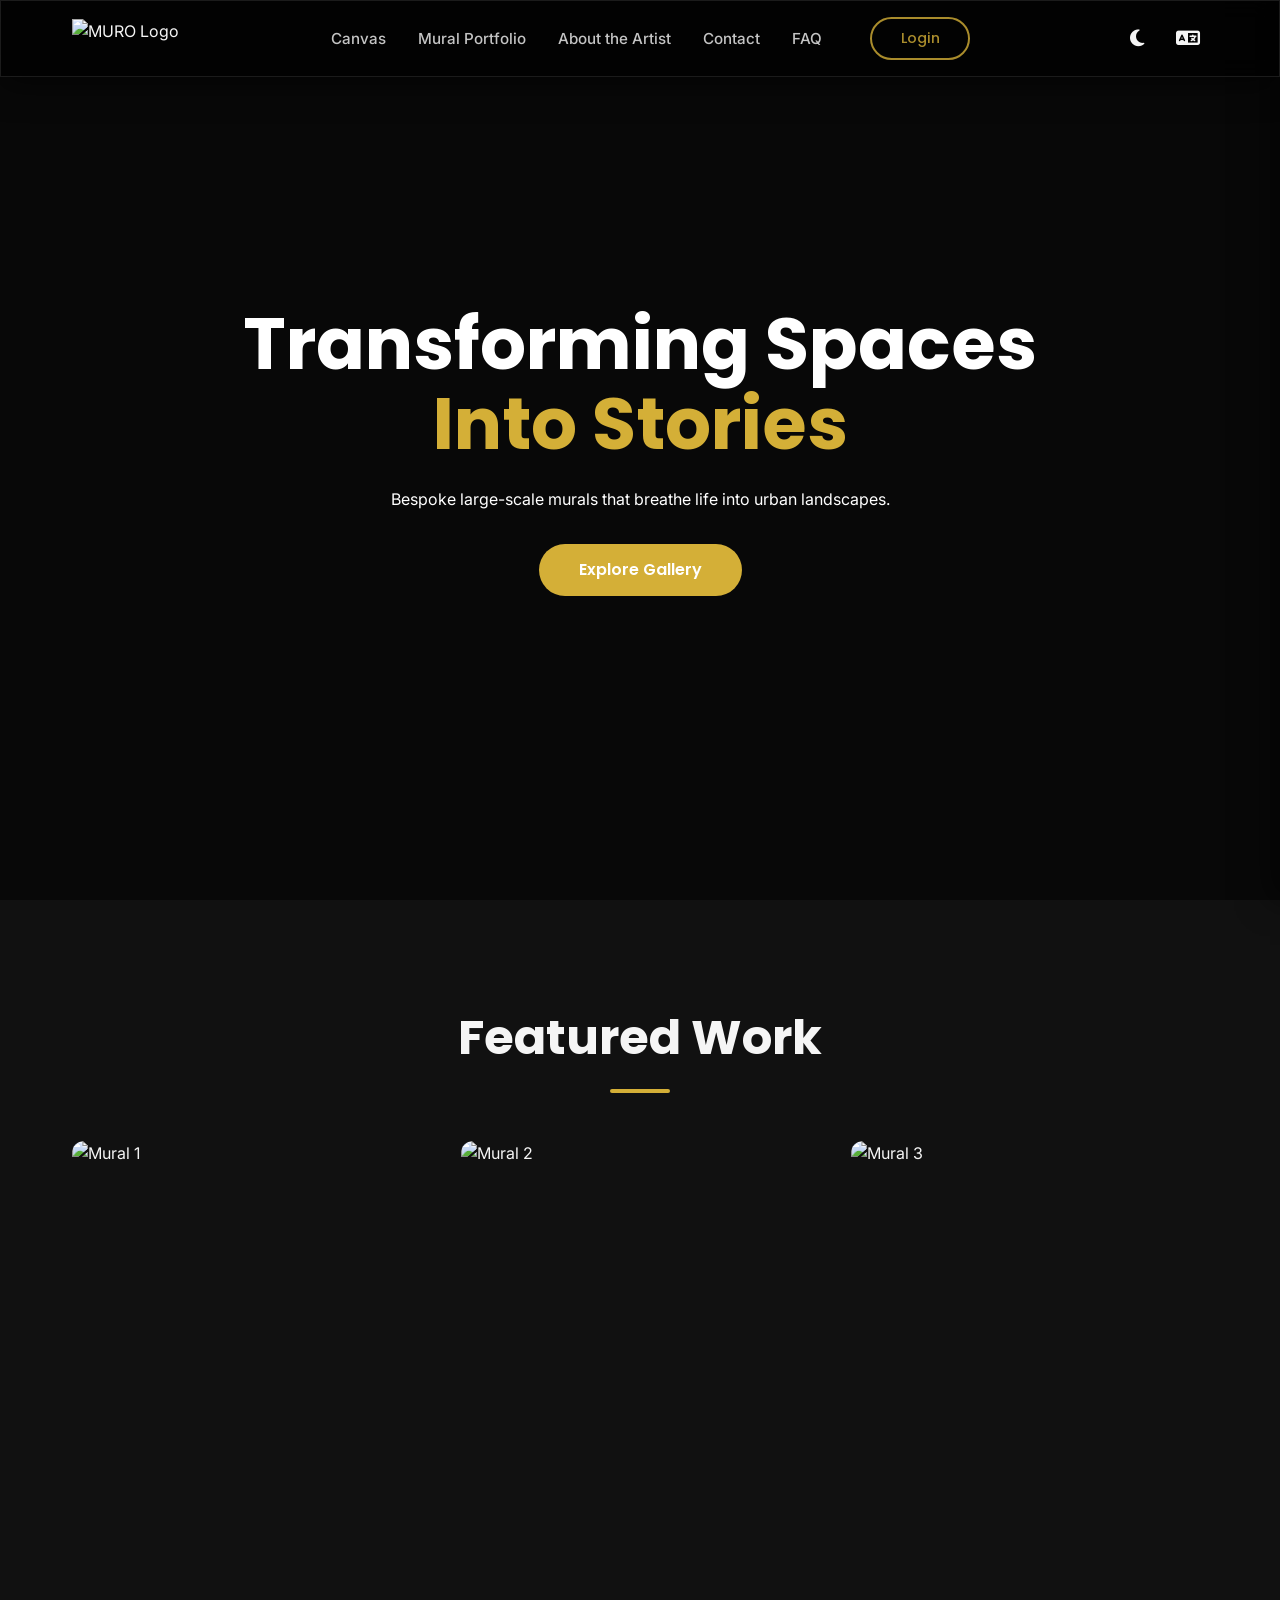
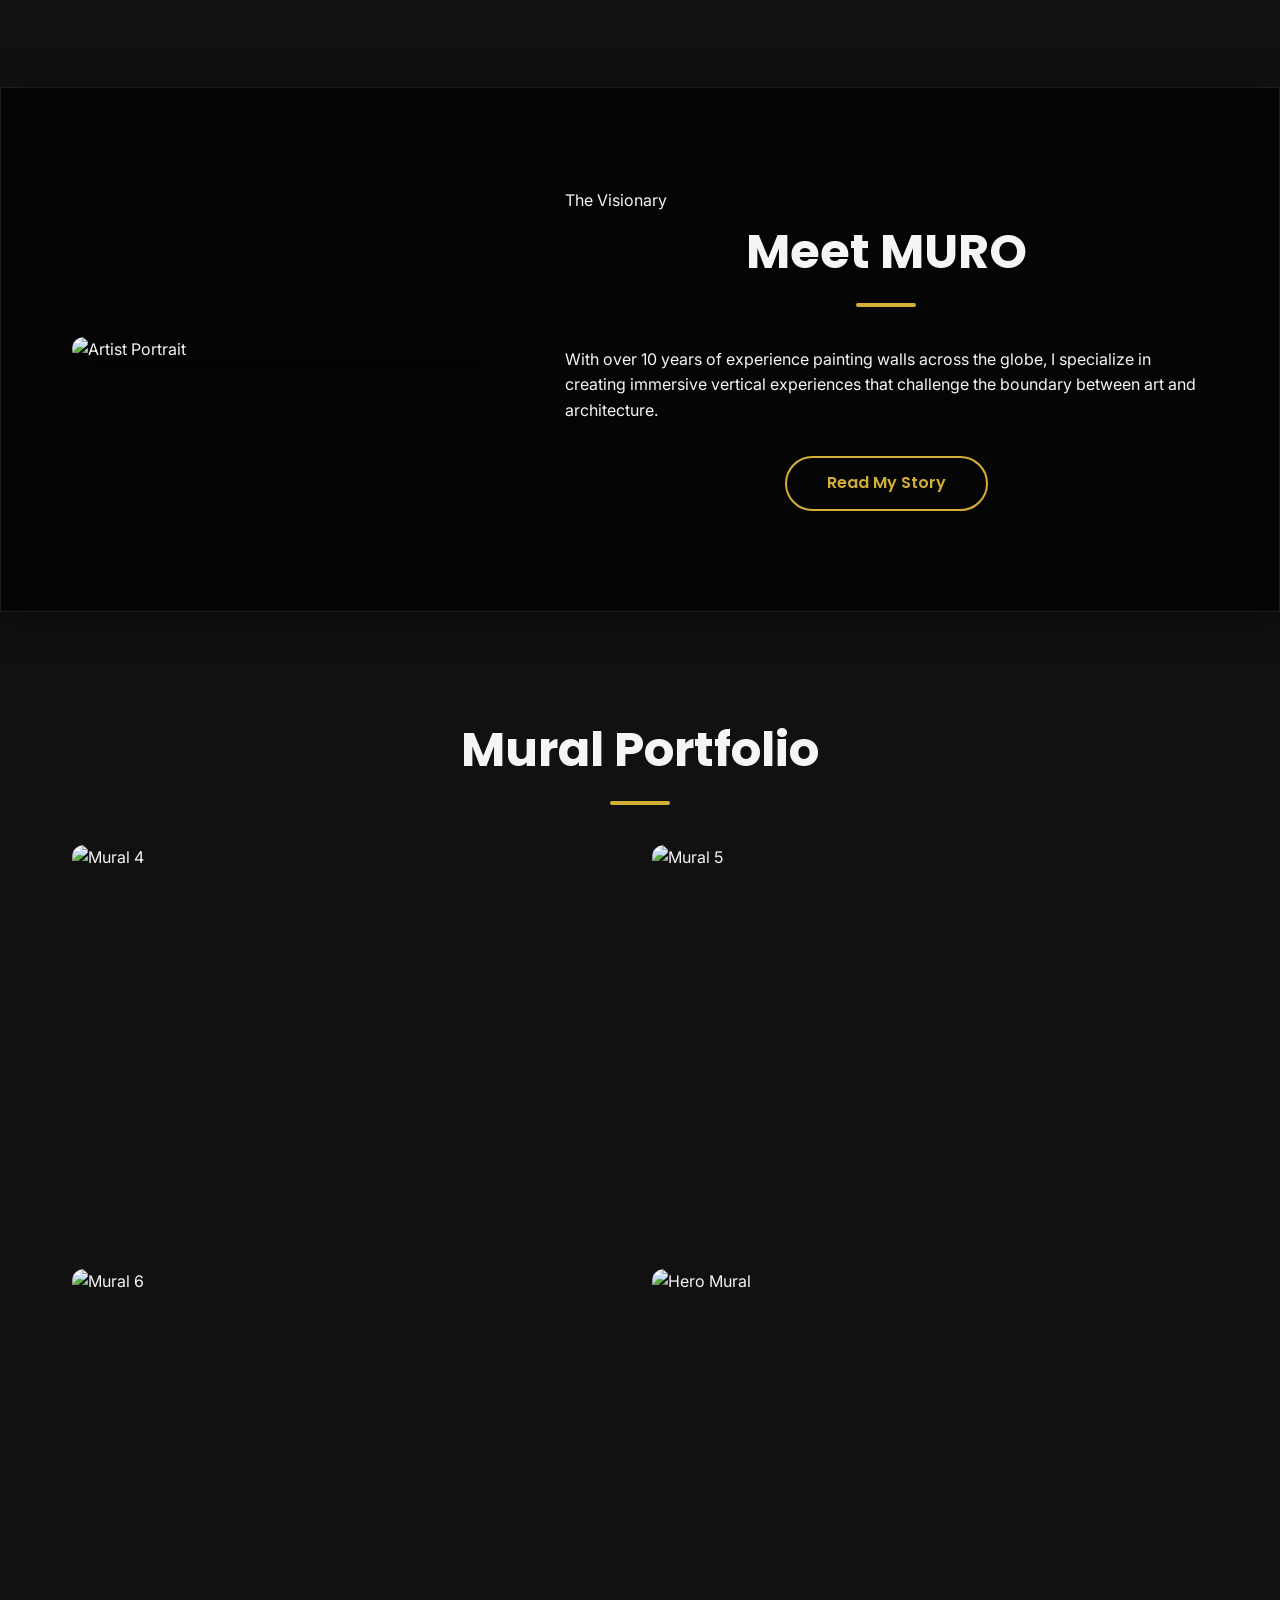
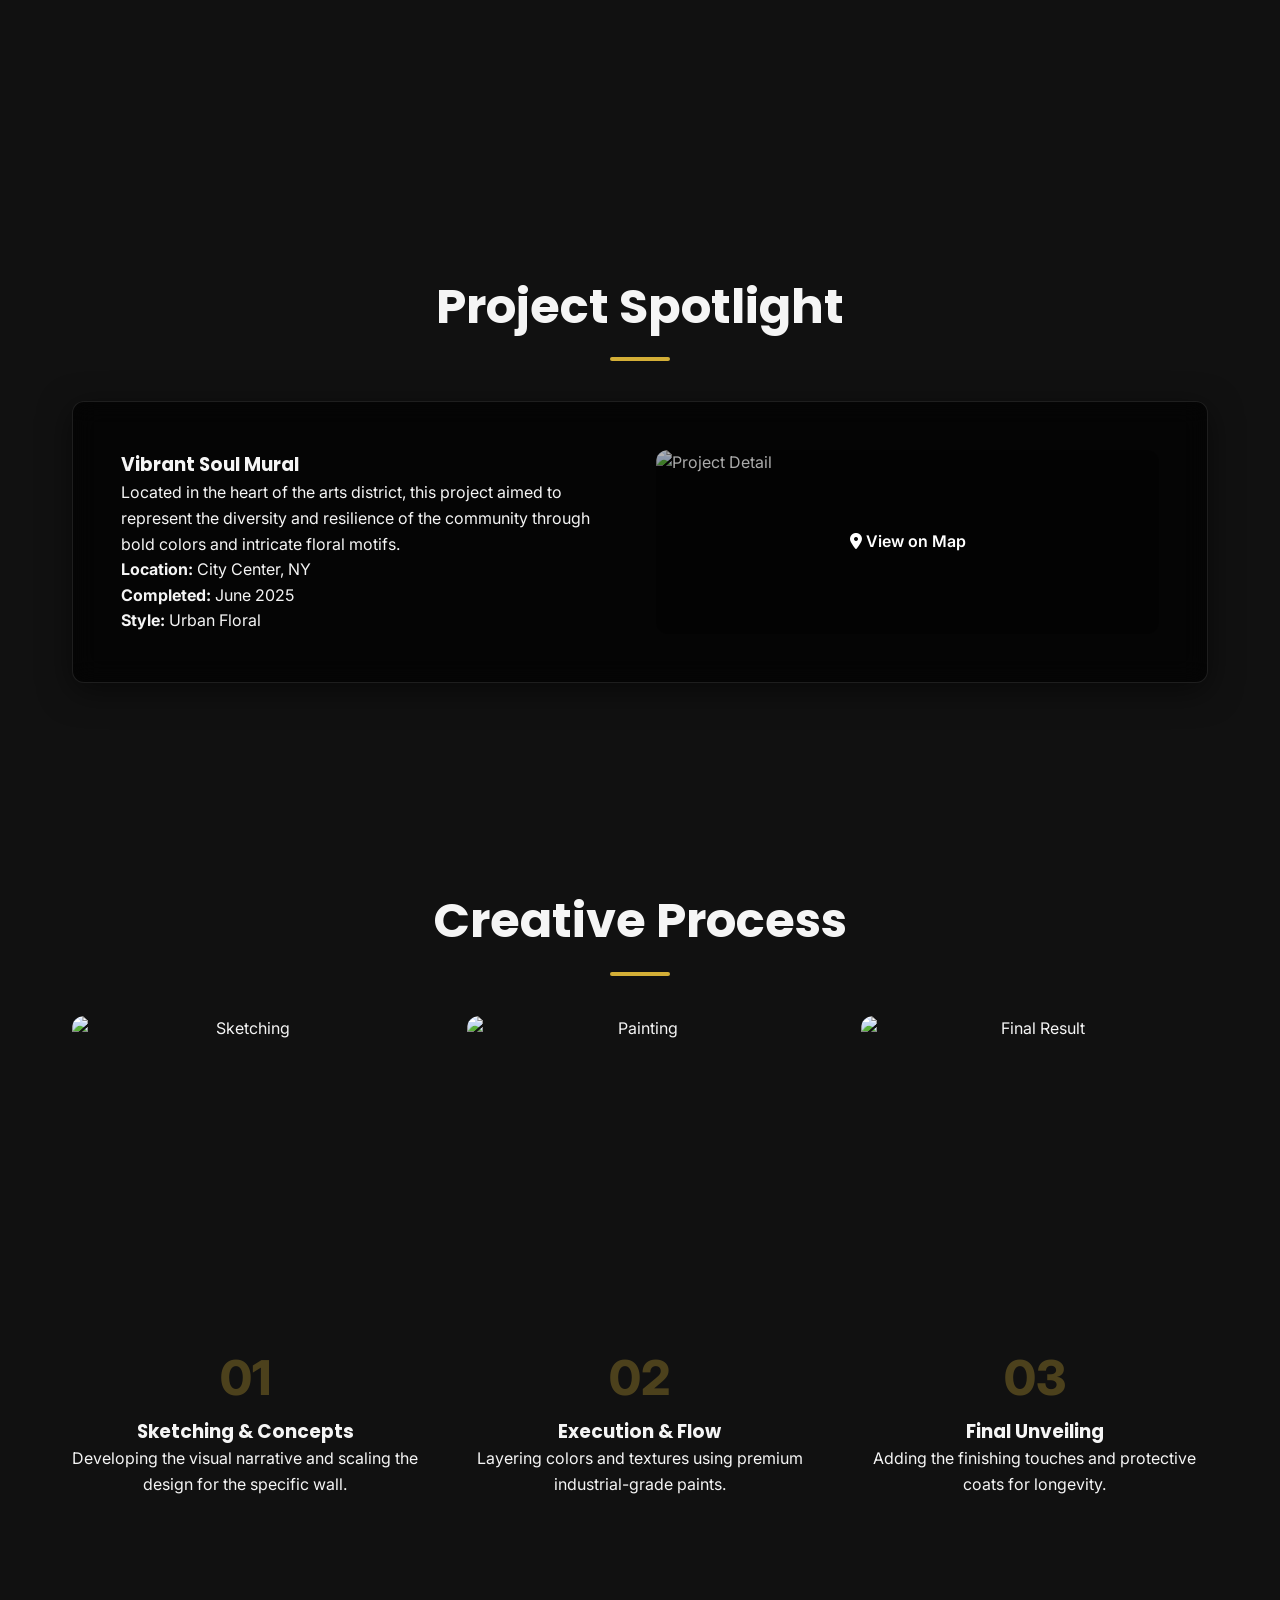
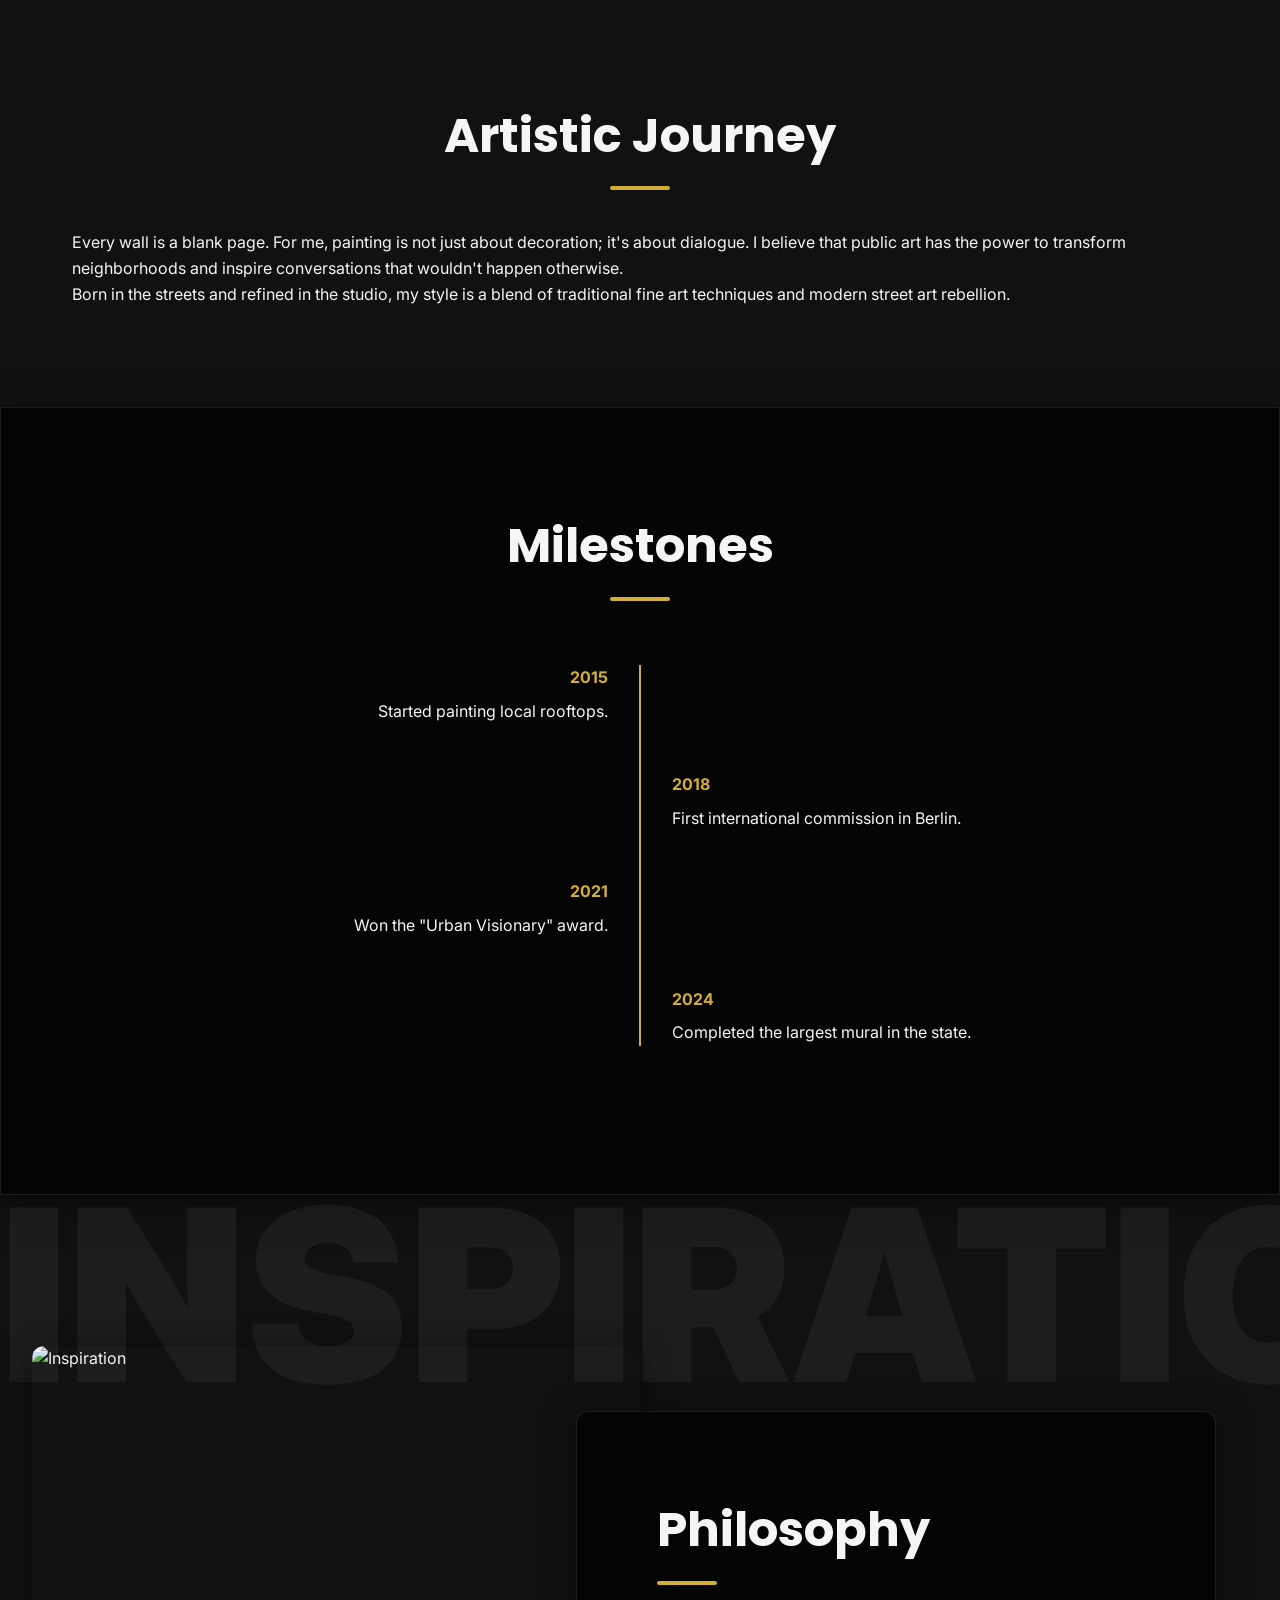
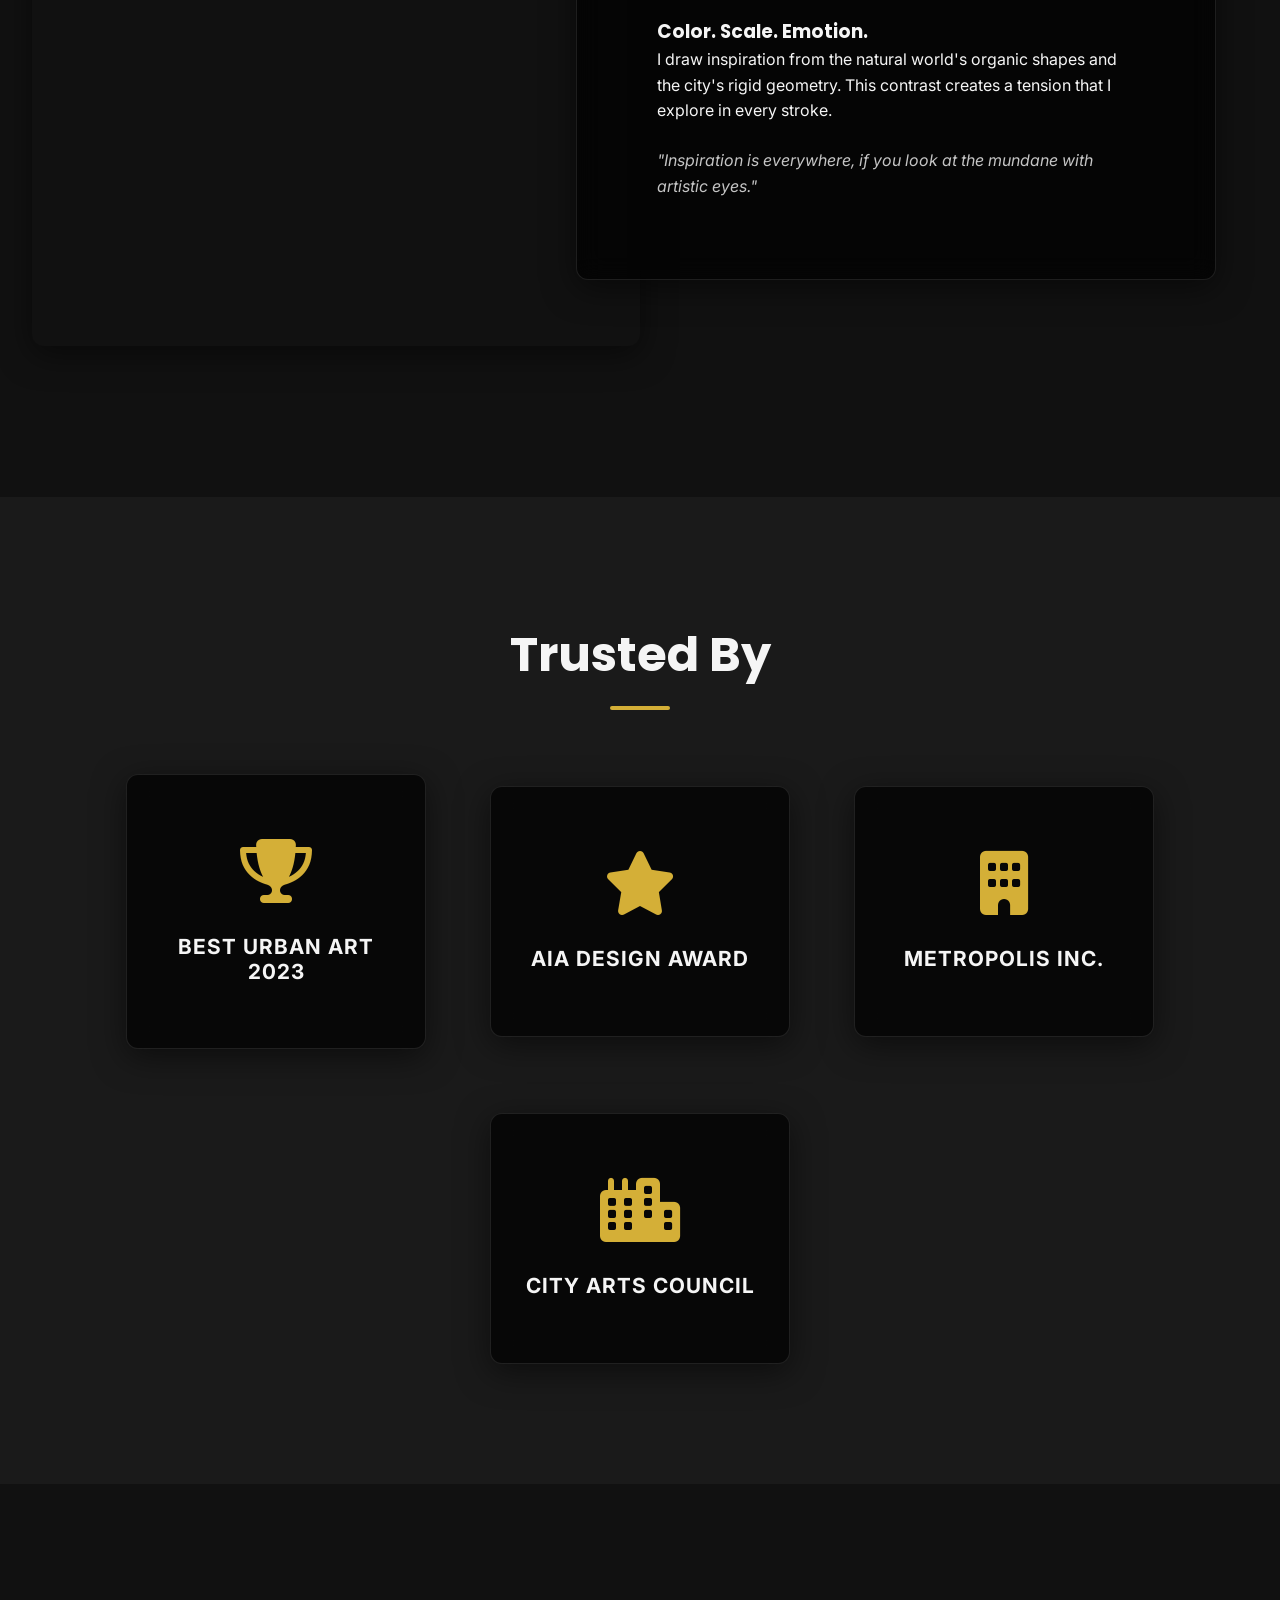
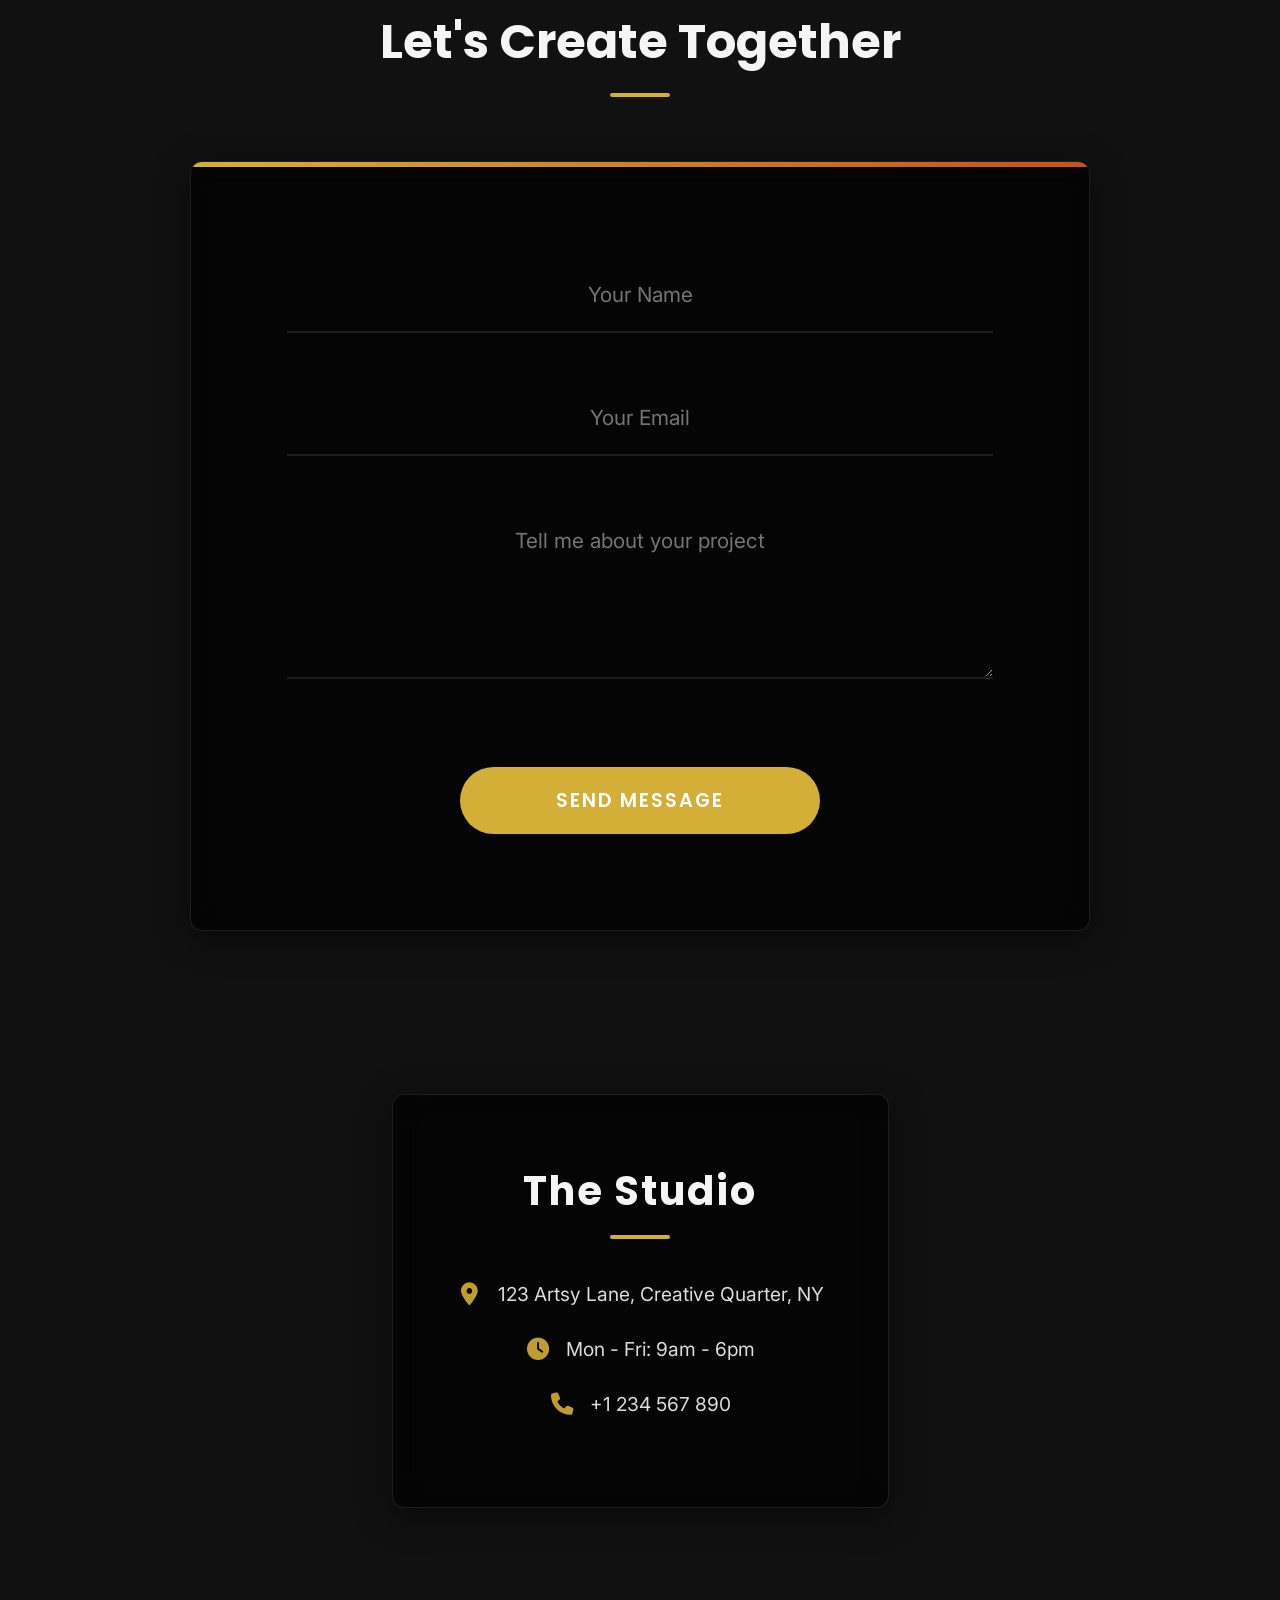
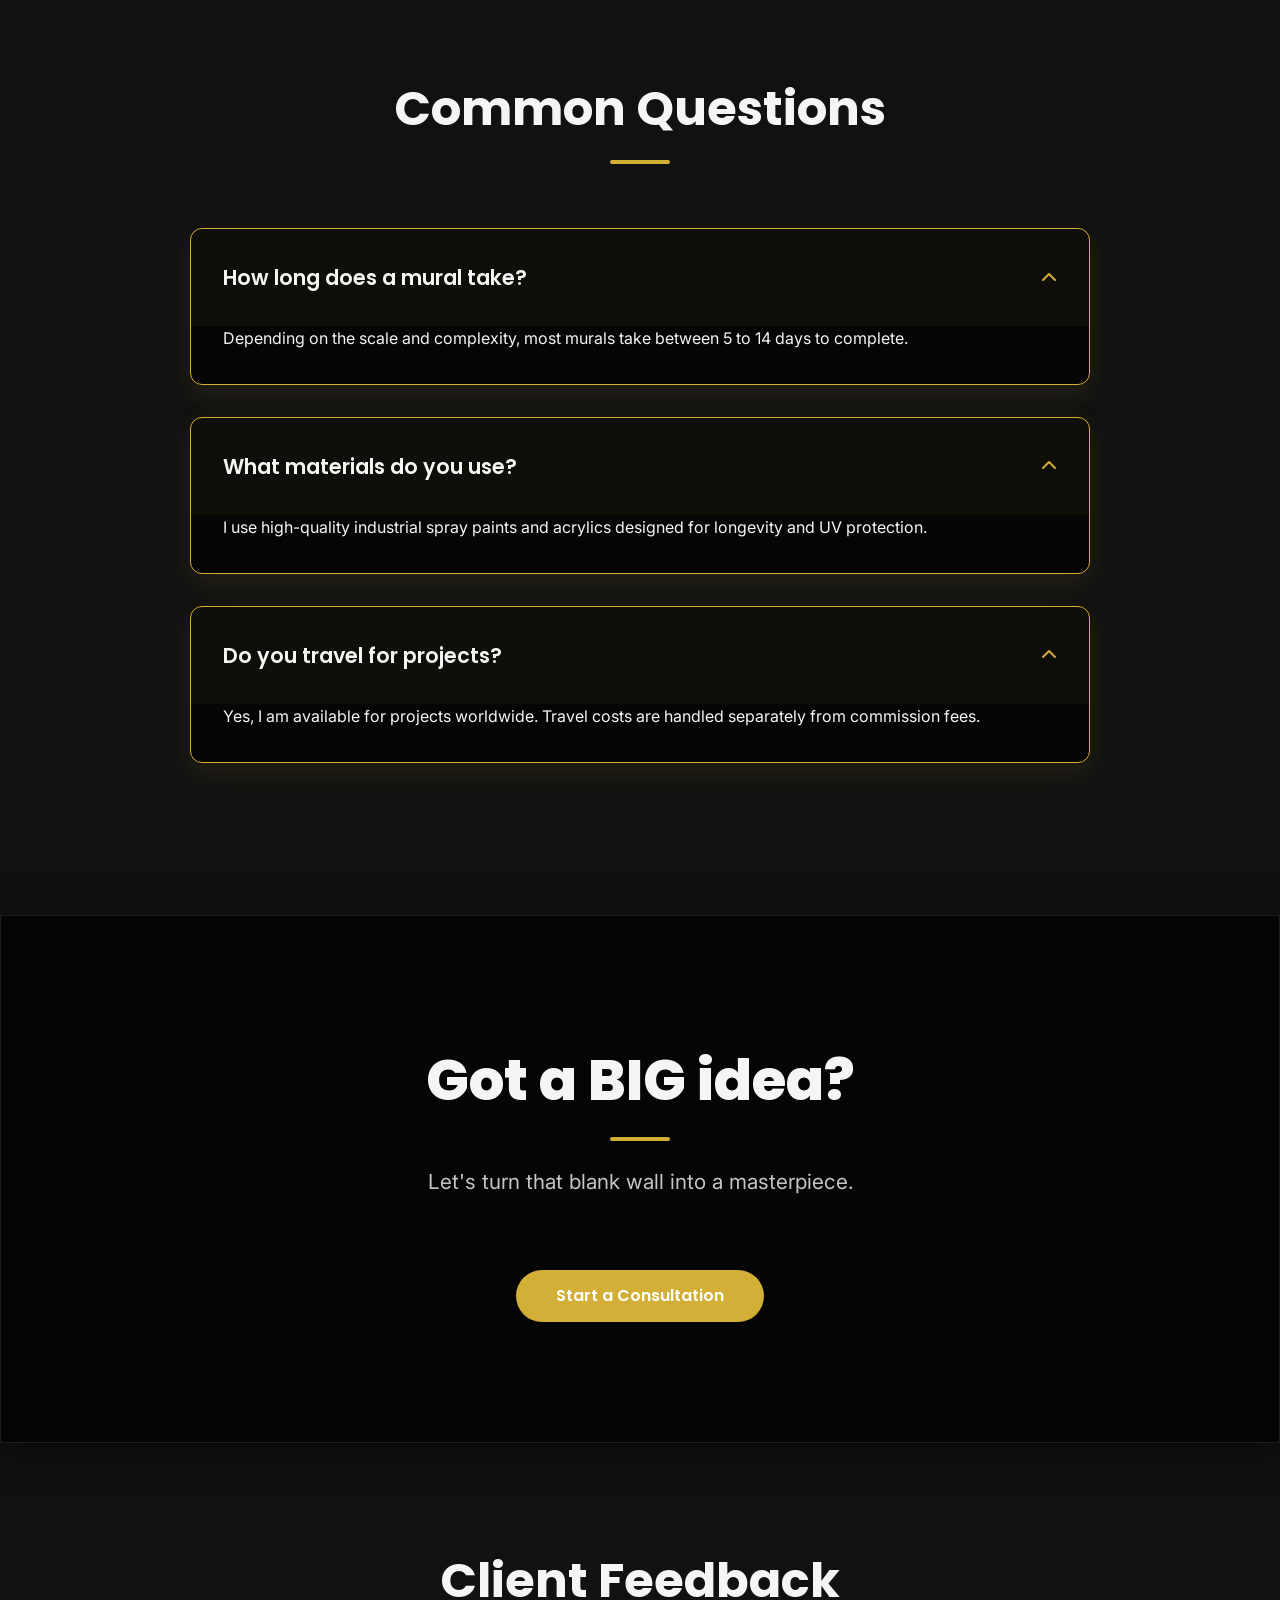
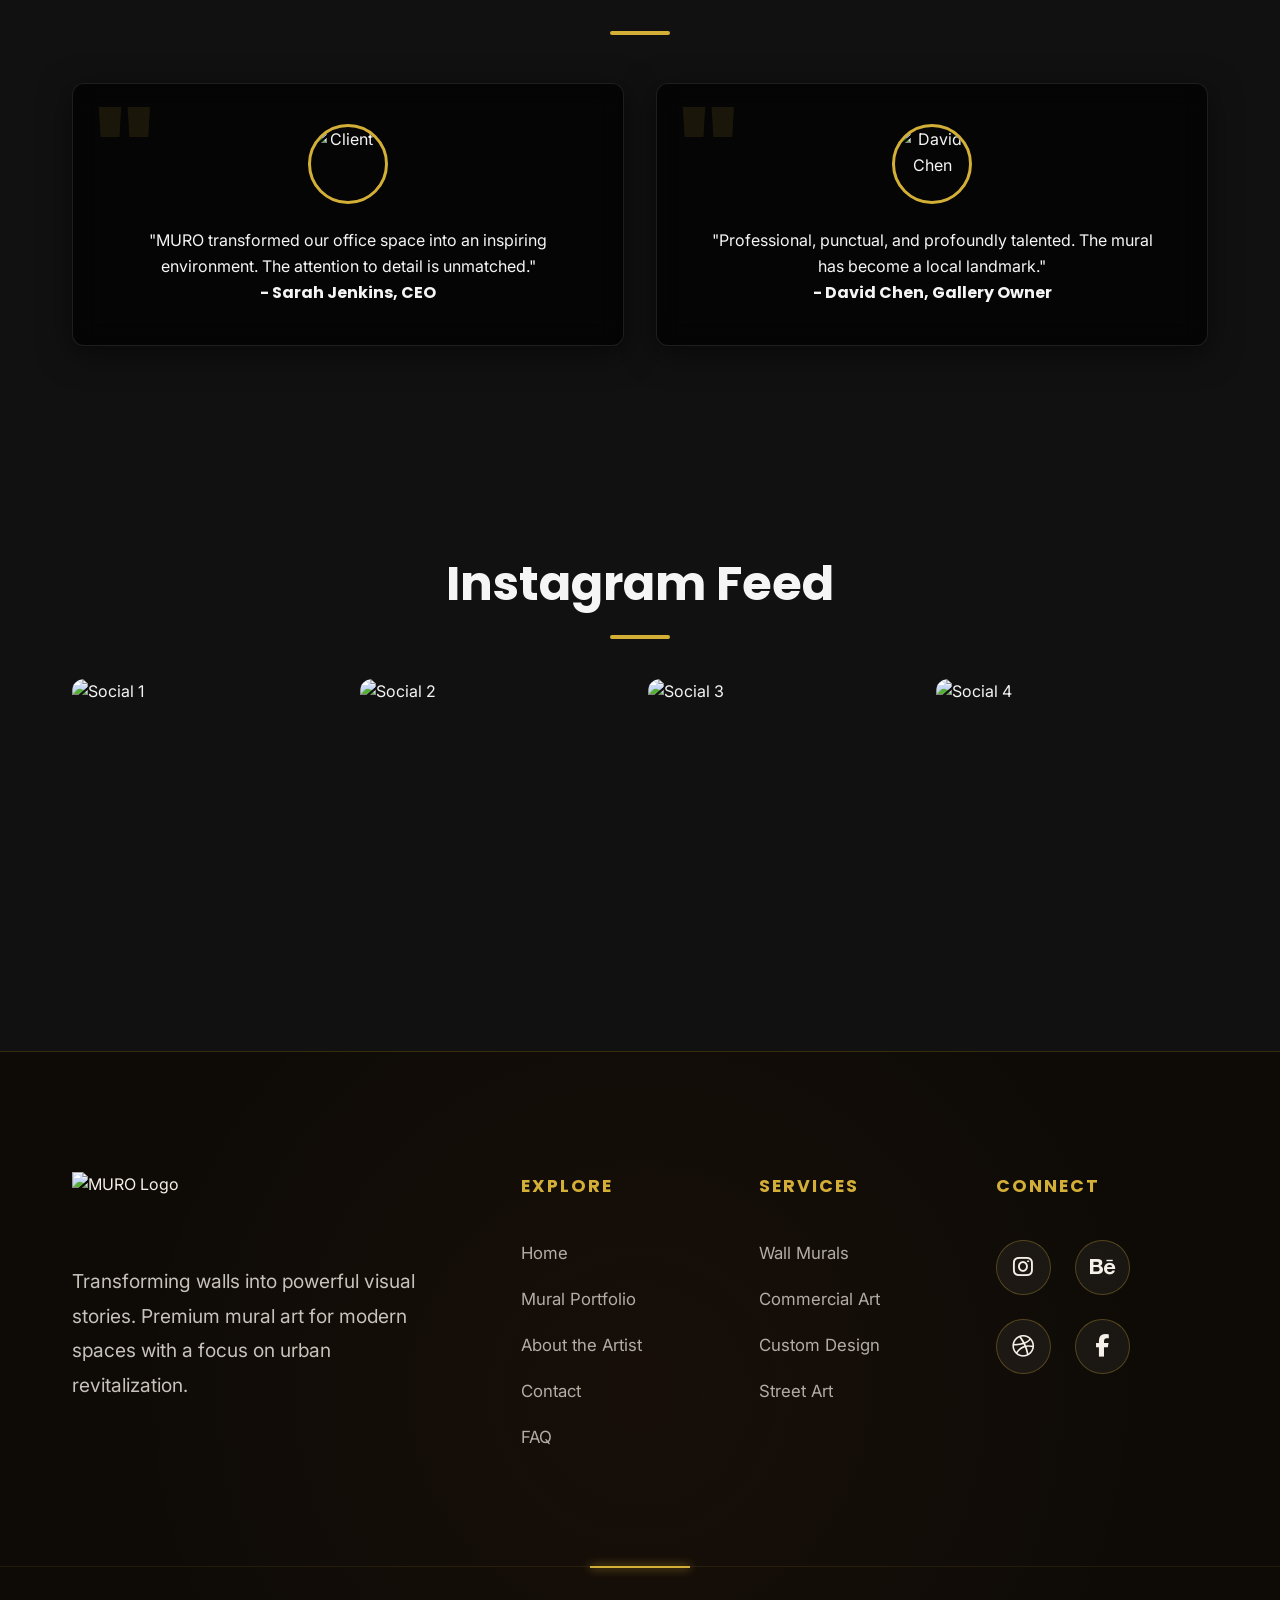
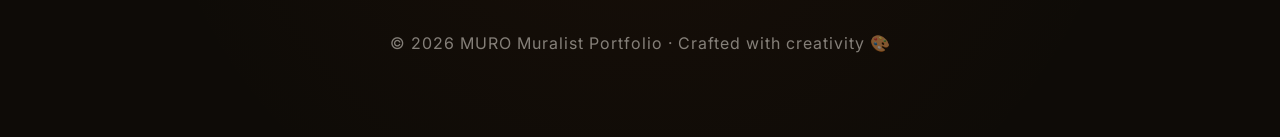
==== index.html @ 1fb58dc8 "Add files via upload" ====
<!DOCTYPE html>
<html lang="en" dir="ltr">
<head>
    <meta charset="UTF-8">
    <meta name="viewport" content="width=device-width, initial-scale=1.0">
    <title>MURO | Freelance Muralist Portfolio</title>
    <link rel="icon" type="image/png" href="assets/images/favicon.png">
    <link rel="stylesheet" href="style.css">
    <!-- Font Awesome for icons -->
    <link rel="stylesheet" href="https://cdnjs.cloudflare.com/ajax/libs/font-awesome/6.4.0/css/all.min.css">
</head>
<body data-theme="dark">
    <!-- Navigation -->
    <nav class="glass">
        <div class="container nav-container">
            <a href="#" class="logo">
                <img src="assets/images/logo.png" alt="MURO Logo">
            </a>
            
            <ul class="nav-links">
                <li><a href="#canvas">Canvas</a></li>
                <li><a href="#portfolio">Mural Portfolio</a></li>
                <li><a href="#about">About the Artist</a></li>
                <li><a href="#contact">Contact</a></li>
                <li><a href="#faq">FAQ</a></li>
                <li><a href="login.html" class="btn btn-outline nav-login-btn">Login</a></li>
            </ul>

            <div class="nav-actions">
                <button id="theme-toggle" class="toggle-btn" title="Toggle Dark/Light Mode">
                    <i class="fas fa-moon"></i>
                </button>
                <button id="rtl-toggle" class="toggle-btn" title="Toggle RTL Support">
                    <i class="fas fa-language"></i>
                </button>
                <div class="hamburger">
                    <span></span>
                    <span></span>
                    <span></span>
                </div>
            </div>
        </div>
    </nav>

    <!-- Mobile Menu -->
    <div class="mobile-menu">
        <a href="#canvas">Canvas</a>
        <a href="#portfolio">Mural Portfolio</a>
        <a href="#about">About the Artist</a>
        <a href="#contact">Contact</a>
        <a href="#faq">FAQ</a>
        <a href="login.html" class="btn btn-primary mobile-login-btn">Login</a>
        
        <div class="mobile-actions">
            <button class="mobile-toggle-btn theme-toggle-mobile" title="Toggle Dark/Light Mode">
                <i class="fas fa-moon"></i>
            </button>
            <button class="mobile-toggle-btn rtl-toggle-mobile" title="Toggle RTL Support">
                <i class="fas fa-language"></i>
            </button>
        </div>
    </div>

    <main>
        <!-- 1. Fullscreen Hero Section -->
        <section id="canvas" class="hero-section">
            <div class="hero-overlay"></div>
            <div class="hero-content reveal">
                <h1>Transforming Spaces <br><span>Into Stories</span></h1>
                <p>Bespoke large-scale murals that breathe life into urban landscapes.</p>
                <div class="centered-btn">
                    <a href="#portfolio" class="btn btn-primary">Explore Gallery</a>
                </div>
            </div>
        </section>

        <!-- 2. Featured Murals Preview -->
        <section class="section featured-preview">
            <div class="container">
                <h2 class="reveal">Featured Work</h2>
                <div class="featured-grid">
                    <div class="mural-card reveal">
                        <img src="assets/images/mural-1.png" alt="Mural 1">
                        <div class="mural-info">
                            <h3>Rise of the Phoenix</h3>
                            <p>Urban Revitalization</p>
                        </div>
                    </div>
                    <div class="mural-card reveal">
                        <img src="assets/images/mural-2.png" alt="Mural 2">
                        <div class="mural-info">
                            <h3>Jungle Echoes</h3>
                            <p>Architectural Statement</p>
                        </div>
                    </div>
                    <div class="mural-card reveal">
                        <img src="assets/images/mural-3.png" alt="Mural 3">
                        <div class="mural-info">
                            <h3>Geometric Vision</h3>
                            <p>Minimalist Design</p>
                        </div>
                    </div>
                </div>
            </div>
        </section>

        <!-- 3. Artist Highlight Strip -->
        <section class="artist-highlight glass section">
            <div class="container highlight-container">
                <div class="highlight-image reveal">
                    <img src="assets/images/artist.png" alt="Artist Portrait">
                </div>
                <div class="highlight-text reveal">
                    <span>The Visionary</span>
                    <h2>Meet MURO</h2>
                    <p>With over 10 years of experience painting walls across the globe, I specialize in creating immersive vertical experiences that challenge the boundary between art and architecture.</p>
                    <div class="centered-btn">
                        <a href="#about" class="btn btn-outline">Read My Story</a>
                    </div>
                </div>
            </div>
        </section>

        <!-- 4. Portfolio Gallery Grid -->
        <section id="portfolio" class="section gallery-section">
            <div class="container">
                <h2 class="reveal">Mural Portfolio</h2>
                <div class="gallery-grid">
                    <div class="gallery-item reveal"><img src="assets/images/mural-4.png" alt="Mural 4"></div>
                    <div class="gallery-item reveal"><img src="assets/images/mural-5.png" alt="Mural 5"></div>
                    <div class="gallery-item reveal"><img src="assets/images/mural-6.png" alt="Mural 6"></div>
                    <div class="gallery-item reveal"><img src="assets/images/hero.png" alt="Hero Mural"></div>
                </div>
            </div>
        </section>

        <!-- 5. Project Details Section -->
        <section class="section project-details">
            <div class="container">
                <h2 class="reveal">Project Spotlight</h2>
                <div class="detail-card glass reveal">
                    <div class="detail-info">
                        <h3>Vibrant Soul Mural</h3>
                        <p>Located in the heart of the arts district, this project aimed to represent the diversity and resilience of the community through bold colors and intricate floral motifs.</p>
                        <ul class="project-meta">
                            <li><strong>Location:</strong> City Center, NY</li>
                            <li><strong>Completed:</strong> June 2025</li>
                            <li><strong>Style:</strong> Urban Floral</li>
                        </ul>
                    </div>
                    <div class="detail-map">
                        <img src="assets/images/mural-4.png" alt="Project Detail">
                        <div class="map-overlay">
                            <span><i class="fas fa-map-marker-alt"></i> View on Map</span>
                        </div>
                    </div>
                </div>
            </div>
        </section>

        <!-- 6. Creative Process Section -->
        <section class="section process-section">
            <div class="container">
                <h2 class="reveal">Creative Process</h2>
                <div class="process-steps">
                    <div class="step reveal">
                        <img src="assets/images/process-1.png" alt="Sketching">
                        <div class="step-content">
                            <span>01</span>
                            <h3>Sketching & Concepts</h3>
                            <p>Developing the visual narrative and scaling the design for the specific wall.</p>
                        </div>
                    </div>
                    <div class="step reveal">
                        <img src="assets/images/process-2.png" alt="Painting">
                        <div class="step-content">
                            <span>02</span>
                            <h3>Execution & Flow</h3>
                            <p>Layering colors and textures using premium industrial-grade paints.</p>
                        </div>
                    </div>
                    <div class="step reveal">
                        <img src="assets/images/process-3.png" alt="Final Result">
                        <div class="step-content">
                            <span>03</span>
                            <h3>Final Unveiling</h3>
                            <p>Adding the finishing touches and protective coats for longevity.</p>
                        </div>
                    </div>
                </div>
            </div>
        </section>

        <!-- 7. Artist Bio Section -->
        <section id="about" class="section bio-section">
            <div class="container">
                <div class="bio-content reveal">
                    <h2>Artistic Journey</h2>
                    <p>Every wall is a blank page. For me, painting is not just about decoration; it's about dialogue. I believe that public art has the power to transform neighborhoods and inspire conversations that wouldn't happen otherwise.</p>
                    <p>Born in the streets and refined in the studio, my style is a blend of traditional fine art techniques and modern street art rebellion.</p>
                </div>
            </div>
        </section>

        <!-- 8. Timeline / Journey -->
        <section class="section timeline-section glass">
            <div class="container">
                <h2 class="reveal">Milestones</h2>
                <div class="timeline">
                    <div class="timeline-item reveal">
                        <div class="date">2015</div>
                        <div class="content">Started painting local rooftops.</div>
                    </div>
                    <div class="timeline-item reveal">
                        <div class="date">2018</div>
                        <div class="content">First international commission in Berlin.</div>
                    </div>
                    <div class="timeline-item reveal">
                        <div class="date">2021</div>
                        <div class="content">Won the "Urban Visionary" award.</div>
                    </div>
                    <div class="timeline-item reveal">
                        <div class="date">2024</div>
                        <div class="content">Completed the largest mural in the state.</div>
                    </div>
                </div>
            </div>
        </section>

        <!-- 9. Style & Inspiration -->
        <section class="section style-section">
            <div class="style-accent-text">INSPIRATION</div>
            <div class="style-container container">
                <div class="style-visual reveal">
                    <img src="assets/images/mural-6.png" alt="Inspiration">
                </div>
                <div class="inspiration-card glass reveal">
                    <h2>Philosophy</h2>
                    <h3>Color. Scale. Emotion.</h3>
                    <p>I draw inspiration from the natural world's organic shapes and the city's rigid geometry. This contrast creates a tension that I explore in every stroke.</p>
                    <p class="inspiration-quote">"Inspiration is everywhere, if you look at the mundane with artistic eyes."</p>
                </div>
            </div>
        </section>

        <!-- 10. Awards / Recognition / Clients -->
        <section class="section awards-section">
            <div class="container">
                <h2 class="reveal">Trusted By</h2>
                <div class="awards-grid">
                    <div class="award-card glass reveal">
                        <i class="fas fa-trophy"></i>
                        <span>Best Urban Art 2023</span>
                    </div>
                    <div class="award-card glass reveal">
                        <i class="fas fa-star"></i>
                        <span>AIA Design Award</span>
                    </div>
                    <div class="award-card glass reveal">
                        <i class="fas fa-building"></i>
                        <span>Metropolis Inc.</span>
                    </div>
                    <div class="award-card glass reveal">
                        <i class="fas fa-city"></i>
                        <span>City Arts Council</span>
                    </div>
                </div>
            </div>
        </section>

        <!-- 11. Contact Form Section -->
        <section id="contact" class="section contact-section">
            <div class="container">
                <h2 class="reveal">Let's Create Together</h2>
                <div class="contact-card glass reveal">
                    <form id="contact-form">
                        <div class="form-group">
                            <input type="text" placeholder="Your Name" required>
                        </div>
                        <div class="form-group">
                            <input type="email" placeholder="Your Email" required>
                        </div>
                        <div class="form-group">
                            <textarea placeholder="Tell me about your project" rows="5" required></textarea>
                        </div>
                        <div class="centered-btn">
                            <button type="submit" class="btn btn-primary">Send Message</button>
                        </div>
                    </form>
                </div>
            </div>
        </section>

        <!-- 12. Studio / Location Section -->
        <section class="section studio-section">
            <div class="studio-bg"></div>
            <div class="container studio-container reveal">
                <div class="studio-card glass">
                    <h2>The Studio</h2>
                    <p><i class="fas fa-map-marker-alt"></i> 123 Artsy Lane, Creative Quarter, NY</p>
                    <p><i class="fas fa-clock"></i> Mon - Fri: 9am - 6pm</p>
                    <p><i class="fas fa-phone"></i> +1 234 567 890</p>
                </div>
            </div>
        </section>

        <!-- 13. FAQ Accordion Section -->
        <section id="faq" class="section faq-section">
            <div class="container">
                <h2 class="reveal">Common Questions</h2>
                <div class="faq-accordion">
                    <div class="faq-item reveal">
                        <div class="faq-header">
                            <h3>How long does a mural take?</h3>
                            <i class="fas fa-chevron-down"></i>
                        </div>
                        <div class="faq-content">
                            <p>Depending on the scale and complexity, most murals take between 5 to 14 days to complete.</p>
                        </div>
                    </div>
                    <div class="faq-item reveal">
                        <div class="faq-header">
                            <h3>What materials do you use?</h3>
                            <i class="fas fa-chevron-down"></i>
                        </div>
                        <div class="faq-content">
                            <p>I use high-quality industrial spray paints and acrylics designed for longevity and UV protection.</p>
                        </div>
                    </div>
                    <div class="faq-item reveal">
                        <div class="faq-header">
                            <h3>Do you travel for projects?</h3>
                            <i class="fas fa-chevron-down"></i>
                        </div>
                        <div class="faq-content">
                            <p>Yes, I am available for projects worldwide. Travel costs are handled separately from commission fees.</p>
                        </div>
                    </div>
                </div>
            </div>
        </section>

        <!-- 14. CTA Section -->
        <section class="section cta-section glass">
            <div class="container reveal">
                <h2>Got a BIG idea?</h2>
                <p>Let's turn that blank wall into a masterpiece.</p>
                <div class="centered-btn">
                    <a href="#contact" class="btn btn-primary">Start a Consultation</a>
                </div>
            </div>
        </section>

        <!-- Note: Sections 15 & 16 are separate pages (Login/Register) -->

        <!-- 17. Testimonials Section -->
        <section class="section testimonials-section">
            <div class="container">
                <h2 class="reveal">Client Feedback</h2>
                <div class="testimonials-grid">
                    <div class="testimonial-card glass reveal">
                        <div class="client-img"><img src="assets/images/artist.png" alt="Client 1"></div>
                        <p>"MURO transformed our office space into an inspiring environment. The attention to detail is unmatched."</p>
                        <h4>- Sarah Jenkins, CEO</h4>
                    </div>
                    <div class="testimonial-card glass reveal">
                        <div class="client-img"><img src="https://encrypted-tbn0.gstatic.com/images?q=tbn:ANd9GcR3kMEdpKSvGLeCQxmQue0dNkTlLAWmJdv1Og&s" alt="David Chen" class="crop-top"></div>
                        <p>"Professional, punctual, and profoundly talented. The mural has become a local landmark."</p>
                        <h4>- David Chen, Gallery Owner</h4>
                    </div>
                </div>
            </div>
        </section>

        <!-- 18. Social / Media Showcase -->
        <section class="section social-section">
            <div class="container">
                <h2 class="reveal">Instagram Feed</h2>
                <div class="social-grid">
                    <div class="social-item reveal"><img src="assets/images/social-1.png" alt="Social 1"></div>
                    <div class="social-item reveal"><img src="assets/images/social-2.png" alt="Social 2"></div>
                    <div class="social-item reveal"><img src="assets/images/mural-2.png" alt="Social 3"></div>
                    <div class="social-item reveal"><img src="assets/images/mural-5.png" alt="Social 4"></div>
                </div>
            </div>
        </section>
    </main>

    <footer>
        <div class="container footer-grid">
            <div class="footer-brand">
                <a href="index.html" class="logo">
                    <img src="assets/images/logo.png" alt="MURO Logo">
                </a>
                <p>Transforming walls into powerful visual stories. Premium mural art for modern spaces with a focus on urban revitalization.</p>
            </div>
            <div class="footer-links">
                <h4>Explore</h4>
                <ul>
                    <li><a href="#">Home</a></li>
                    <li><a href="#portfolio">Mural Portfolio</a></li>
                    <li><a href="#about">About the Artist</a></li>
                    <li><a href="#contact">Contact</a></li>
                    <li><a href="#faq">FAQ</a></li>
                </ul>
            </div>
            <div class="footer-services">
                <h4>Services</h4>
                <ul>
                    <li>Wall Murals</li>
                    <li>Commercial Art</li>
                    <li>Custom Design</li>
                    <li>Street Art</li>
                </ul>
            </div>
            <div class="footer-social">
                <h4>Connect</h4>
                <div class="social-icons">
                    <a href="#" title="Instagram"><i class="fab fa-instagram"></i></a>
                    <a href="#" title="Behance"><i class="fab fa-behance"></i></a>
                    <a href="#" title="Dribbble"><i class="fab fa-dribbble"></i></a>
                    <a href="#" title="Facebook"><i class="fab fa-facebook-f"></i></a>
                </div>
            </div>
        </div>
        <div class="footer-bottom">
            <p>&copy; 2026 MURO Muralist Portfolio · Crafted with creativity 🎨</p>
        </div>
    </footer>

    <script src="script.js"></script>
</body>
</html>
---- style.css ----
@import url('https://fonts.googleapis.com/css2?family=Poppins:wght@300;400;600;700&family=Inter:wght@300;400;500;600&display=swap');

:root {
    --primary-bg: #f5f5f5;
    --primary-text: #111111;
    --secondary-bg: #ffffff;
    --secondary-text: #444444;
    --accent-color: #d4af37; /* Gold */
    --accent-hover: #b8860b;
    --glass-bg: rgba(255, 255, 255, 0.7);
    --glass-border: rgba(255, 255, 255, 0.3);
    --shadow: 0 8px 32px 0 rgba(31, 38, 135, 0.1);
    --transition: all 0.3s cubic-bezier(0.4, 0, 0.2, 1);
    --container-width: 1200px;
    --border-radius: 12px;
}

[data-theme="dark"] {
    --primary-bg: #111111;
    --primary-text: #f5f5f5;
    --secondary-bg: #1a1a1a;
    --secondary-text: #cccccc;
    --glass-bg: rgba(0, 0, 0, 0.7);
    --glass-border: rgba(255, 255, 255, 0.1);
    --shadow: 0 8px 32px 0 rgba(0, 0, 0, 0.5);
}

[dir="rtl"] {
    text-align: right;
}

* {
    margin: 0;
    padding: 0;
    box-sizing: border-box;
}

html {
    scroll-behavior: smooth;
}

body {
    font-family: 'Inter', sans-serif;
    background-color: var(--primary-bg);
    color: var(--primary-text);
    line-height: 1.6;
    overflow-x: hidden;
    transition: background-color 0.3s, color 0.3s;
}

h1, h2, h3, h4, .font-heading {
    font-family: 'Poppins', sans-serif;
    font-weight: 700;
}

h1 {
    font-size: clamp(2.5rem, 8vw, 4.5rem);
    text-align: center;
    margin-bottom: 1.5rem;
    line-height: 1.1;
}

h2 {
    font-size: clamp(2rem, 5vw, 3rem);
    text-align: center;
    margin-bottom: 2.5rem;
    position: relative;
    padding-bottom: 1rem;
}

h2::after {
    content: '';
    position: absolute;
    bottom: 0;
    left: 50%;
    transform: translateX(-50%);
    width: 60px;
    height: 4px;
    background: var(--accent-color);
    border-radius: 2px;
}

a {
    text-decoration: none;
    color: inherit;
    transition: var(--transition);
}

ul {
    list-style: none;
}

img {
    max-width: 100%;
    height: auto;
    display: block;
}

.container {
    max-width: var(--container-width);
    margin: 0 auto;
    padding: 0 2rem;
}

.section {
    padding: 100px 0;
}

/* Glassmorphism */
.glass {
    background: var(--glass-bg);
    -webkit-backdrop-filter: blur(12px);
    backdrop-filter: blur(12px);
    border: 1px solid var(--glass-border);
    box-shadow: var(--shadow);
}

/* Buttons */
.btn {
    display: inline-flex;
    align-items: center;
    justify-content: center;
    padding: 0.8rem 2.5rem;
    border-radius: 50px;
    font-weight: 600;
    cursor: pointer;
    transition: var(--transition);
    border: none;
    font-family: 'Poppins', sans-serif;
    gap: 0.5rem;
}

.btn-primary {
    background-color: var(--accent-color);
    color: #ffffff;
}

.btn-primary:hover {
    background-color: var(--accent-hover);
    transform: translateY(-3px);
    box-shadow: 0 10px 20px rgba(212, 175, 55, 0.3);
}

.btn-outline {
    background-color: transparent;
    border: 2px solid var(--accent-color);
    color: var(--accent-color);
}

.btn-outline:hover {
    background-color: var(--accent-color);
    color: #ffffff;
}

.nav-login-btn {
    padding: 0.5rem 1.8rem !important;
    font-size: 0.9rem !important;
    margin-left: 1rem;
}

.nav-login-btn:hover {
    color: #ffffff !important;
    opacity: 1 !important;
}

.mobile-login-btn {
    width: 80%;
    margin-top: 1rem;
    font-size: 1.2rem !important;
}

.centered-btn {
    display: flex;
    justify-content: center;
    margin-top: 2rem;
}

/* Navbar */
nav {
    position: fixed;
    top: 0;
    width: 100%;
    z-index: 1000;
    padding: 1rem 0;
    transition: var(--transition);
}

nav.scrolled {
    padding: 0.7rem 0;
}

.nav-container {
    display: flex;
    justify-content: space-between;
    align-items: center;
}

.logo img {
    height: 40px;
}

.nav-links {
    display: flex;
    gap: 2rem;
    align-items: center;
}

.nav-links a {
    font-weight: 500;
    font-size: 0.95rem;
    opacity: 0.8;
}

.nav-links a:hover {
    opacity: 1;
    color: var(--accent-color);
}

.nav-actions {
    display: flex;
    gap: 1rem;
    align-items: center;
}

.toggle-btn {
    background: none;
    border: none;
    cursor: pointer;
    font-size: 1.2rem;
    color: var(--primary-text);
    padding: 0.5rem;
    border-radius: 50%;
    transition: var(--transition);
}

.toggle-btn:hover {
    background: var(--glass-border);
}

.hamburger {
    display: none;
    cursor: pointer;
    flex-direction: column;
    gap: 6px;
    z-index: 1001;
    padding: 10px;
    border-radius: 8px;
    transition: var(--transition);
}

.hamburger:hover {
    background: var(--glass-border);
}

.hamburger span {
    width: 28px;
    height: 3px;
    background: var(--primary-text);
    border-radius: 2px;
    transition: var(--transition);
}

.hamburger.active span:nth-child(1) {
    transform: translateY(9px) rotate(45deg);
}

.hamburger.active span:nth-child(2) {
    opacity: 0;
}

.hamburger.active span:nth-child(3) {
    transform: translateY(-9px) rotate(-45deg);
}

/* Mobile Menu */
.mobile-menu {
    position: fixed;
    top: 0;
    right: -100%;
    width: 100%;
    height: 100vh;
    background: var(--primary-bg);
    z-index: 999;
    padding: 80px 2rem 40px;
    display: flex;
    flex-direction: column;
    align-items: center;
    gap: 1.2rem;
    transition: 0.5s cubic-bezier(0.77, 0, 0.175, 1);
    box-shadow: -10px 0 30px rgba(0, 0, 0, 0.5);
    overflow-y: auto;
}

.mobile-menu.active {
    right: 0;
}

.mobile-menu a {
    font-size: 1.5rem;
    font-weight: 700;
    color: var(--primary-text);
    text-decoration: none;
    transition: var(--transition);
    opacity: 0;
    transform: translateX(50px);
}

.mobile-menu.active a {
    opacity: 1;
    transform: translateX(0);
}

/* Staggered animation for links */
.mobile-menu.active a:nth-child(1) { transition-delay: 0.1s; }
.mobile-menu.active a:nth-child(2) { transition-delay: 0.2s; }
.mobile-menu.active a:nth-child(3) { transition-delay: 0.3s; }
.mobile-menu.active a:nth-child(4) { transition-delay: 0.4s; }
.mobile-menu.active a:nth-child(5) { transition-delay: 0.5s; }
.mobile-menu.active a:nth-child(6) { transition-delay: 0.6s; }
.mobile-menu.active a:nth-child(7) { transition-delay: 0.7s; }
.mobile-menu.active .mobile-actions { transition-delay: 0.8s; opacity: 1; transform: translateY(0); }

/* Animations */
.reveal {
    opacity: 0;
    transform: translateY(30px);
    transition: opacity 0.8s ease-out, transform 0.8s ease-out;
}

.reveal.active {
    opacity: 1;
    transform: translateY(0);
}

/* Hero Section */
.hero-section {
    height: 100vh;
    display: flex;
    align-items: center;
    justify-content: center;
    text-align: center;
    background-image: url('assets/images/hero.png');
    background-size: cover;
    background-position: center;
    position: relative;
    color: #ffffff;
}

.hero-overlay {
    position: absolute;
    top: 0;
    left: 0;
    width: 100%;
    height: 100%;
    background: rgba(0, 0, 0, 0.5);
}

.hero-content {
    position: relative;
    z-index: 10;
    max-width: 800px;
}

.hero-section h1 span {
    color: var(--accent-color);
}

/* Featured Grid */
.featured-grid {
    display: grid;
    grid-template-columns: repeat(auto-fit, minmax(300px, 1fr));
    gap: 2rem;
    margin-top: 3rem;
}

.mural-card {
    position: relative;
    overflow: hidden;
    border-radius: var(--border-radius);
    aspect-ratio: 4/5;
}

.mural-card img {
    width: 100%;
    height: 100%;
    object-fit: cover;
    transition: var(--transition);
}

.mural-info {
    position: absolute;
    bottom: -100%;
    left: 0;
    width: 100%;
    padding: 2rem;
    background: linear-gradient(transparent, rgba(0,0,0,0.8));
    color: #ffffff;
    transition: var(--transition);
}

.mural-card:hover img {
    transform: scale(1.1);
}

.mural-card:hover .mural-info {
    bottom: 0;
}

/* Artist Highlight */
.highlight-container {
    display: grid;
    grid-template-columns: 1fr 1.5fr;
    gap: 4rem;
    align-items: center;
}

.highlight-image img {
    border-radius: var(--border-radius);
    box-shadow: var(--shadow);
}

/* Style & Inspiration Redesign */
.style-section {
    position: relative;
    overflow: hidden;
    padding: 151px 0;
}

.style-container {
    display: grid;
    grid-template-columns: 1fr 1fr;
    gap: 0;
    align-items: center;
    position: relative;
    max-width: 1400px;
    margin: 0 auto;
}

.style-visual {
    position: relative;
    z-index: 1;
}

.style-visual img {
    width: 100%;
    height: 600px;
    object-fit: cover;
    border-radius: var(--border-radius);
    box-shadow: var(--shadow);
}

.inspiration-card {
    position: absolute;
    right: 5%;
    width: 50%;
    z-index: 2;
    padding: 5rem;
    border-radius: var(--border-radius);
}

.inspiration-card h2 {
    text-align: left !important;
    margin-bottom: 2rem;
}

.inspiration-card h2::after {
    left: 0;
    transform: none;
}

.style-accent-text {
    position: absolute;
    top: -20px;
    left: 0;
    font-size: 15rem;
    font-weight: 900;
    opacity: 0.05;
    color: var(--primary-text);
    pointer-events: none;
    line-height: 1;
    white-space: nowrap;
}

.inspiration-quote {
    margin-top: 1.5rem;
    opacity: 0.8;
    font-style: italic;
}

@media (max-width: 1024px) {
    .style-container {
        grid-template-columns: 1fr;
    }
    
    .inspiration-card {
        position: relative;
        right: 0;
        width: 100%;
        margin-top: -100px;
        padding: 3rem;
    }
    
    .style-accent-text {
        font-size: 8rem;
    }
}

/* Portfolio Gallery */
.gallery-grid {
    display: grid;
    grid-template-columns: repeat(2, 1fr);
    gap: 1.5rem;
}

.gallery-item {
    overflow: hidden;
    border-radius: var(--border-radius);
}

.gallery-item img {
    width: 100%;
    height: 400px;
    object-fit: cover;
    transition: var(--transition);
}

.gallery-item:hover img {
    transform: scale(1.05);
}

/* Project Details */
.detail-card {
    display: grid;
    grid-template-columns: 1fr 1fr;
    gap: 2rem;
    padding: 3rem;
    border-radius: var(--border-radius);
}

.detail-map {
    position: relative;
    border-radius: var(--border-radius);
    overflow: hidden;
}

.map-overlay {
    position: absolute;
    top: 0;
    left: 0;
    width: 100%;
    height: 100%;
    background: rgba(0,0,0,0.3);
    display: flex;
    align-items: center;
    justify-content: center;
    color: #fff;
    font-weight: 600;
}

/* Process Steps */
.process-steps {
    display: grid;
    grid-template-columns: repeat(auto-fit, minmax(300px, 1fr));
    gap: 3rem;
}

.step {
    text-align: center;
}

.step img {
    width: 100%;
    height: 300px;
    object-fit: cover;
    border-radius: var(--border-radius);
    margin-bottom: 1.5rem;
}

.step-content span {
    font-size: 3rem;
    font-weight: 800;
    color: var(--accent-color);
    opacity: 0.3;
    display: block;
}

/* Timeline */
.timeline {
    position: relative;
    max-width: 800px;
    margin: 4rem auto 0;
}

.timeline::before {
    content: '';
    position: absolute;
    left: 50%;
    width: 2px;
    height: 100%;
    background: var(--accent-color);
    transform: translateX(-50%);
}

.timeline-item {
    margin-bottom: 3rem;
    position: relative;
    width: 50%;
}

.timeline-item:nth-child(even) {
    left: 50%;
    padding-left: 2rem;
}

.timeline-item:nth-child(odd) {
    left: 0;
    padding-right: 2rem;
    text-align: right;
}

.timeline-item .date {
    font-weight: 700;
    color: var(--accent-color);
    margin-bottom: 0.5rem;
}

/* 13. FAQ Accordion Refinement */
.faq-section {
    padding: 120px 0;
    background: var(--primary-bg);
}

.faq-accordion {
    max-width: 900px;
    margin: 4rem auto 0;
}

.faq-item {
    background: var(--glass-bg);
    border: 1px solid var(--glass-border);
    border-radius: var(--border-radius);
    margin-bottom: 2rem;
    overflow: hidden;
    transition: var(--transition);
}

.faq-item:hover {
    border-color: var(--accent-color);
}

.faq-header {
    padding: 2rem;
    display: flex;
    justify-content: space-between;
    align-items: center;
    cursor: pointer;
    transition: var(--transition);
}

.faq-header h3 {
    font-size: 1.3rem;
    font-weight: 600;
    color: var(--primary-text);
}

.faq-header i {
    color: var(--accent-color);
    transition: var(--transition);
}

.faq-content {
    max-height: 0;
    overflow: hidden;
    transition: all 0.4s cubic-bezier(0.4, 0, 0.2, 1);
    padding: 0 2rem;
    opacity: 0;
}

.faq-item.active {
    border-color: var(--accent-color);
    box-shadow: 0 10px 30px rgba(212, 175, 55, 0.1);
}

.faq-item.active .faq-header {
    background: rgba(212, 175, 55, 0.05);
}

.faq-item.active .faq-content {
    max-height: 300px;
    padding: 0 2rem 2rem;
    opacity: 1;
}

.faq-item.active .faq-header i {
    transform: rotate(180deg);
}

/* Studio */
.studio-section {
    height: 500px;
    display: flex;
    align-items: center;
    justify-content: center;
    position: relative;
}

.studio-bg {
    position: absolute;
    top: 0;
    left: 0;
    width: 100%;
    height: 100%;
    background-image: url('assets/images/studio.png');
    background-attachment: fixed;
    background-size: cover;
    z-index: -1;
}

/* Auth Pages (Login/Register) */
.auth-page {
    height: 100vh;
    display: flex;
    align-items: center;
    justify-content: center;
    background: var(--primary-bg);
}

.auth-card {
    width: 100%;
    max-width: 450px;
    padding: 3rem;
    border-radius: var(--border-radius);
    text-align: center;
}

.auth-card .logo {
    display: inline-block;
    margin-bottom: 2.5rem;
}

.auth-card .logo img {
    height: 50px;
}

.auth-card h2 {
    margin-bottom: 2rem;
}

.auth-card .form-group {
    margin-bottom: 1.5rem;
    text-align: left;
}

.auth-card input {
    width: 100%;
    padding: 0.8rem 1.2rem;
    border-radius: 8px;
    border: 1px solid var(--glass-border);
    background: var(--secondary-bg);
    color: var(--primary-text);
    outline: none;
    transition: var(--transition);
}

.auth-card input:focus {
    border-color: var(--accent-color);
}

.auth-card .btn {
    width: 100%;
    margin-top: 1rem;
}

.auth-footer {
    margin-top: 2rem;
    font-size: 0.9rem;
    color: var(--secondary-text);
}

.auth-footer a {
    color: var(--accent-color);
    font-weight: 600;
}

.studio-container {
    max-width: 600px;
    z-index: 2;
}

.studio-card {
    padding: 4rem;
    border-radius: var(--border-radius);
    background: var(--glass-bg);
    border: 1px solid var(--glass-border);
    -webkit-backdrop-filter: blur(15px);
    backdrop-filter: blur(15px);
    text-align: center;
    position: relative;
    overflow: hidden;
}

/* Specific Client Image Positioning */
.crop-top {
    object-position: top !important;
}

.studio-card h2 {
    font-size: 2.5rem;
    margin-bottom: 2.5rem;
    color: var(--primary-text);
    letter-spacing: 2px;
}

.studio-card p {
    font-size: 1.2rem;
    margin-bottom: 1.5rem;
    display: flex;
    align-items: center;
    justify-content: center;
    gap: 1rem;
    opacity: 0.9;
}

.studio-card i {
    color: var(--accent-color);
    font-size: 1.4rem;
    width: 25px;
}

/* Ensure no hover effects on studio card */
.studio-card:hover {
    transform: none !important;
    box-shadow: var(--shadow) !important;
}
/* 10. Awards / Trusted By Section */
.awards-section {
    background: var(--secondary-bg);
    padding: 120px 0;
}

.awards-grid {
    display: flex;
    flex-wrap: wrap;
    justify-content: center;
    align-items: center;
    gap: 4rem;
    margin-top: 4rem;
    width: 100%;
}

.award-card {
    padding: 4rem 2rem;
    text-align: center;
    border-radius: var(--border-radius);
    transition: var(--transition);
    flex: 0 1 300px;
    display: flex;
    flex-direction: column;
    align-items: center;
    justify-content: center;
    background: var(--glass-bg);
    border: 1px solid var(--glass-border);
    box-shadow: var(--shadow);
}

.award-card:hover {
    transform: translateY(-10px);
    border-color: var(--accent-color);
}

.award-card i {
    font-size: 4rem;
    color: var(--accent-color);
    margin-bottom: 2rem;
}

.award-card span {
    font-size: 1.3rem;
    font-weight: 700;
    line-height: 1.2;
    color: var(--primary-text);
    text-transform: uppercase;
    letter-spacing: 1px;
}

/* 11. Contact Form Section */
.contact-section {
    padding: 120px 0;
}

.contact-card {
    padding: 6rem;
    border-radius: var(--border-radius);
    max-width: 900px;
    margin: 4rem auto 0;
    text-align: center;
    background: var(--glass-bg);
    border: 1px solid var(--glass-border);
    box-shadow: var(--shadow);
    position: relative;
    overflow: hidden;
}

.contact-card::before {
    content: '';
    position: absolute;
    top: 0;
    left: 0;
    width: 100%;
    height: 5px;
    background: linear-gradient(to right, var(--accent-color), #C8501A);
}

.contact-card form {
    display: flex;
    flex-direction: column;
    align-items: center;
    width: 100%;
}

.contact-card .form-group {
    width: 100%;
    margin-bottom: 3rem;
}

.contact-card input, 
.contact-card textarea {
    width: 100% !important;
    background: transparent !important;
    border: none !important;
    border-bottom: 2px solid var(--glass-border) !important;
    padding: 1.5rem !important;
    color: var(--primary-text) !important;
    font-size: 1.3rem !important;
    text-align: center !important;
    transition: var(--transition) !important;
    outline: none !important;
    font-family: inherit !important;
}

.contact-card input:focus, 
.contact-card textarea:focus {
    border-bottom-color: var(--accent-color) !important;
    background: rgba(212, 175, 55, 0.05) !important;
}

.contact-card .btn {
    padding: 1.2rem 6rem;
    font-size: 1.2rem;
    text-transform: uppercase;
    letter-spacing: 2px;
}

/* Social Grid */
.social-grid {
    display: grid;
    grid-template-columns: repeat(auto-fit, minmax(200px, 1fr));
    gap: 1rem;
}

.social-item img {
    aspect-ratio: 1/1;
    object-fit: cover;
    border-radius: var(--border-radius);
}

/* Testimonials */
.testimonials-grid {
    display: grid;
    grid-template-columns: repeat(auto-fit, minmax(350px, 1fr));
    gap: 2rem;
    margin-top: 3rem;
}

.testimonial-card {
    padding: 2.5rem;
    text-align: center;
    border-radius: var(--border-radius);
    transition: var(--transition);
    display: flex;
    flex-direction: column;
    align-items: center;
    position: relative;
    overflow: hidden;
}

.testimonial-card::before {
    content: '"';
    position: absolute;
    top: -20px;
    left: 20px;
    font-size: 8rem;
    font-weight: 900;
    color: var(--accent-color);
    opacity: 0.1;
    font-family: 'Poppins', sans-serif;
}

.client-img {
    width: 80px;
    height: 80px;
    border-radius: 50%;
    overflow: hidden;
    margin-bottom: 1.5rem;
    border: 3px solid var(--accent-color);
}

.client-img img {
    width: 100%;
    height: 100%;
    object-fit: cover;
}

/* 18. Premium Footer Redesign */
footer {
    padding: 120px 0 80px;
    background-color: #0e0b07; /* Dark Luxury Background */
    background-image: 
        radial-gradient(circle at 50% 50%, rgba(200, 80, 26, 0.05) 0%, transparent 70%),
        url('https://www.transparenttextures.com/patterns/carbon-fibre.png'); /* Subtle texture */
    border-top: 1px solid rgba(212, 175, 55, 0.2);
    color: #f5f0e8; /* Soft Cream */
    position: relative;
}

.footer-grid {
    display: grid;
    grid-template-columns: 2.5fr 1fr 1fr 1.5fr;
    gap: 6rem;
    margin-bottom: 6rem;
    align-items: start;
}

.footer-brand .logo img {
    height: 60px;
    margin-bottom: 2rem;
}

.footer-brand p {
    font-size: 1.2rem;
    opacity: 0.8;
    line-height: 1.8;
    max-width: 400px;
}

.footer-links h4, 
.footer-services h4, 
.footer-social h4 {
    margin-bottom: 2.5rem;
    font-size: 1.1rem;
    font-weight: 700;
    text-transform: uppercase;
    letter-spacing: 2px;
    color: var(--accent-color);
}

.footer-links ul li, 
.footer-services ul li {
    margin-bottom: 1.2rem;
    font-size: 1.05rem;
    opacity: 0.7;
    transition: var(--transition);
}

.footer-links ul li a:hover, 
.footer-services ul li:hover {
    opacity: 1;
    color: #C8501A; /* Burnt Orange on hover */
    padding-left: 5px;
}

.footer-social .social-icons {
    display: flex;
    gap: 1.5rem;
    justify-content: flex-start;
    flex-wrap: wrap;
}

.footer-social .social-icons a {
    width: 55px;
    height: 55px;
    display: flex;
    align-items: center;
    justify-content: center;
    border-radius: 50%;
    background: rgba(255, 255, 255, 0.05);
    border: 1px solid rgba(212, 175, 55, 0.3);
    font-size: 1.4rem;
    transition: var(--transition);
    color: #f5f0e8;
}

.footer-social .social-icons a:hover {
    background: #C8501A;
    border-color: #C8501A;
    color: #ffffff;
    transform: translateY(-8px) scale(1.1);
    box-shadow: 0 10px 25px rgba(200, 80, 26, 0.4);
}

.footer-bottom {
    text-align: center;
    padding-top: 4rem;
    border-top: 1px solid rgba(212, 175, 55, 0.1);
    position: relative;
}

.footer-bottom::before {
    content: '';
    position: absolute;
    top: -1px;
    left: 50%;
    transform: translateX(-50%);
    width: 100px;
    height: 2px;
    background: var(--accent-color);
    box-shadow: 0 0 10px var(--accent-color);
}

.footer-bottom p {
    opacity: 0.5;
    font-size: 1rem;
    letter-spacing: 1px;
}

/* Responsive Overrides */
@media (max-width: 1024px) {
    .nav-links, .nav-actions .toggle-btn {
        display: none;
    }

    .hamburger {
        display: flex;
    }

    .footer-grid {
        grid-template-columns: repeat(2, 1fr);
    }
}

@media (max-width: 768px) {
    footer {
        padding: 80px 0 40px;
    }
    
    .footer-grid {
        grid-template-columns: 1fr;
        gap: 4rem;
        text-align: center;
    }
    
    .footer-brand p {
        margin: 0 auto;
    }
    
    .footer-social .social-icons {
        justify-content: center;
    }
    
    .timeline::before {
        left: 20px;
    }
    
    .timeline-item {
        width: 100%;
        left: 0 !important;
        padding-left: 40px !important;
        text-align: left !important;
    }
    
    .gallery-grid {
        grid-template-columns: 1fr;
    }

    .mobile-actions {
        display: flex;
        justify-content: center;
        gap: 2rem;
        margin-top: 1rem;
        padding-top: 1rem;
        border-top: 1px solid var(--glass-border);
        width: 100%;
        animation: slideUp 0.5s ease-out;
    }

    .mobile-toggle-btn {
        background: var(--glass-bg);
        border: 1px solid var(--glass-border);
        color: var(--primary-text);
        padding: 1rem;
        border-radius: 50%;
        font-size: 1.5rem;
        cursor: pointer;
        width: 60px;
        height: 60px;
        display: flex;
        align-items: center;
        justify-content: center;
        transition: var(--transition);
    }

    .mobile-toggle-btn:hover {
        border-color: var(--accent-color);
        background: rgba(212, 175, 55, 0.1);
        transform: scale(1.1);
    }

    @keyframes slideUp {
        from { opacity: 0; transform: translateY(20px); }
        to { opacity: 1; transform: translateY(0); }
    }
}

/* 14. CTA Section Polish */
.cta-section {
    text-align: center;
    padding: 120px 0;
}

.cta-section .container {
    display: flex;
    flex-direction: column;
    align-items: center;
}

.cta-section h2 {
    font-size: 3.5rem;
    margin-bottom: 1.5rem;
    font-weight: 800;
}

.cta-section p {
    font-size: 1.3rem;
    opacity: 0.8;
    margin-bottom: 2.5rem;
}
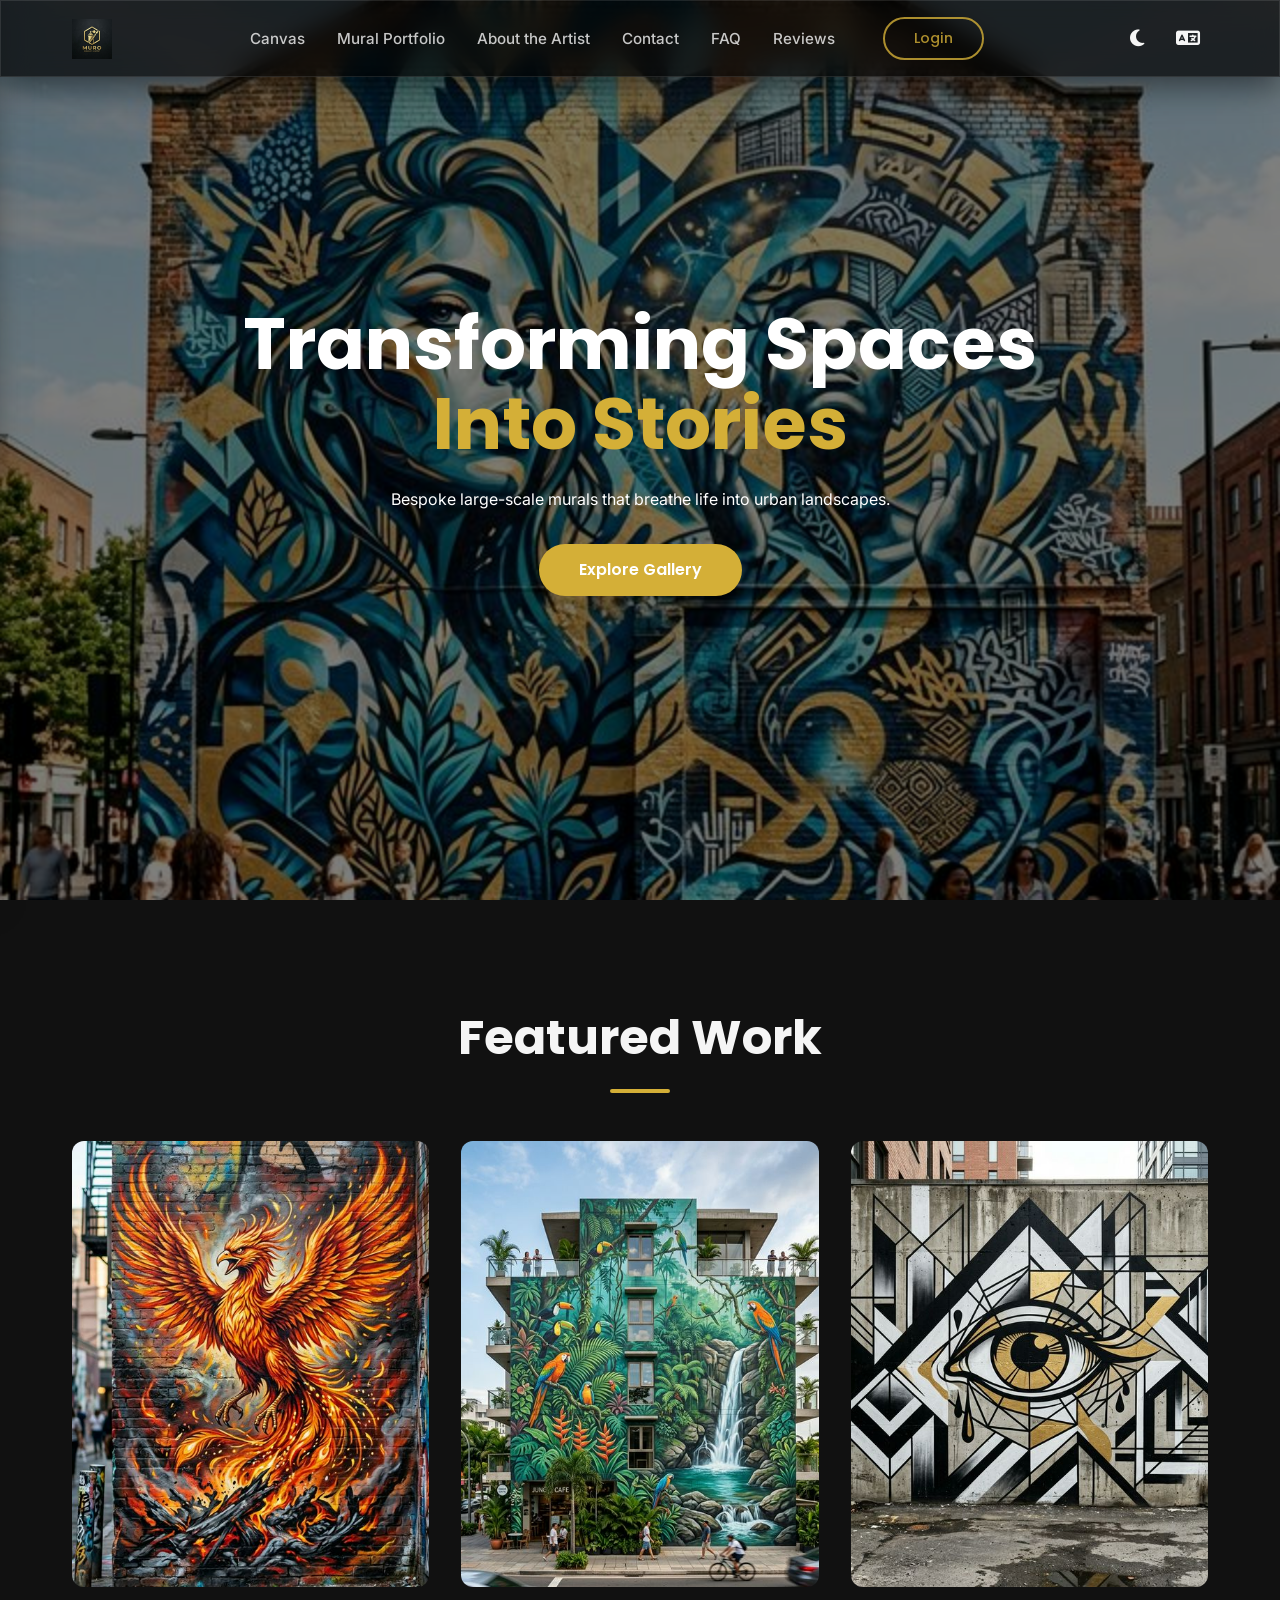
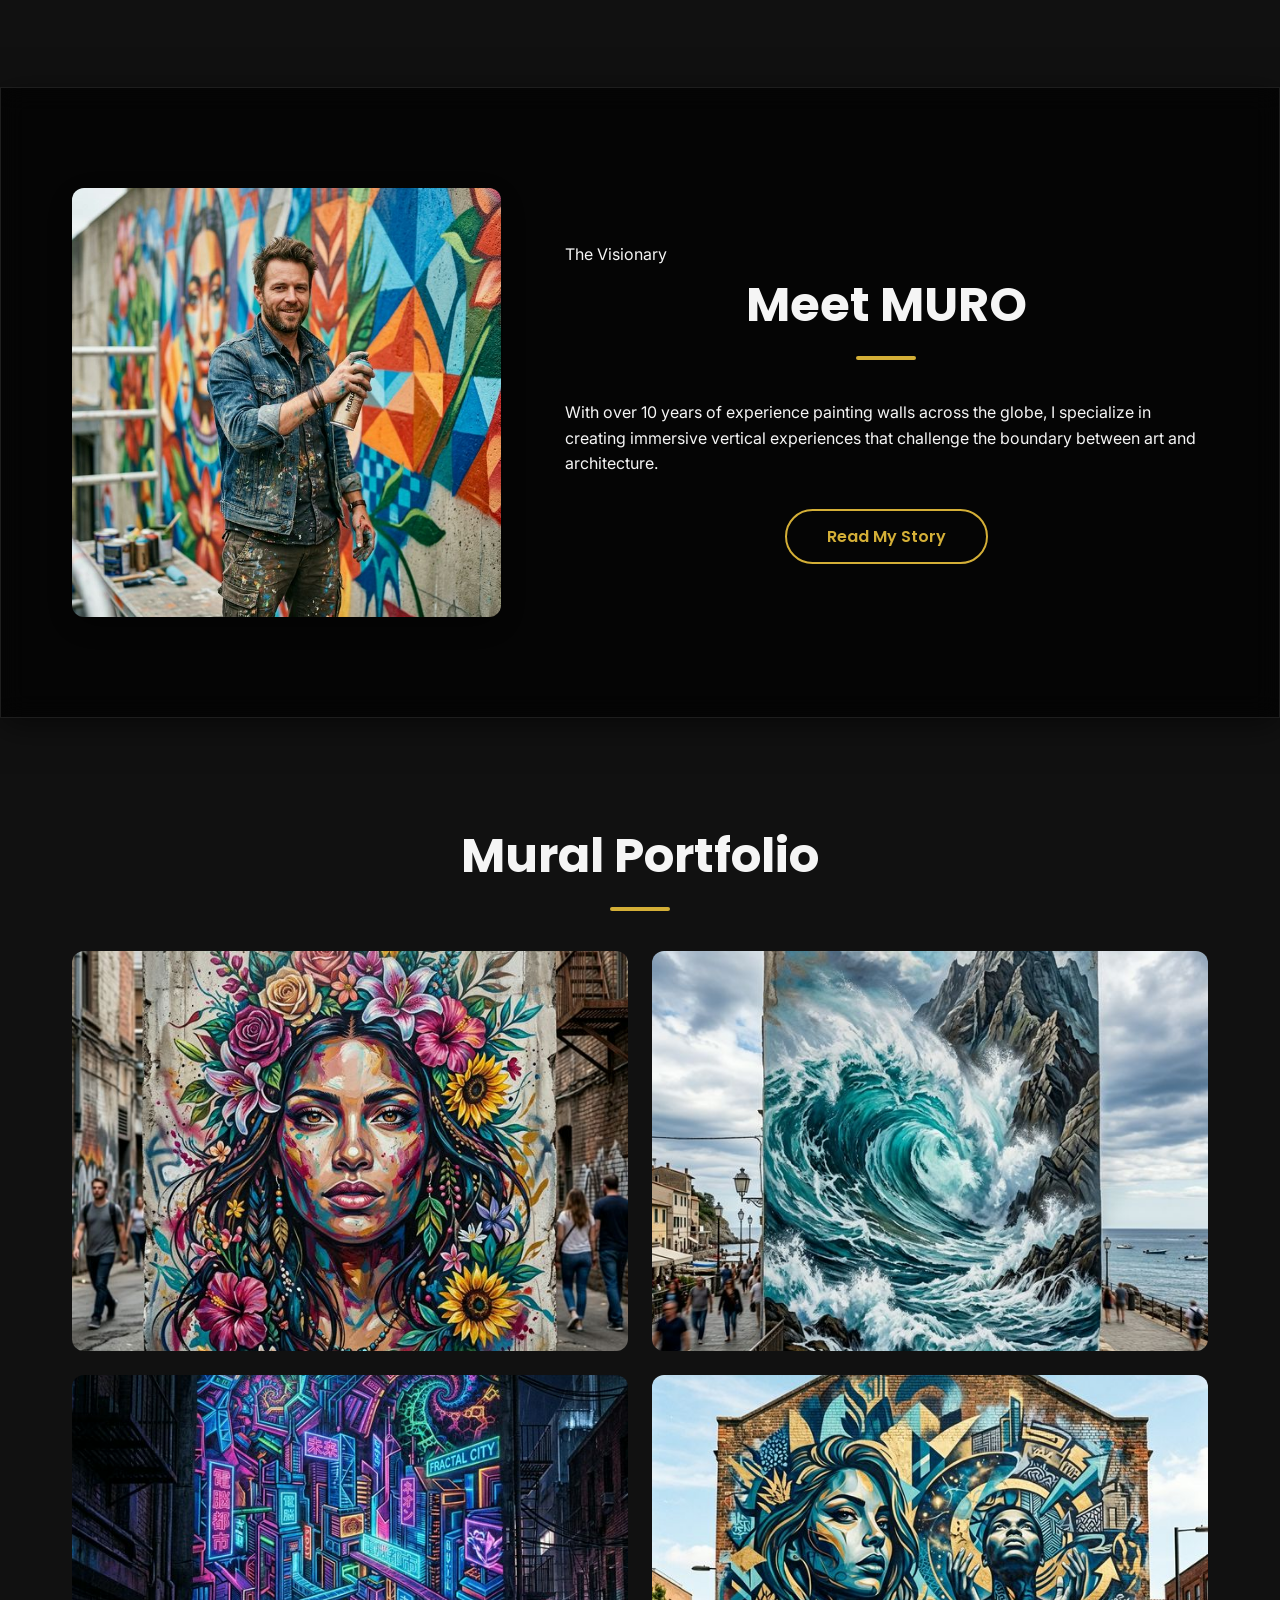
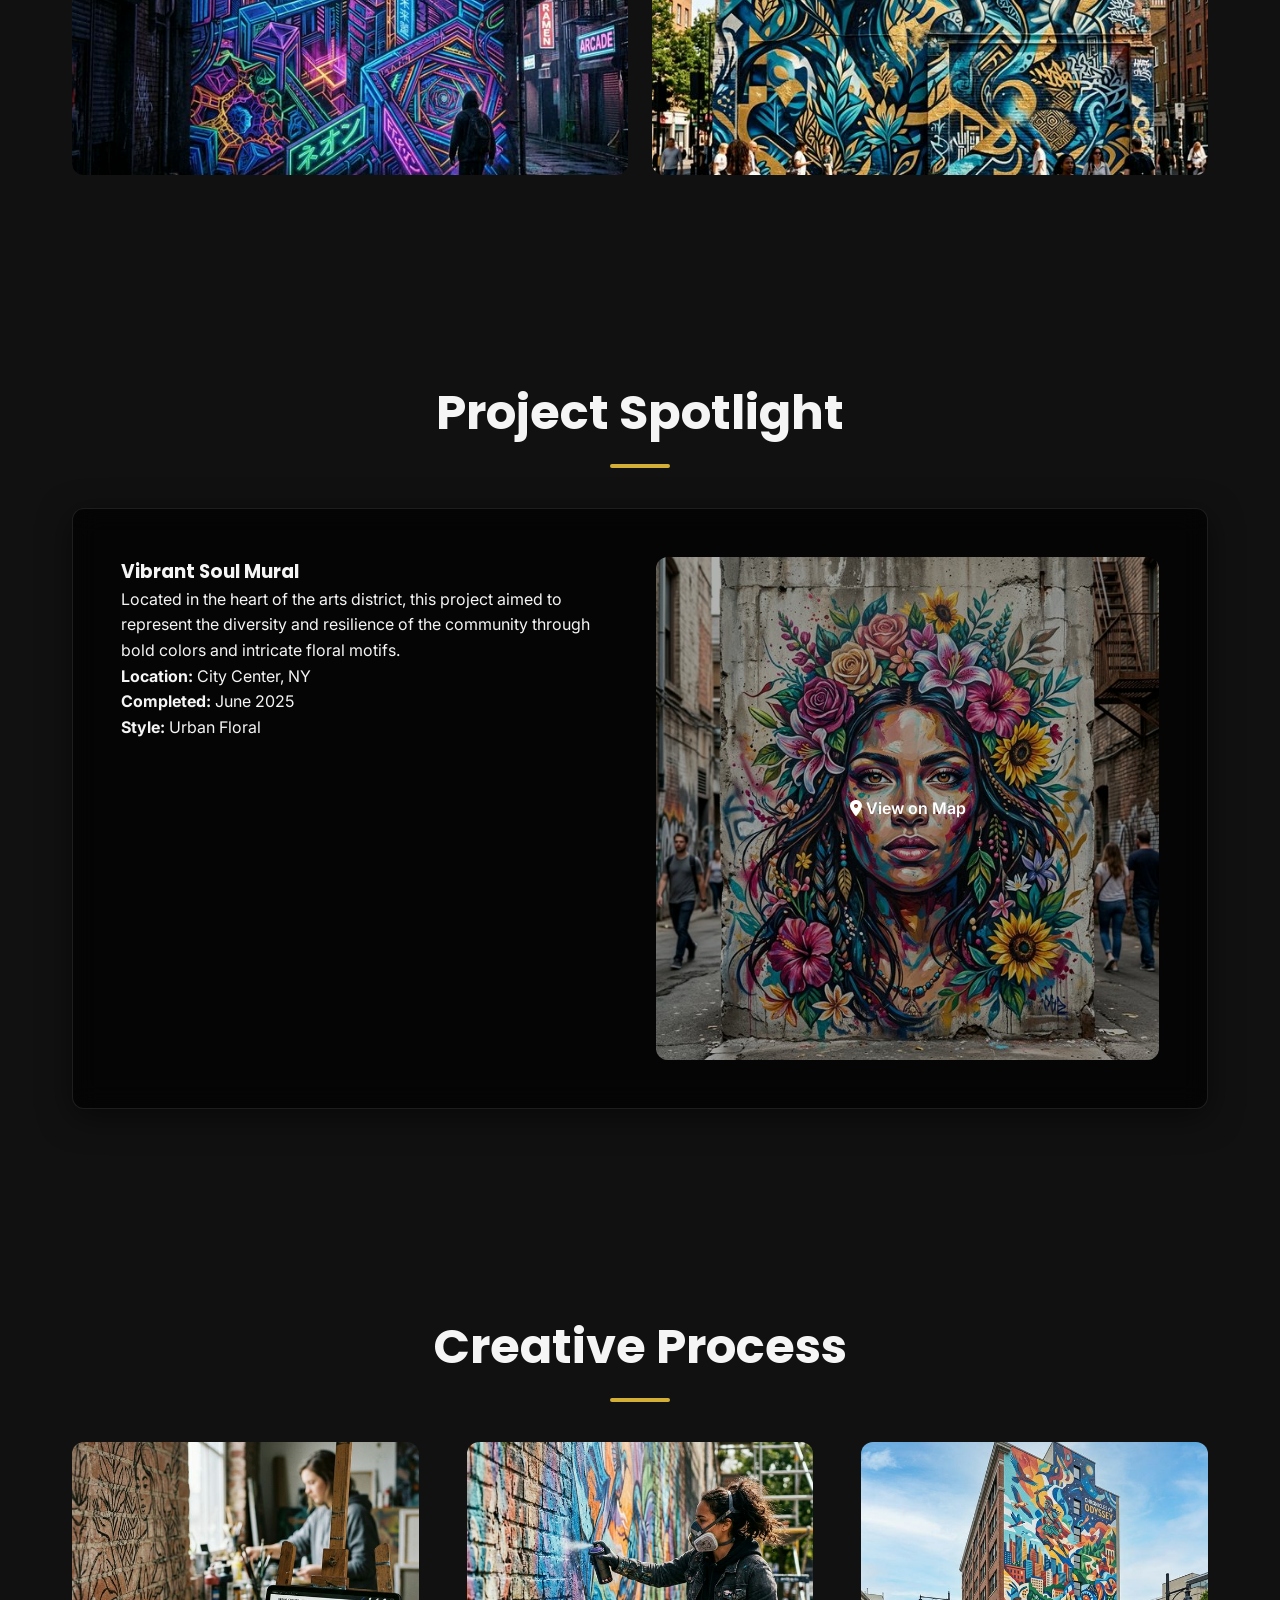
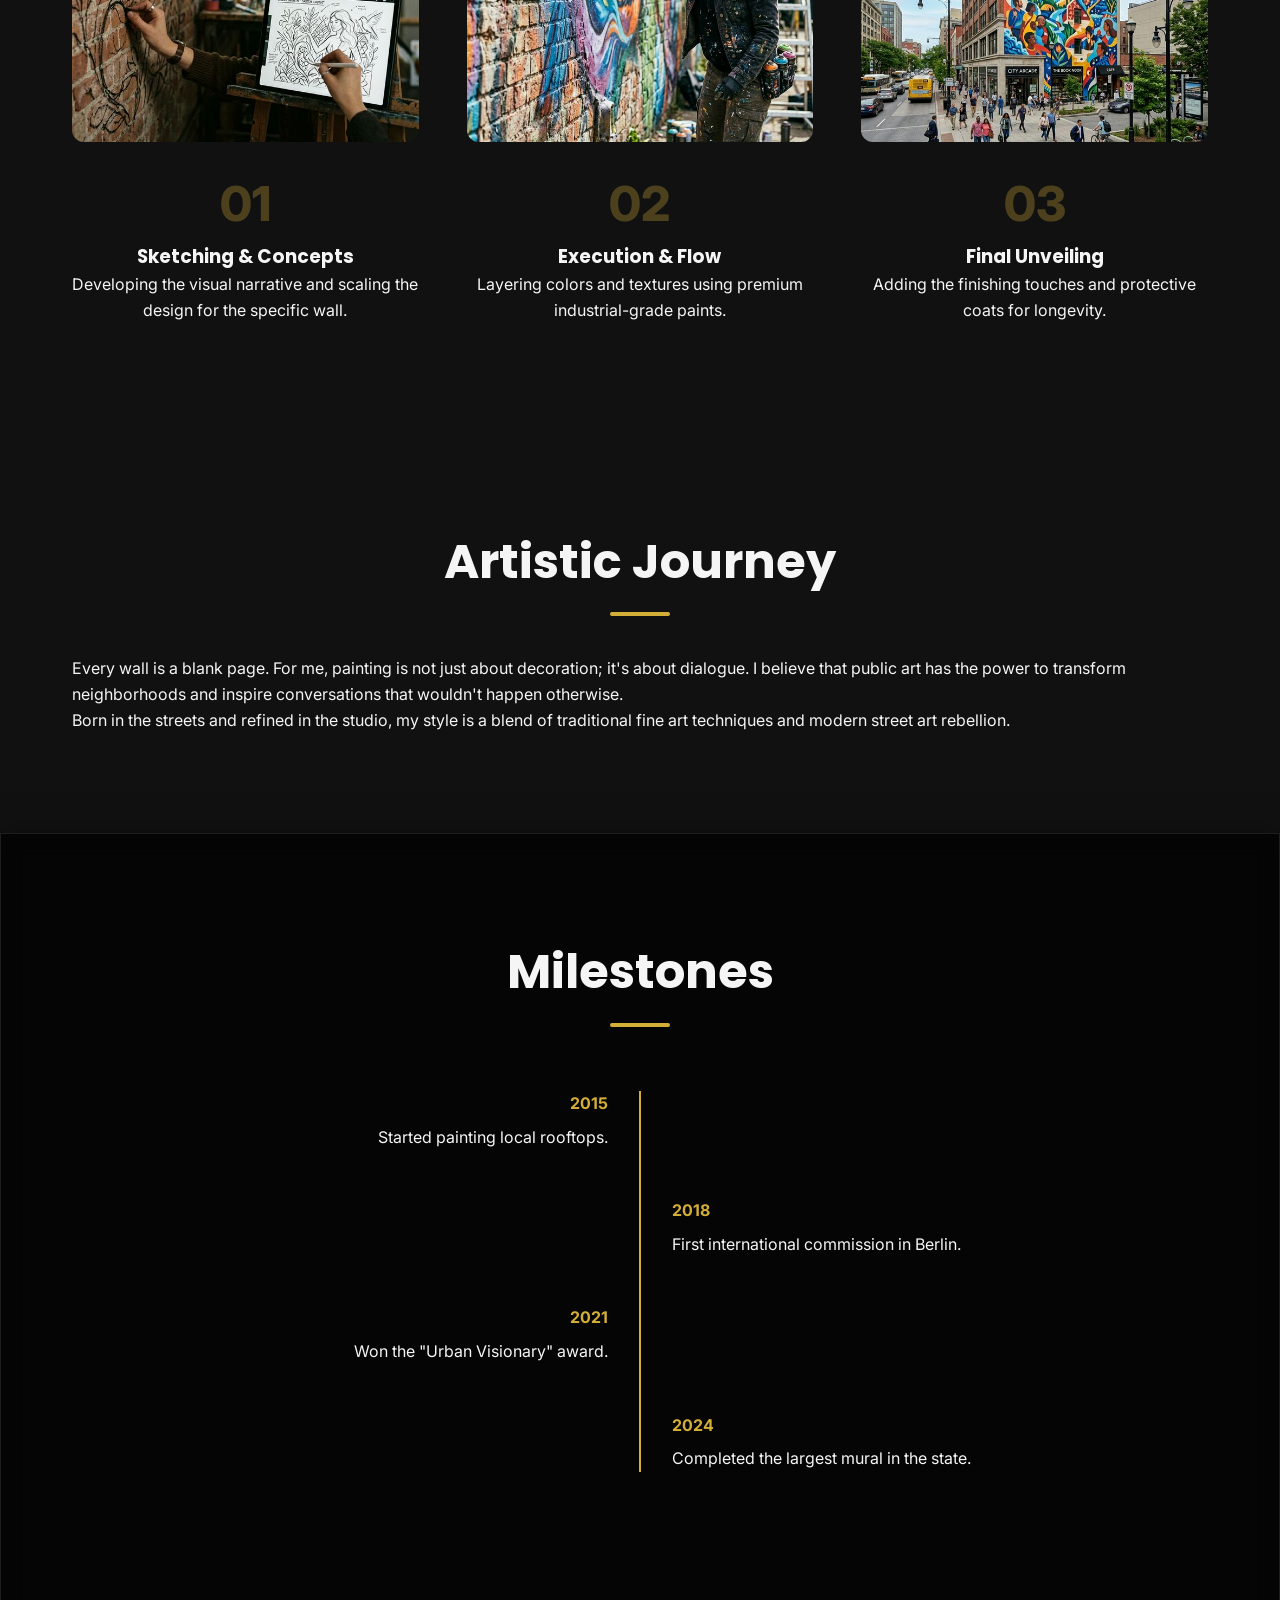
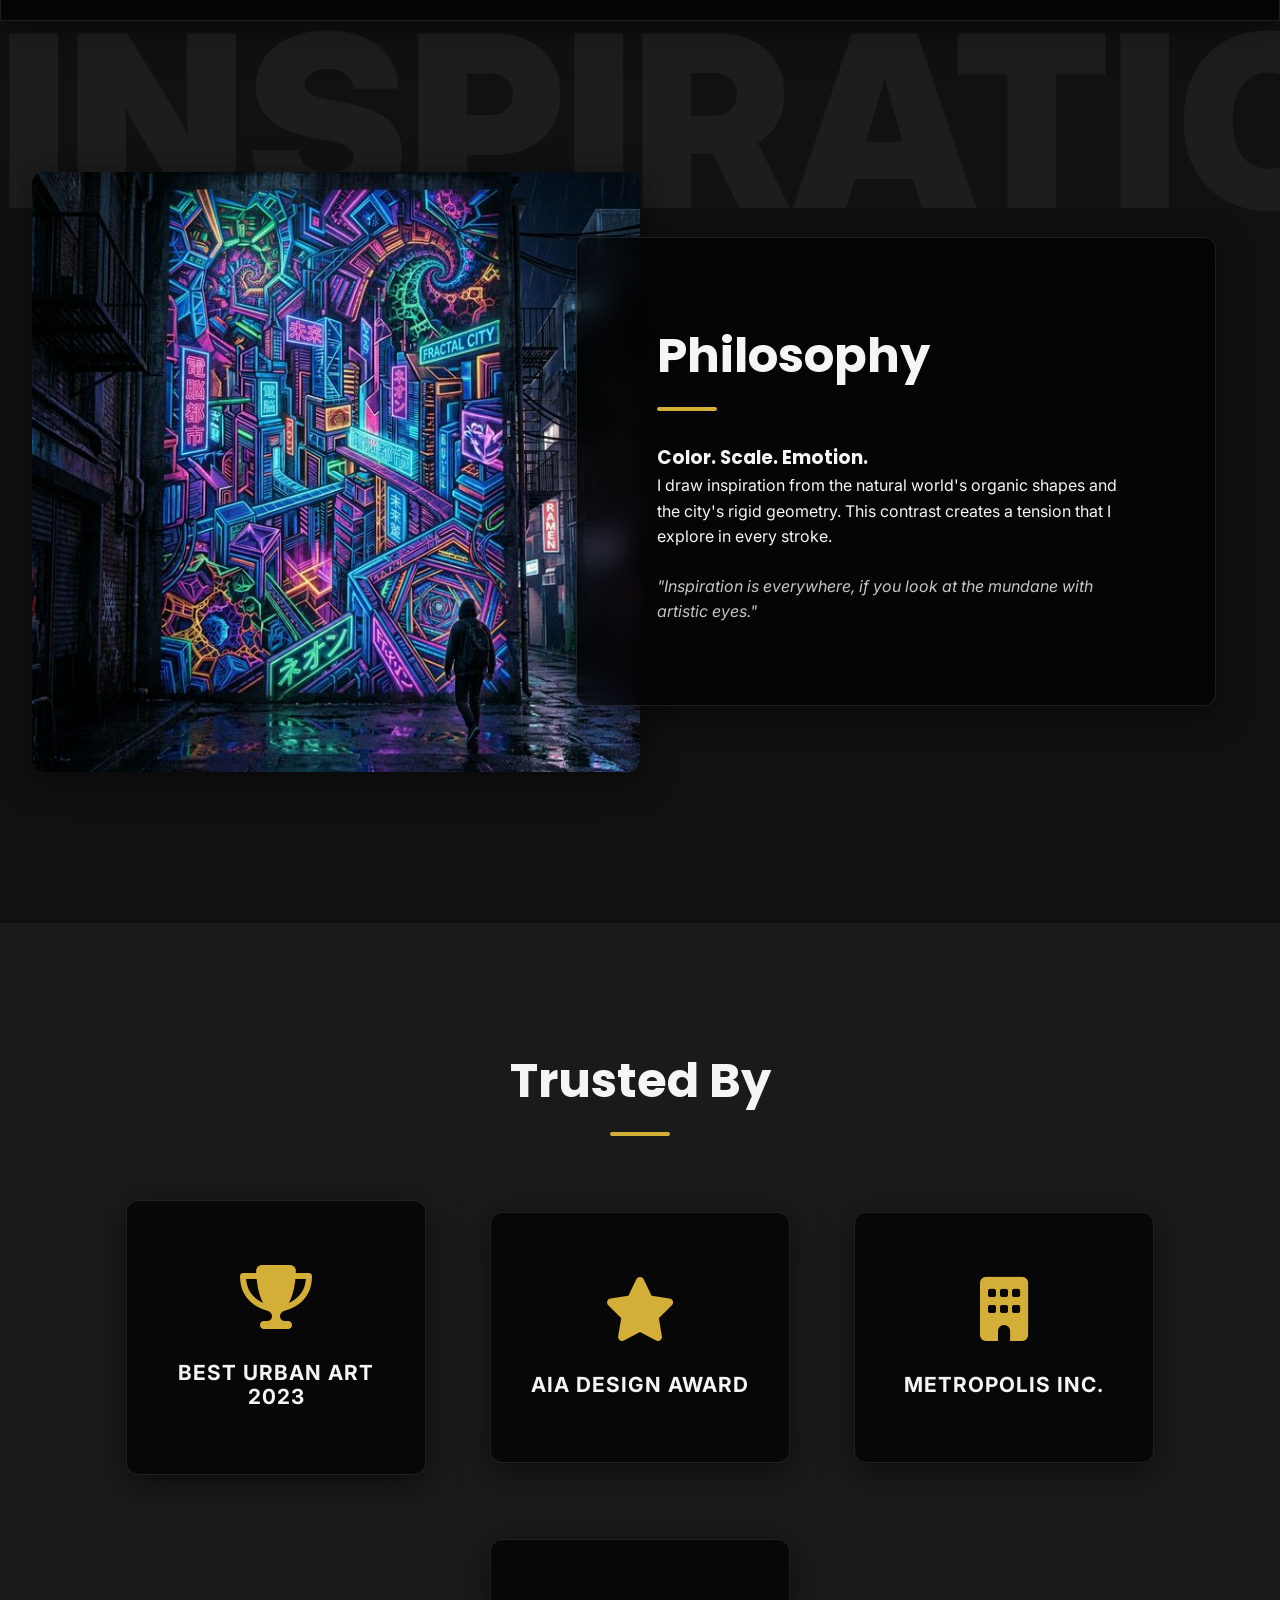
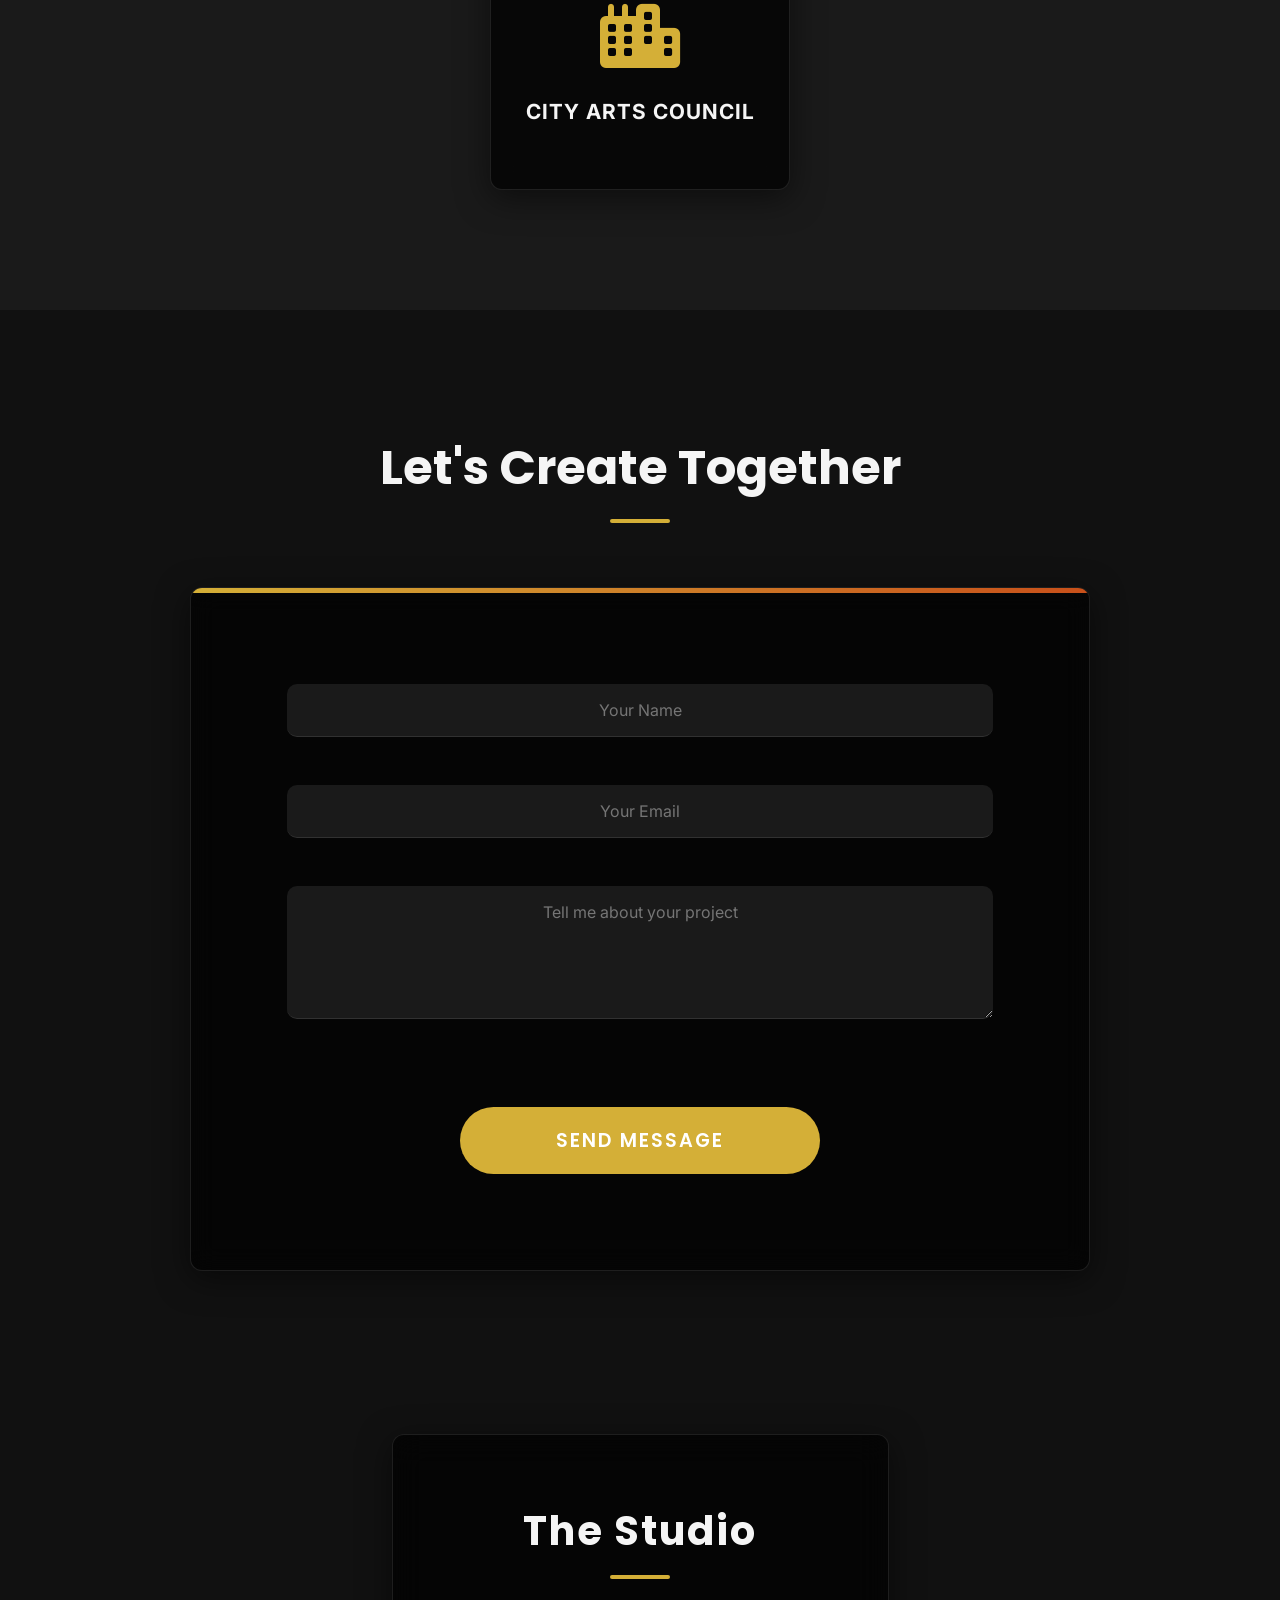
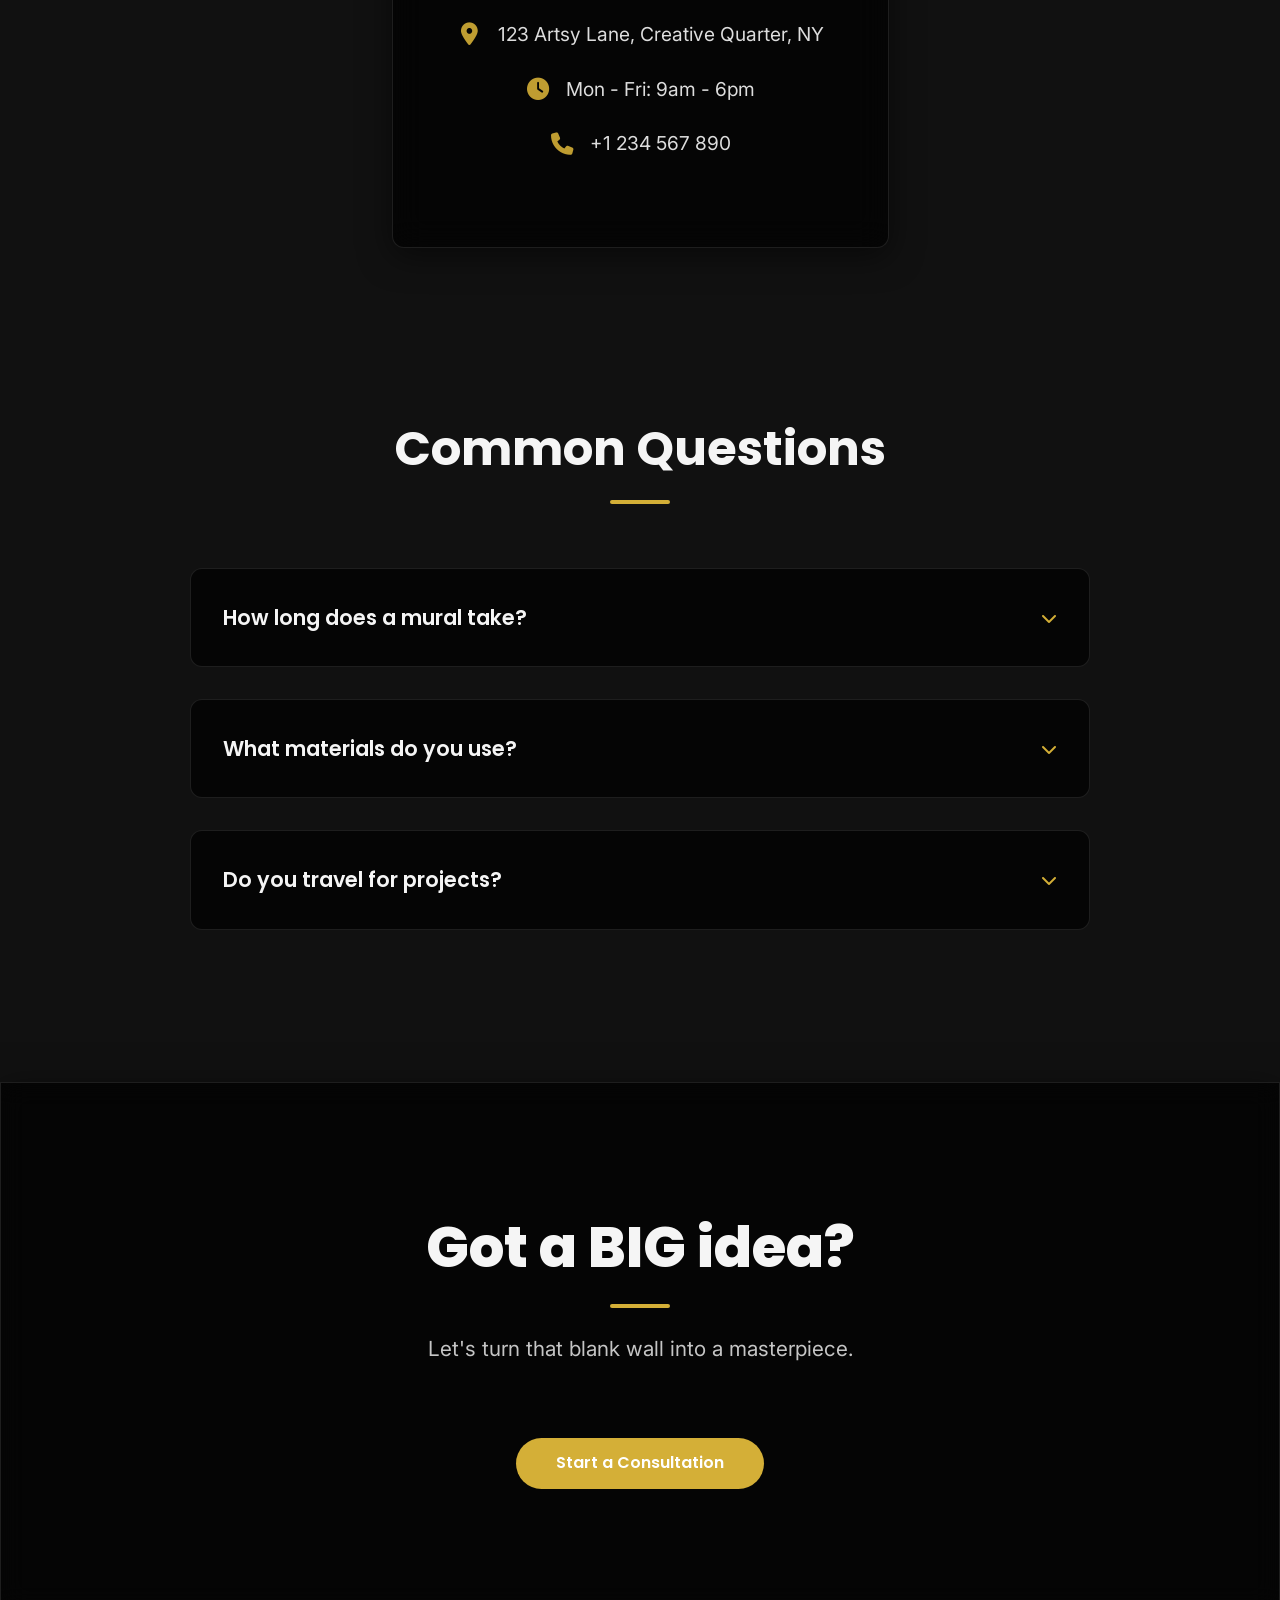
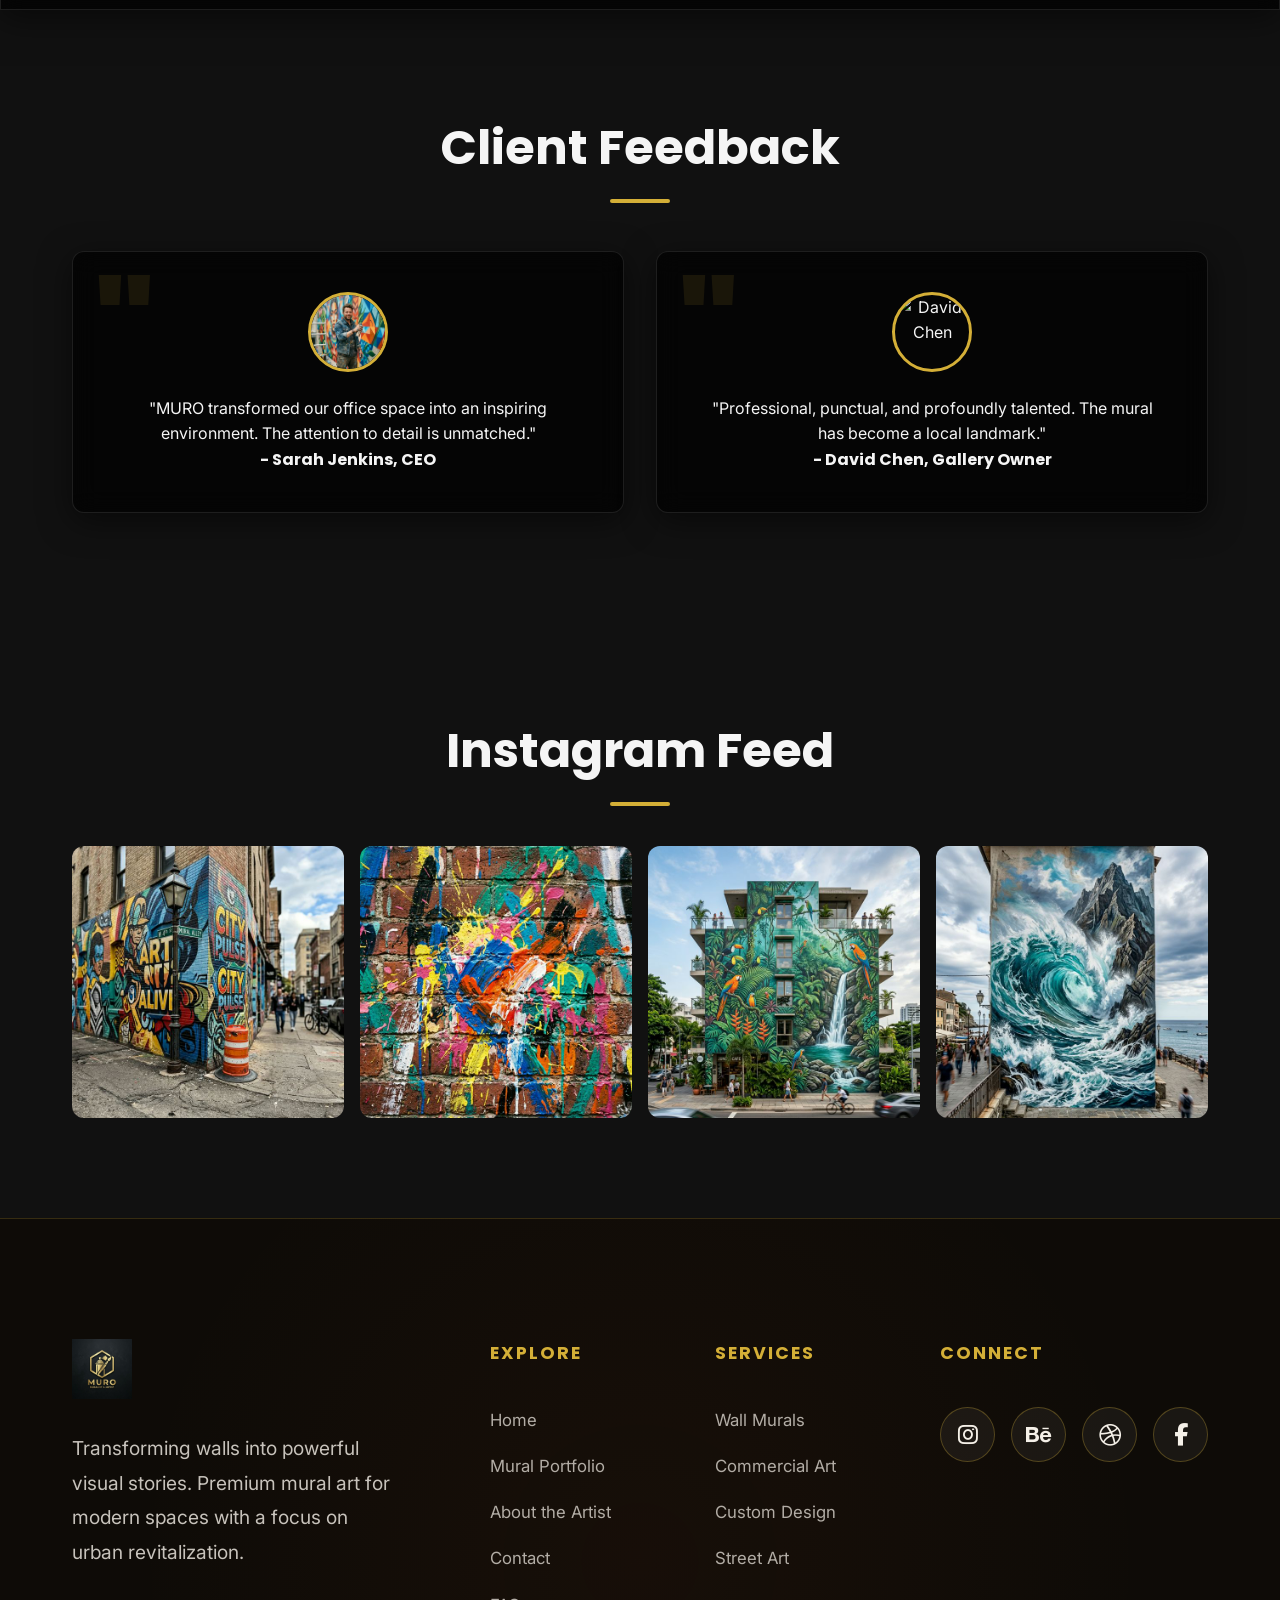
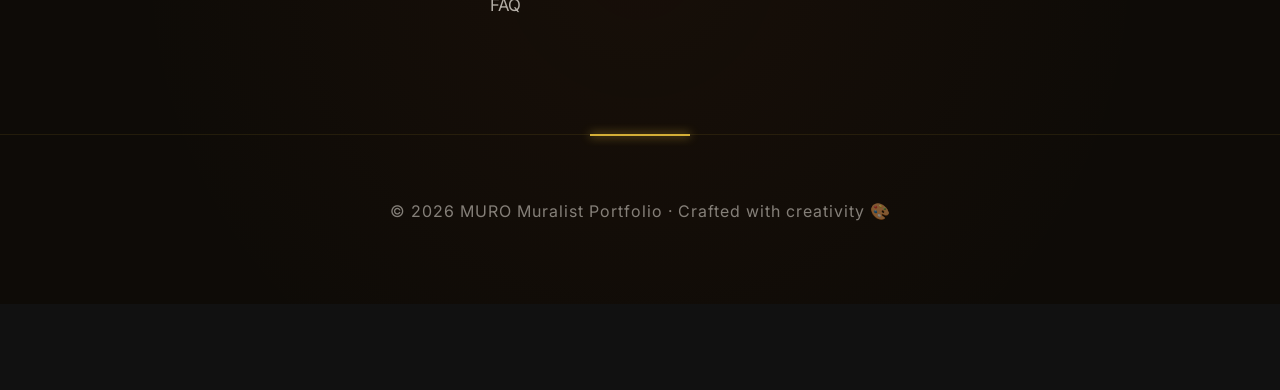
==== commit c8abf0e5: "Add files via upload" ====
--- a/index.html
+++ b/index.html
@@ -23,7 +23,8 @@
                 <li><a href="#about">About the Artist</a></li>
                 <li><a href="#contact">Contact</a></li>
                 <li><a href="#faq">FAQ</a></li>
-                <li><a href="login.html" class="btn btn-outline nav-login-btn">Login</a></li>
+                <li><a href="#reviews">Reviews</a></li>
+                <li class="nav-login-item"><a href="login.html" class="btn btn-outline nav-login-btn">Login</a></li>
             </ul>
 
             <div class="nav-actions">
@@ -49,6 +50,7 @@
         <a href="#about">About the Artist</a>
         <a href="#contact">Contact</a>
         <a href="#faq">FAQ</a>
+        <a href="#reviews">Reviews</a>
         <a href="login.html" class="btn btn-primary mobile-login-btn">Login</a>
         
         <div class="mobile-actions">
@@ -354,7 +356,7 @@
         <!-- Note: Sections 15 & 16 are separate pages (Login/Register) -->
 
         <!-- 17. Testimonials Section -->
-        <section class="section testimonials-section">
+        <section id="reviews" class="section testimonials-section">
             <div class="container">
                 <h2 class="reveal">Client Feedback</h2>
                 <div class="testimonials-grid">
--- a/style.css
+++ b/style.css
@@ -104,6 +104,8 @@
 
 .section {
     padding: 100px 0;
+    /* Fixed navbar offset when jumping to section anchors (e.g. #reviews) */
+    scroll-margin-top: 120px;
 }
 
 /* Glassmorphism */
@@ -276,7 +278,8 @@
 .mobile-menu {
     position: fixed;
     top: 0;
-    right: -100%;
+    left: -100%;
+    right: auto;
     width: 100%;
     height: 100vh;
     background: var(--primary-bg);
@@ -292,7 +295,7 @@
 }
 
 .mobile-menu.active {
-    right: 0;
+    left: 0;
 }
 
 .mobile-menu a {
@@ -676,22 +679,22 @@
     opacity: 0;
 }
 
-.faq-item.active {
+.faq-item.open {
     border-color: var(--accent-color);
     box-shadow: 0 10px 30px rgba(212, 175, 55, 0.1);
 }
 
-.faq-item.active .faq-header {
+.faq-item.open .faq-header {
     background: rgba(212, 175, 55, 0.05);
 }
 
-.faq-item.active .faq-content {
+.faq-item.open .faq-content {
     max-height: 300px;
     padding: 0 2rem 2rem;
     opacity: 1;
 }
 
-.faq-item.active .faq-header i {
+.faq-item.open .faq-header i {
     transform: rotate(180deg);
 }
 
@@ -780,6 +783,98 @@
 .auth-footer a {
     color: var(--accent-color);
     font-weight: 600;
+}
+
+/* Auth page extras (login/register) */
+.auth-row {
+    width: 100%;
+    display: flex;
+    align-items: center;
+    justify-content: space-between;
+    gap: 1rem;
+    margin: 0 0 1.5rem;
+}
+
+.auth-remember {
+    display: flex;
+    align-items: center;
+    gap: 0.6rem;
+    font-size: 0.95rem;
+    color: var(--secondary-text);
+    cursor: pointer;
+}
+
+.auth-remember input {
+    width: 18px;
+    height: 18px;
+    accent-color: var(--accent-color);
+}
+
+.auth-link {
+    color: var(--accent-color);
+    font-weight: 600;
+    font-size: 0.95rem;
+    white-space: nowrap;
+}
+
+.auth-social {
+    margin-top: 1.5rem;
+}
+
+.auth-social-title {
+    text-align: center;
+    font-size: 0.9rem;
+    opacity: 0.7;
+    margin-bottom: 1.1rem;
+}
+
+.auth-social-icons {
+    display: flex;
+    justify-content: center;
+    gap: 1rem;
+    flex-wrap: wrap;
+}
+
+.auth-social-icons a {
+    width: 48px;
+    height: 48px;
+    border-radius: 50%;
+    display: flex;
+    align-items: center;
+    justify-content: center;
+    border: 1px solid var(--glass-border);
+    background: rgba(0, 0, 0, 0.03);
+    color: var(--primary-text);
+    transition: var(--transition);
+}
+
+.auth-social-icons a:hover {
+    border-color: var(--accent-color);
+    color: var(--accent-color);
+    transform: translateY(-3px);
+}
+
+.auth-terms-row {
+    width: 100%;
+    text-align: left;
+    margin: 0 0 1.5rem;
+}
+
+.auth-terms {
+    display: flex;
+    align-items: flex-start;
+    gap: 0.7rem;
+    font-size: 0.95rem;
+    color: var(--secondary-text);
+    cursor: pointer;
+    line-height: 1.4;
+}
+
+.auth-terms input {
+    margin-top: 0.25rem;
+    width: 18px;
+    height: 18px;
+    accent-color: var(--accent-color);
 }
 
 .studio-container {
@@ -1071,9 +1166,9 @@
 
 .footer-social .social-icons {
     display: flex;
-    gap: 1.5rem;
-    justify-content: flex-start;
-    flex-wrap: wrap;
+    gap: 1rem;
+    justify-content: center;
+    flex-wrap: nowrap; /* Keep Connect icons on a single line (desktop) */
 }
 
 .footer-social .social-icons a {
@@ -1125,8 +1220,45 @@
 
 /* Responsive Overrides */
 @media (max-width: 1024px) {
-    .nav-links, .nav-actions .toggle-btn {
+    .nav-container {
+        position: relative;
+        justify-content: center; /* Keep logo centered on tablet */
+    }
+
+    /* Hide all navbar items except Login (keep it visible) */
+    .nav-links {
+        position: absolute;
+        right: 5.5rem;
+        top: 50%;
+        transform: translateY(-50%);
+        gap: 0;
+        align-items: center;
+    }
+    .nav-links li {
         display: none;
+    }
+    .nav-links li.nav-login-item {
+        display: block;
+    }
+
+    .nav-links li.nav-login-item a {
+        display: inline-flex;
+        opacity: 1;
+    }
+    .nav-links a:not(.nav-login-btn) {
+        display: none;
+    }
+
+    .nav-actions .toggle-btn {
+        display: none;
+    }
+
+    .nav-actions {
+        position: absolute;
+        right: 1rem;
+        top: 50%;
+        transform: translateY(-50%);
+        gap: 0;
     }
 
     .hamburger {
@@ -1135,10 +1267,19 @@
 
     .footer-grid {
         grid-template-columns: repeat(2, 1fr);
+        text-align: center; /* keep small headings centered on tablet */
     }
 }
 
 @media (max-width: 768px) {
+    .container {
+        padding: 0 1rem; /* prevent slight horizontal shifts */
+    }
+
+    .nav-links {
+        display: none; /* keep mobile navbar clean */
+    }
+
     footer {
         padding: 80px 0 40px;
     }
@@ -1155,6 +1296,7 @@
     
     .footer-social .social-icons {
         justify-content: center;
+        flex-wrap: wrap;
     }
     
     .timeline::before {
@@ -1170,6 +1312,71 @@
     
     .gallery-grid {
         grid-template-columns: 1fr;
+    }
+
+    /* Fix “INSPIRATION” background word being clipped on mobile */
+    .style-accent-text {
+        left: 50%;
+        transform: translateX(-50%);
+        top: -5px;
+        font-size: 5.2rem;
+        line-height: 1;
+    }
+
+    /* Contact form: show clear input boxes on mobile */
+    .contact-card {
+        padding: 3rem 1.5rem;
+        max-width: 100%;
+    }
+
+    .contact-card .form-group {
+        margin-bottom: 2rem;
+    }
+
+    .contact-card input,
+    .contact-card textarea {
+        background: var(--secondary-bg) !important;
+        border: 1px solid var(--glass-border) !important;
+        border-bottom: 1px solid var(--glass-border) !important;
+        border-radius: 10px !important;
+        padding: 1rem !important;
+        font-size: 1rem !important;
+        text-align: left !important;
+    }
+
+    .contact-card input:focus,
+    .contact-card textarea:focus {
+        border-color: var(--accent-color) !important;
+        background: rgba(212, 175, 55, 0.05) !important;
+    }
+
+    .contact-card .btn {
+        padding: 1rem 2.5rem;
+        font-size: 1rem;
+        margin-top: 0;
+    }
+
+    /* Auth pages: tighten spacing on mobile */
+    .auth-card {
+        padding: 2.25rem 1.5rem;
+    }
+
+    .auth-card .form-group {
+        margin-bottom: 1.25rem;
+    }
+
+    .auth-row {
+        flex-direction: column;
+        align-items: flex-start;
+        gap: 0.5rem;
+    }
+
+    .auth-social-icons {
+        gap: 0.75rem;
+    }
+
+    .auth-link {
+        white-space: normal;
     }
 
     .mobile-actions {
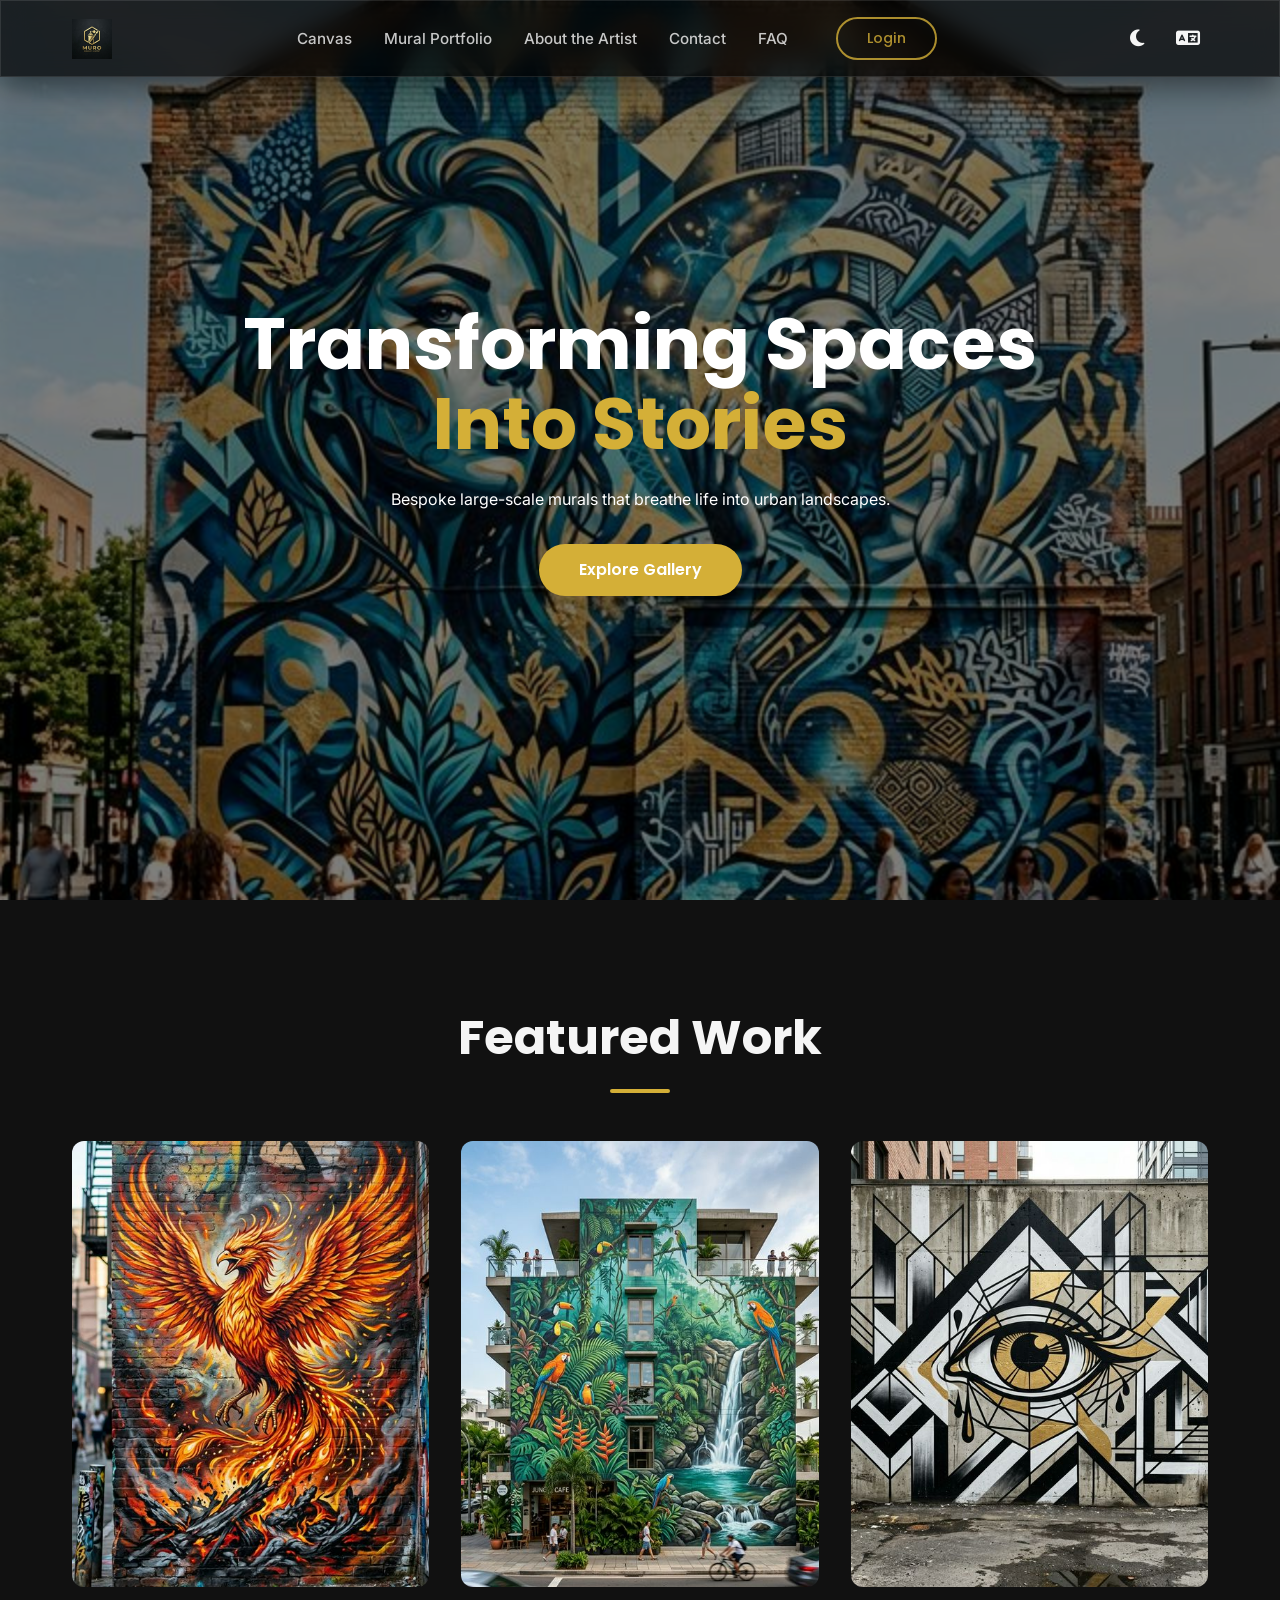
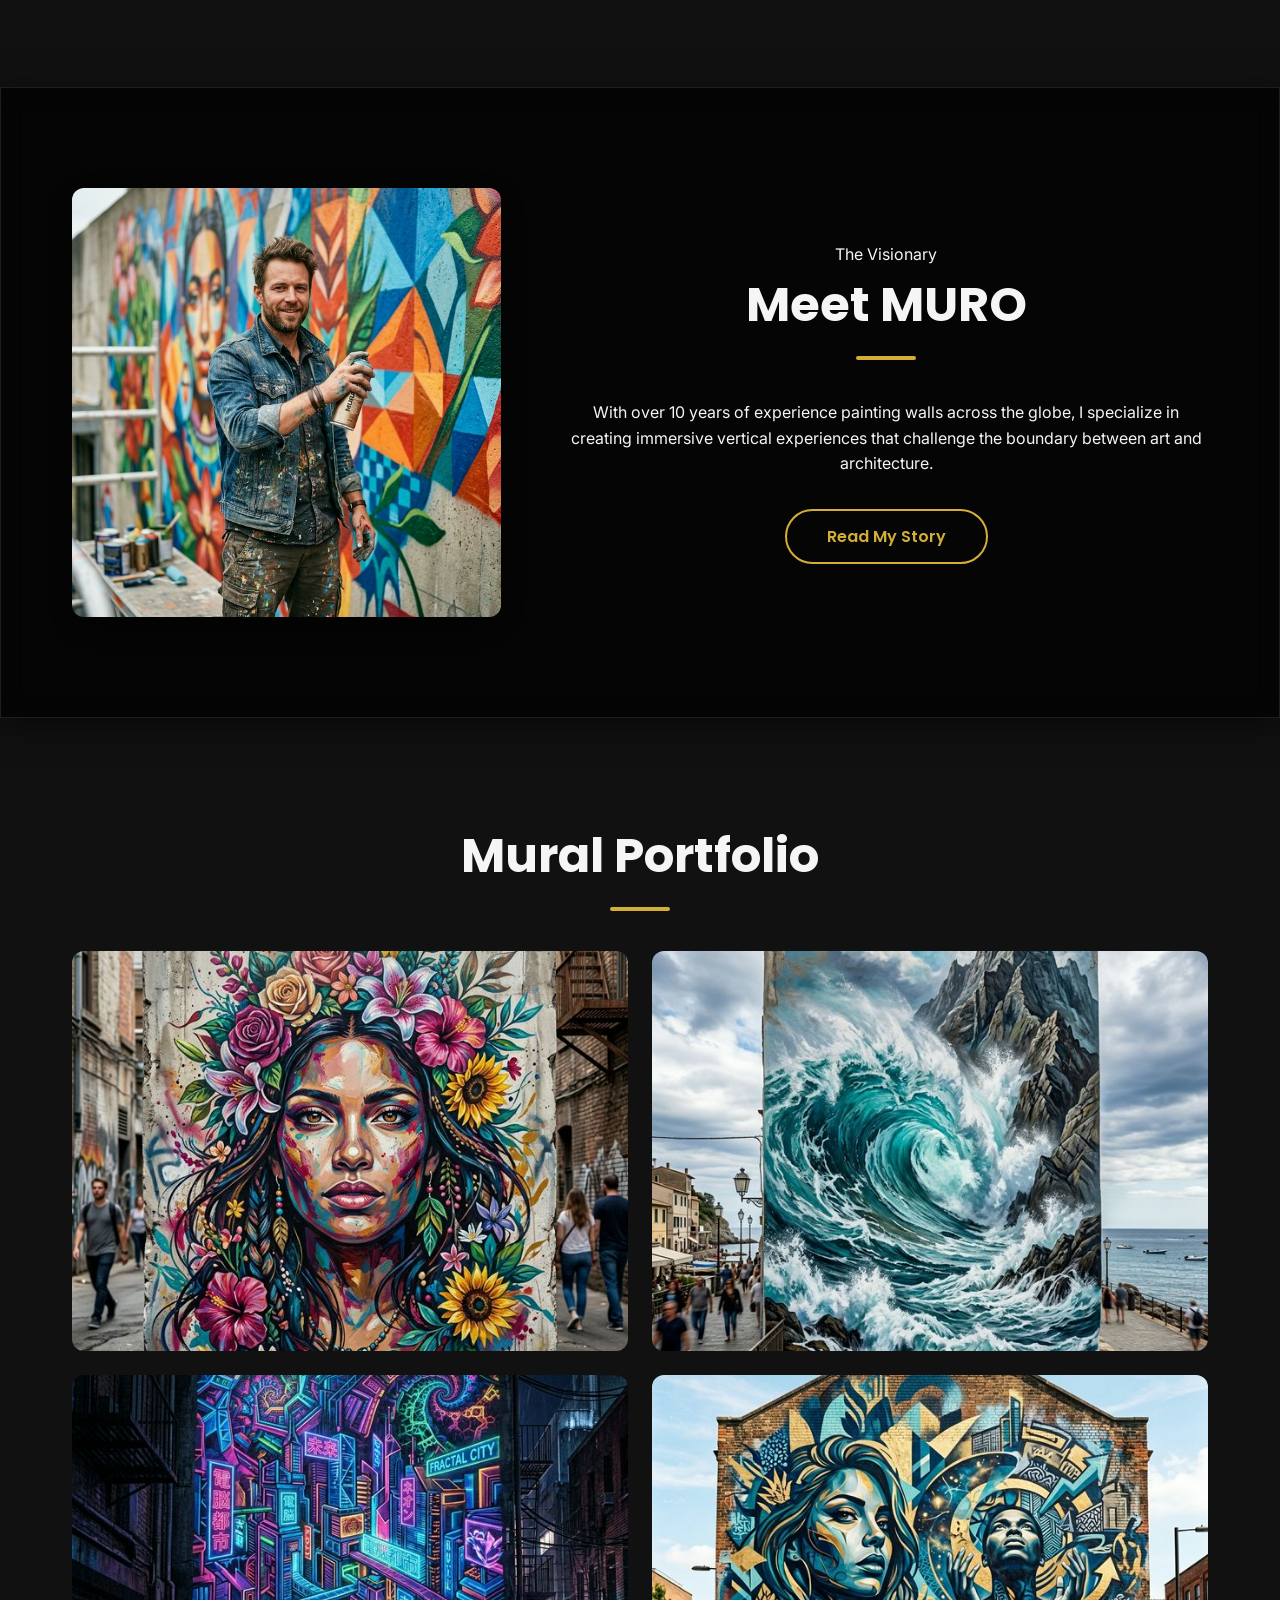
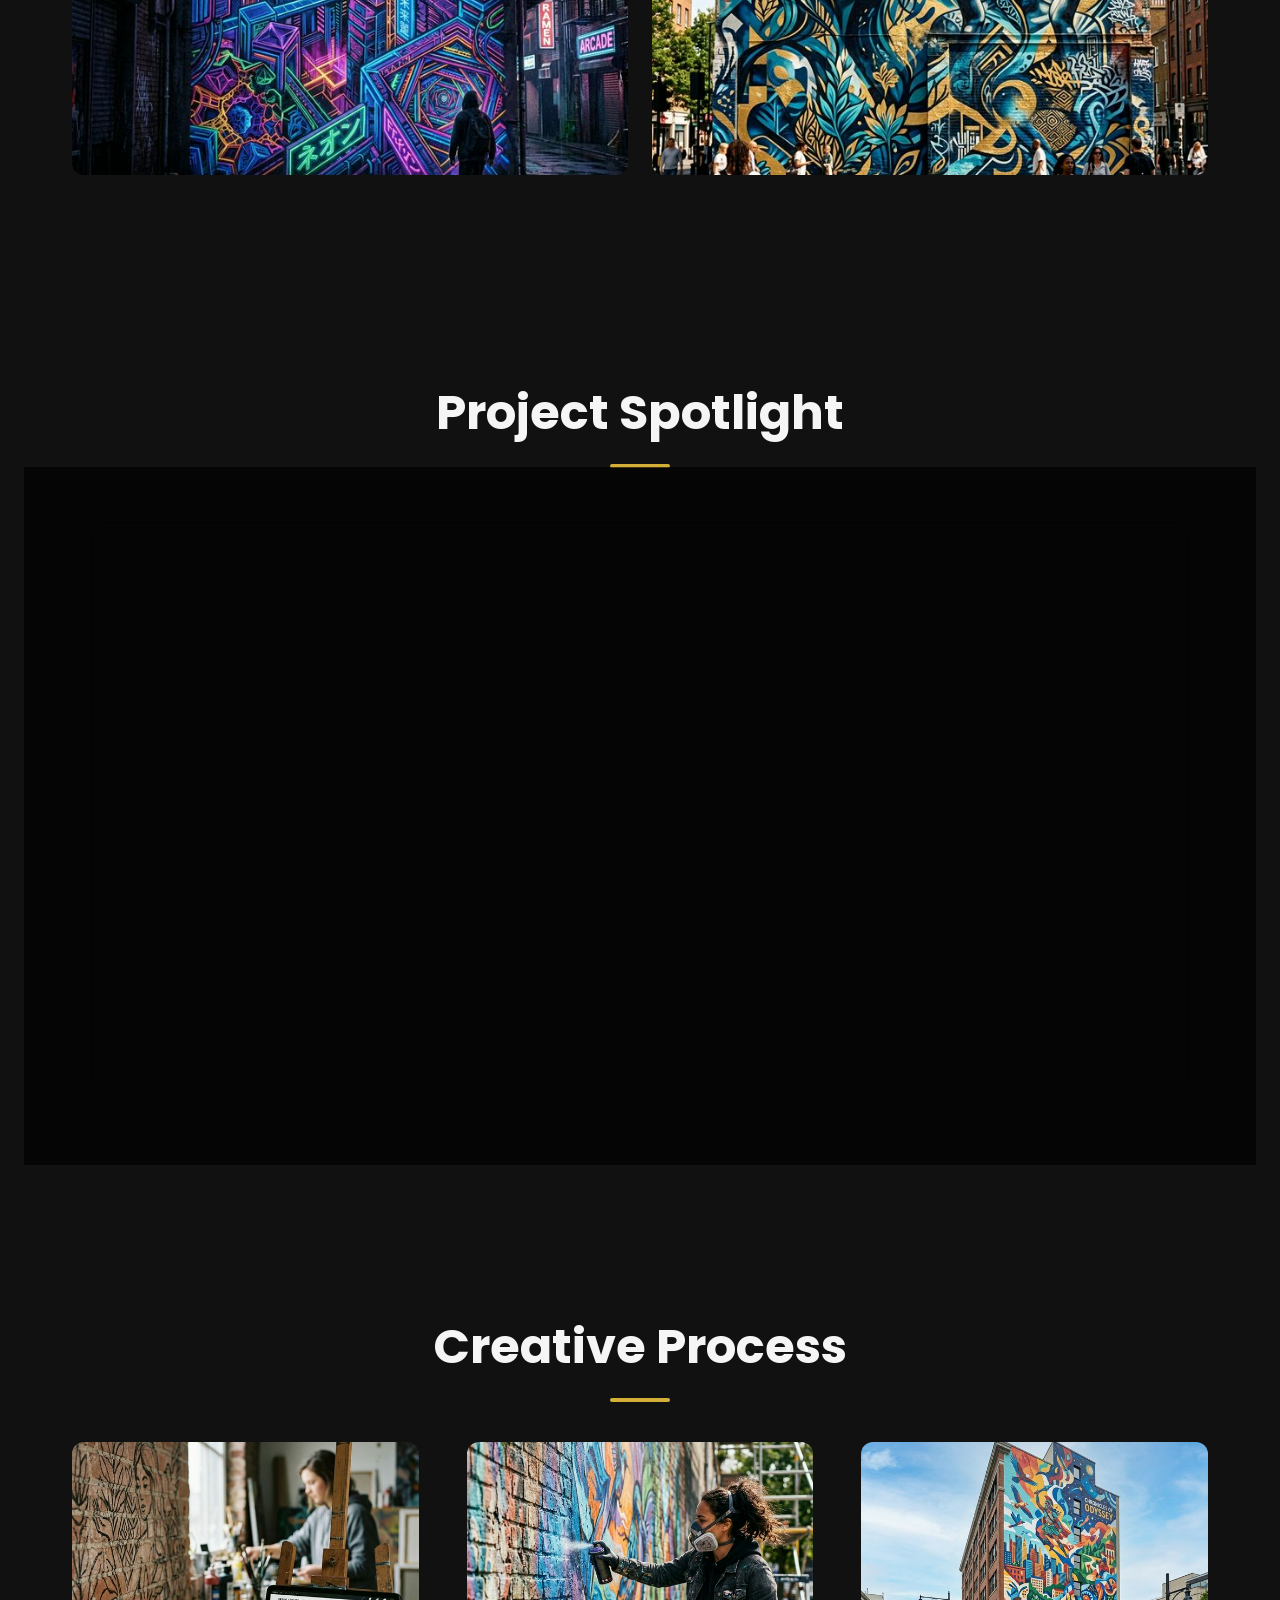
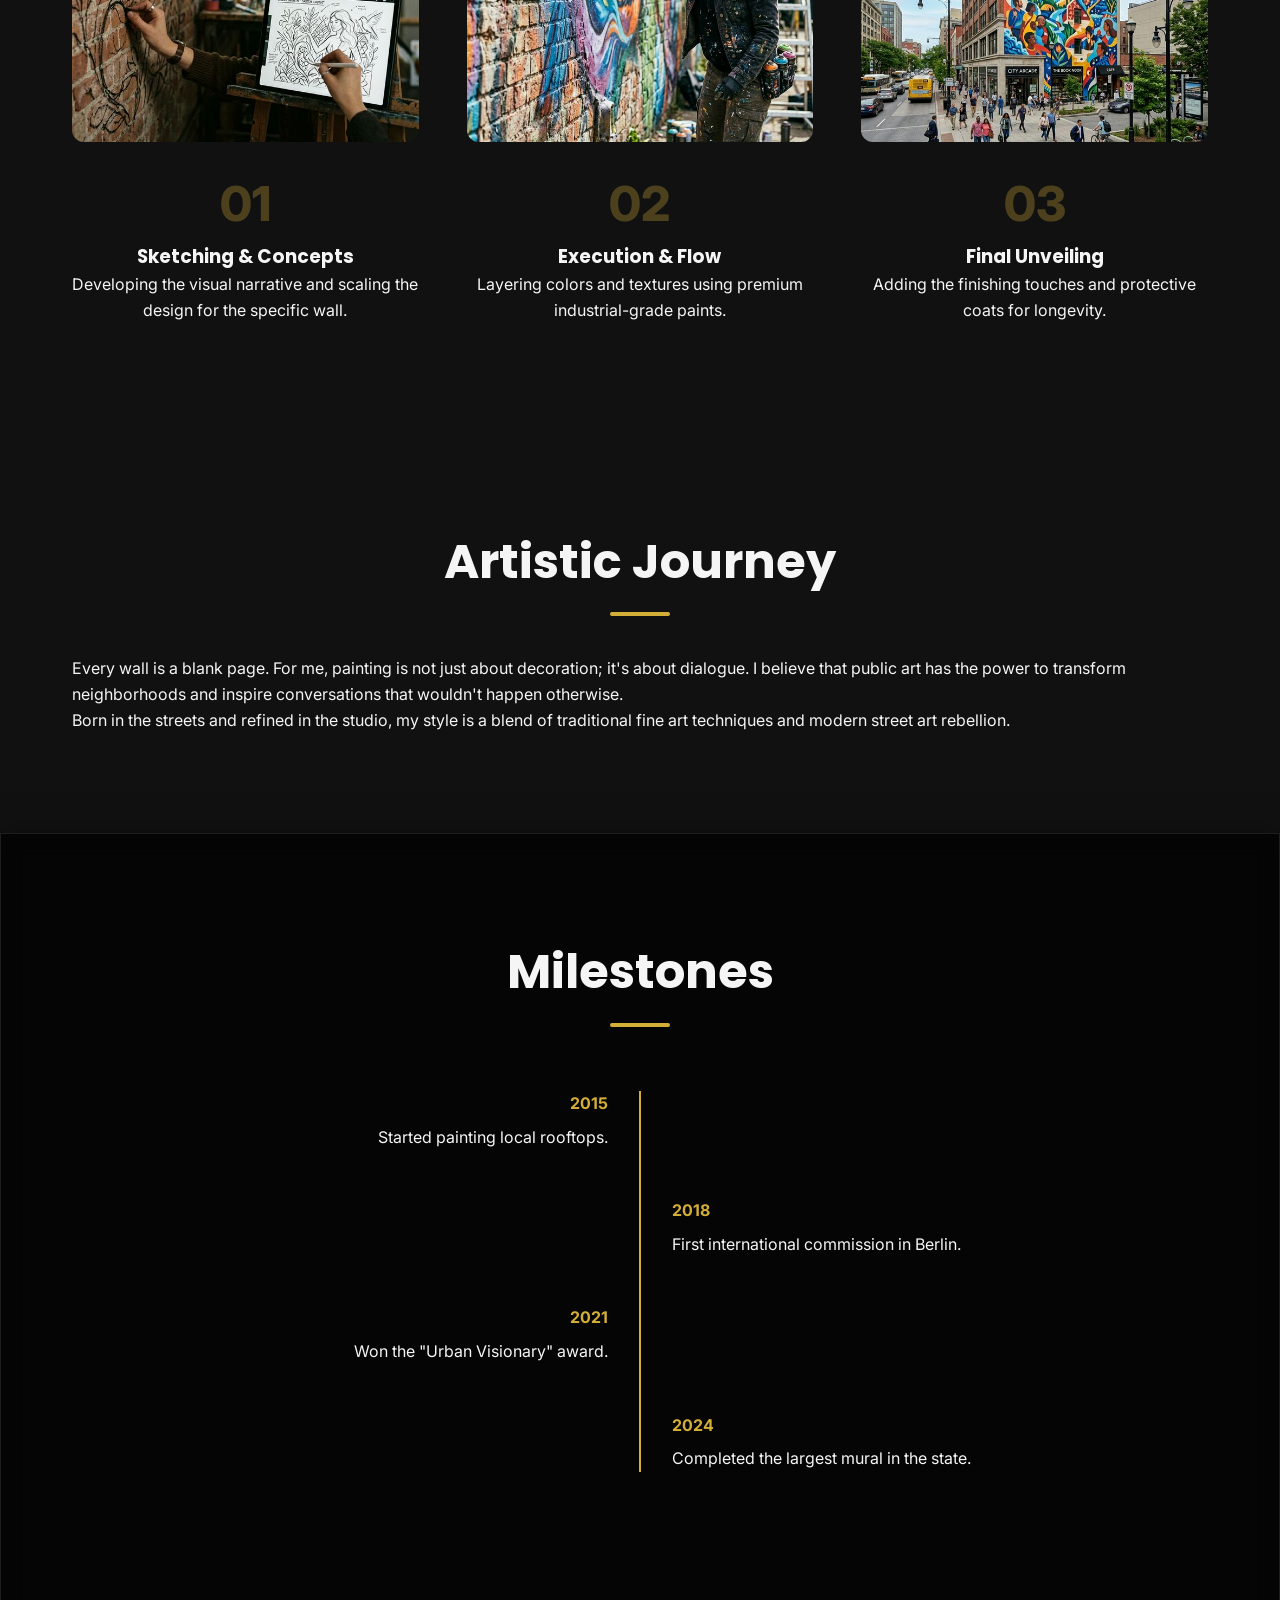
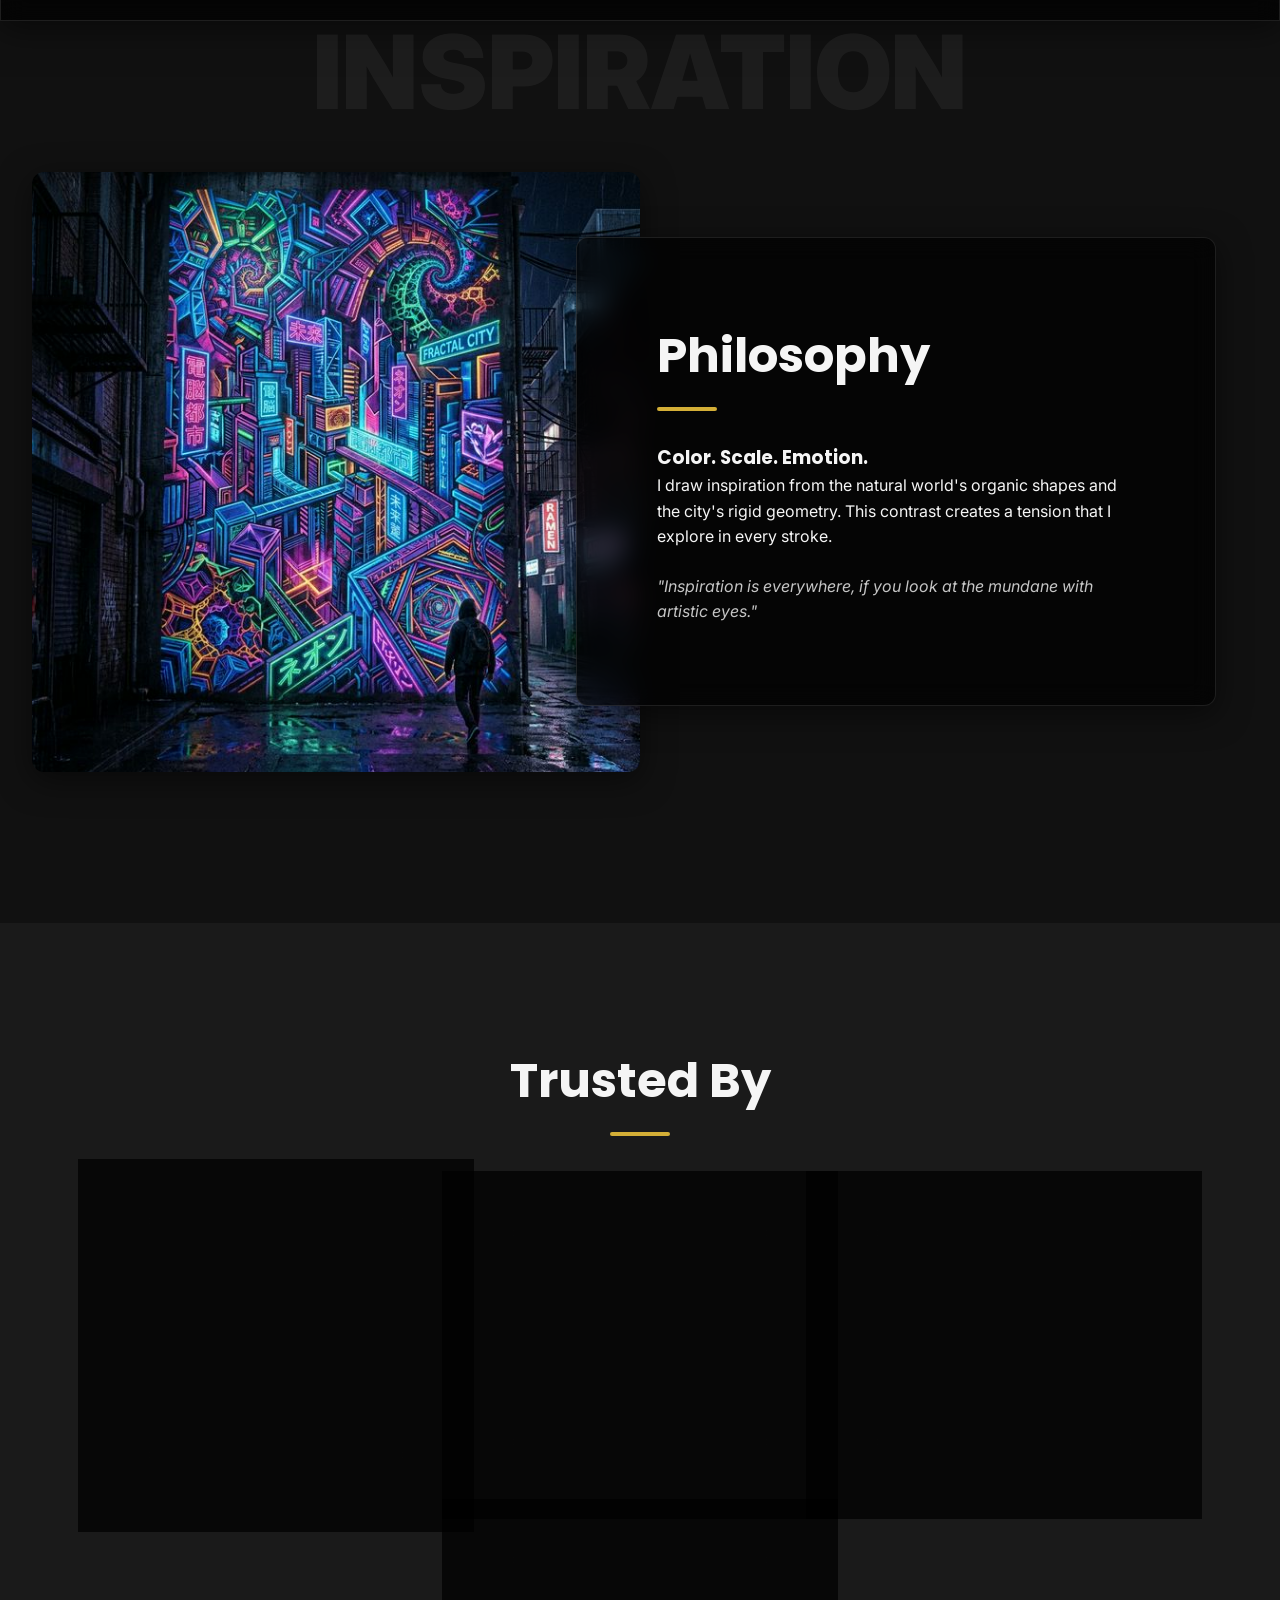
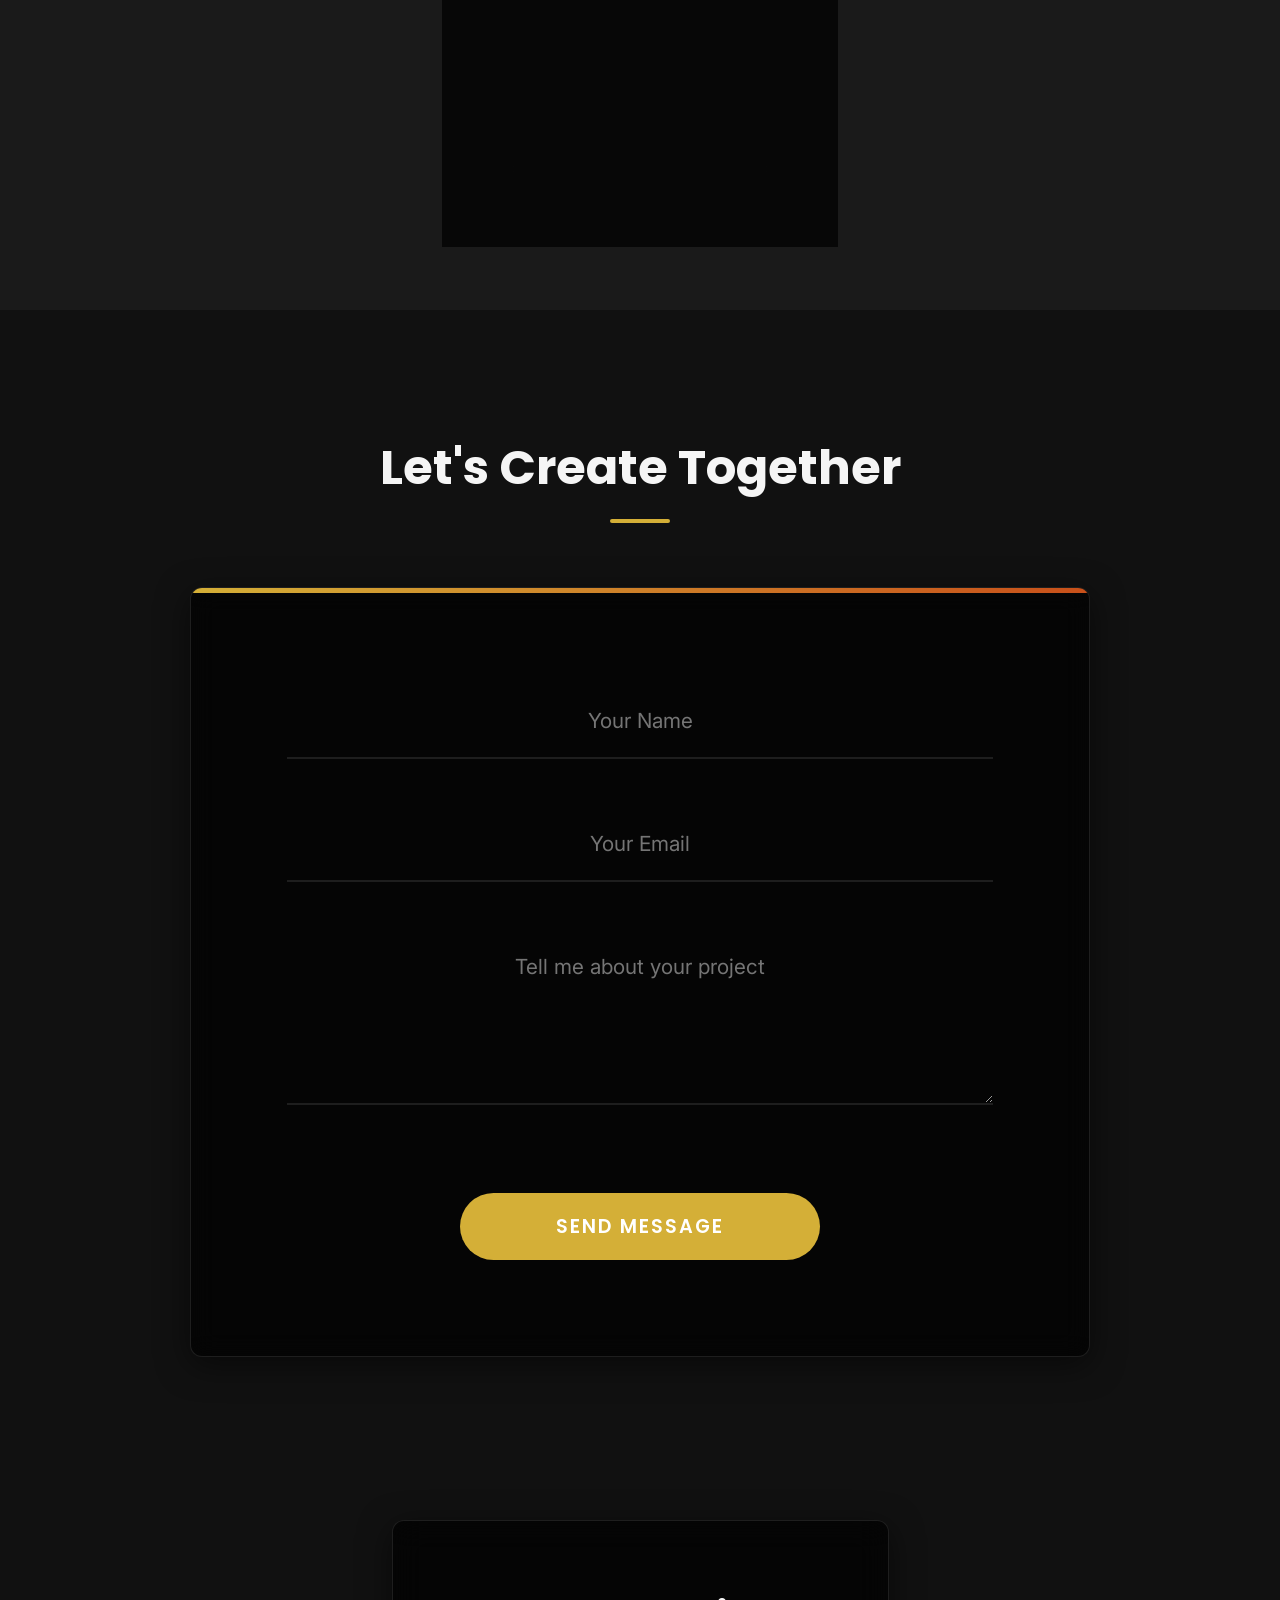
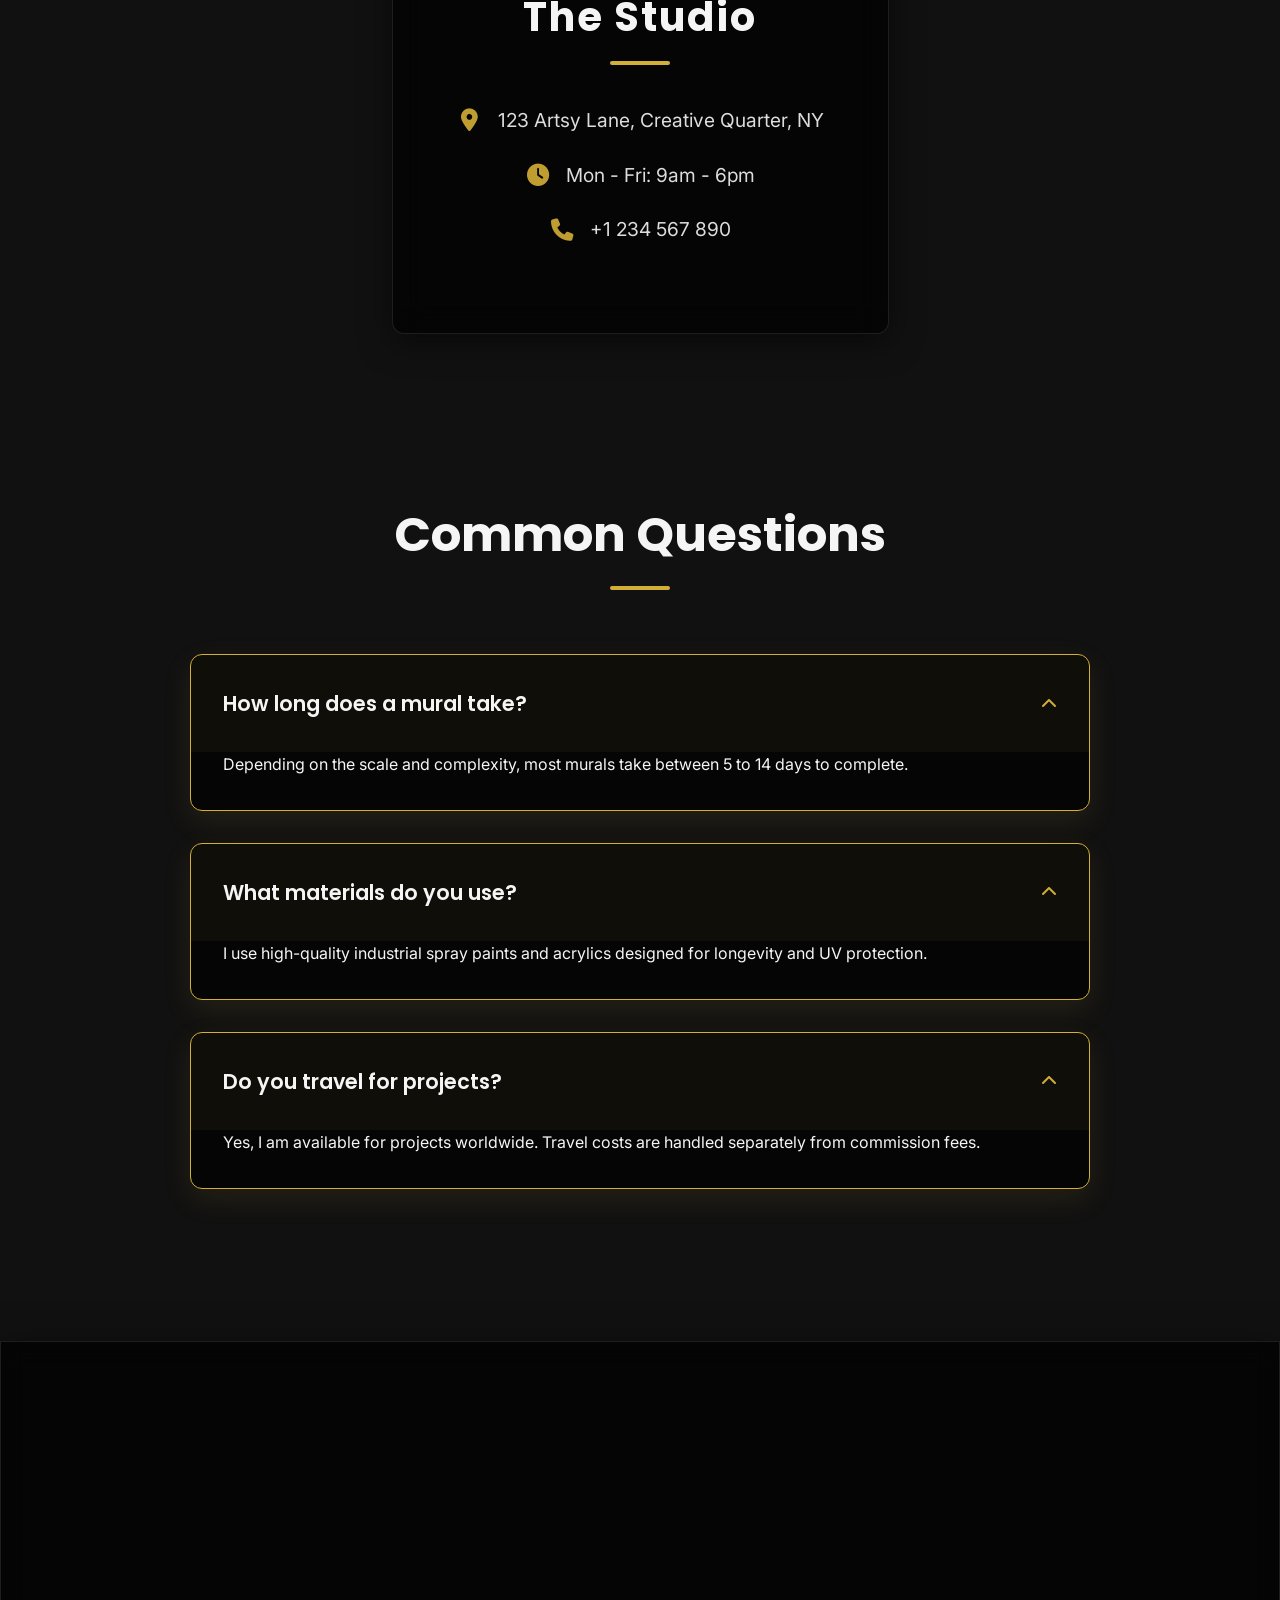
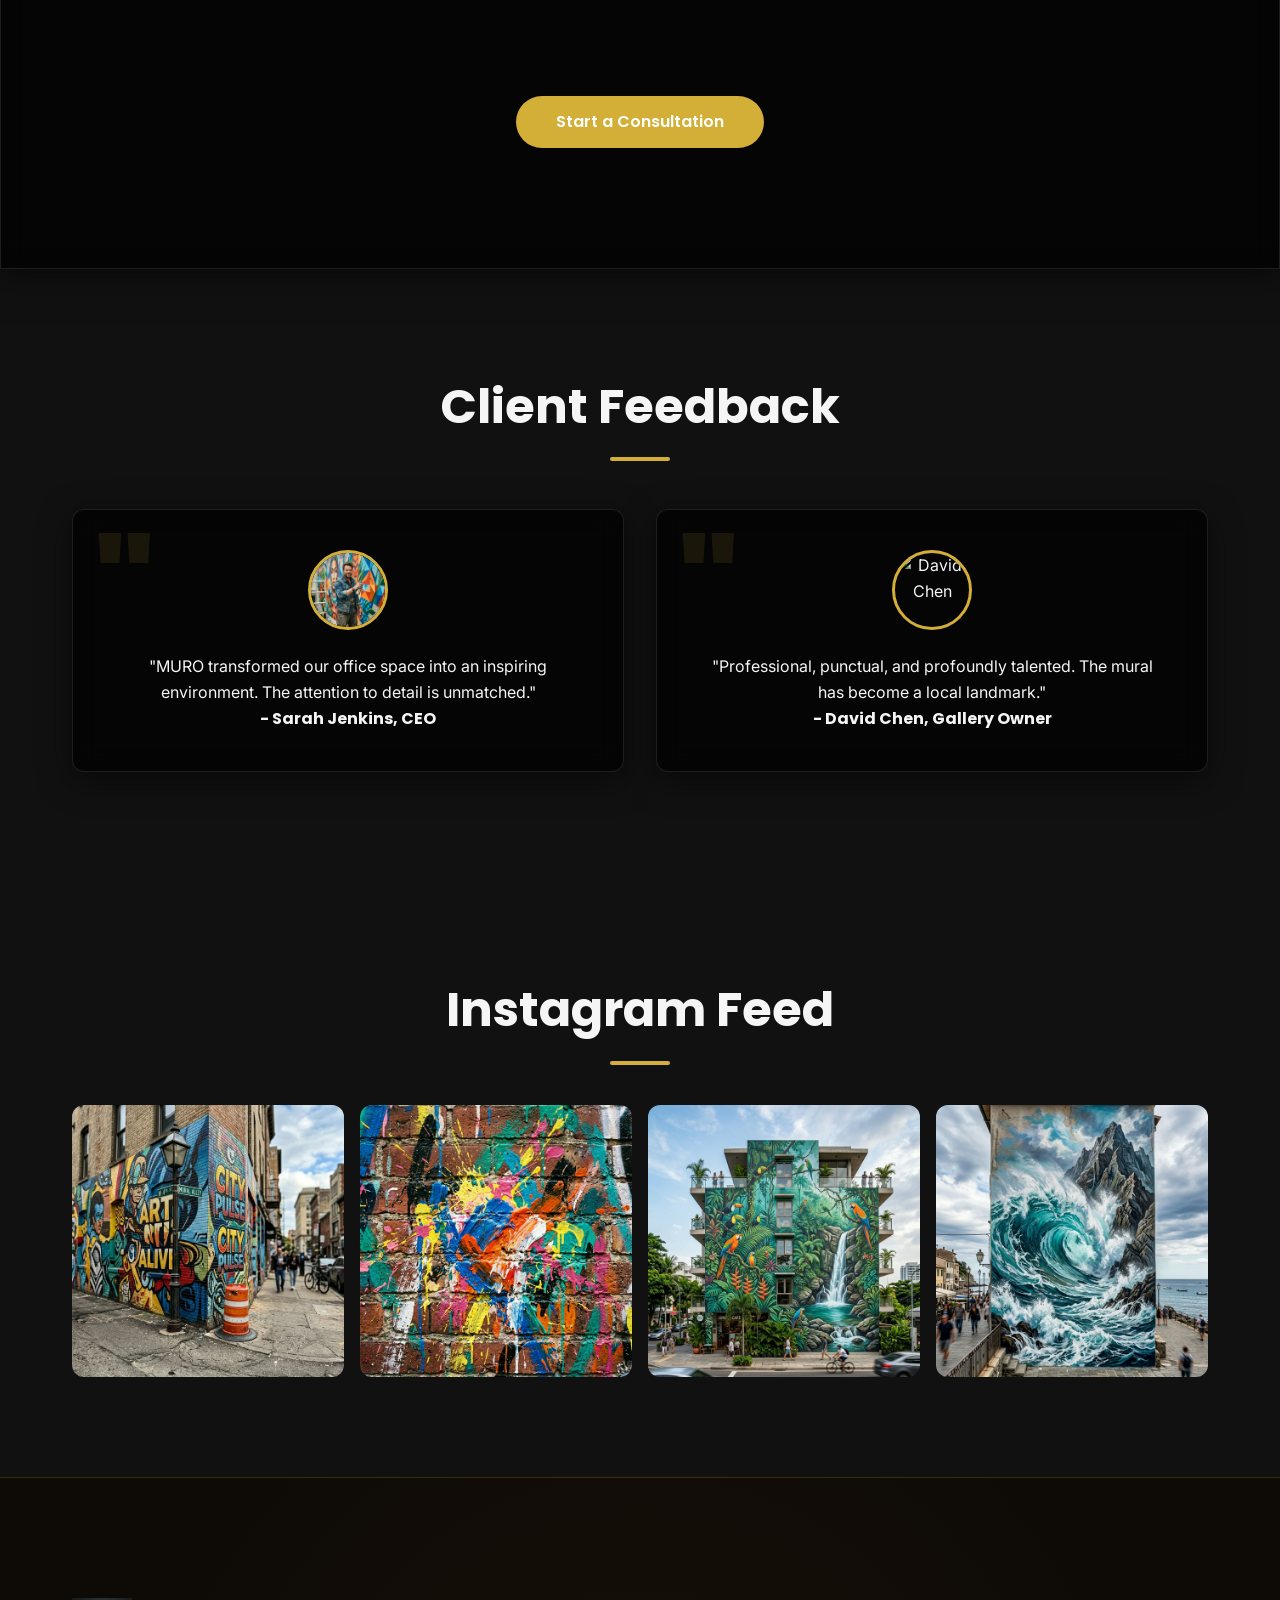
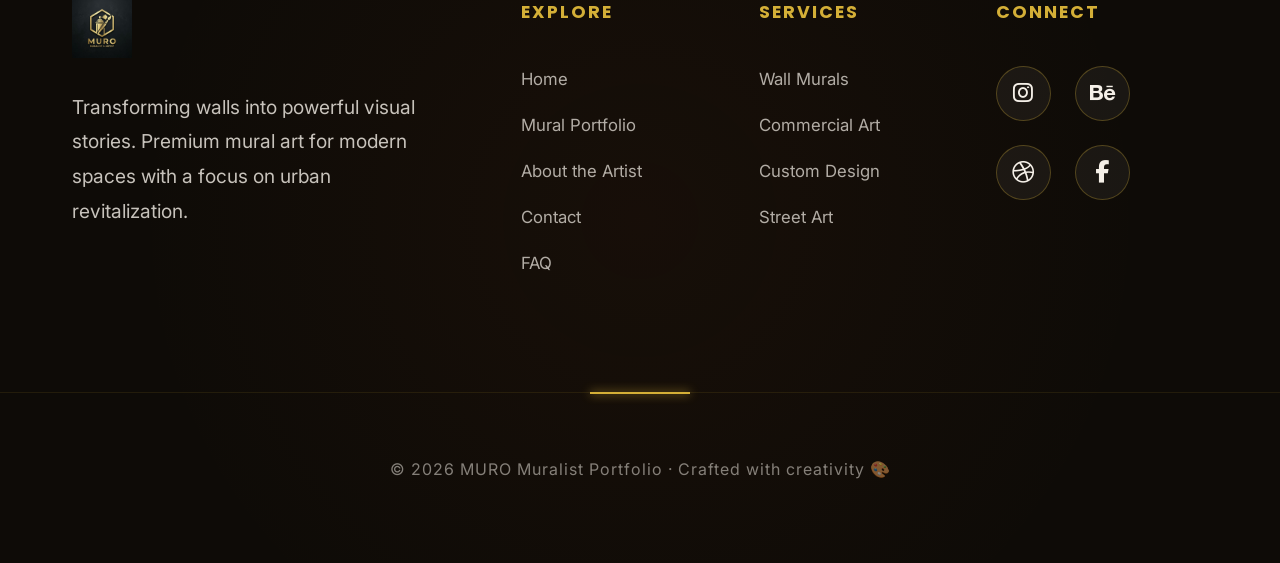
==== commit 4b7cfa78: "Add files via upload" ====
--- a/index.html
+++ b/index.html
@@ -23,8 +23,7 @@
                 <li><a href="#about">About the Artist</a></li>
                 <li><a href="#contact">Contact</a></li>
                 <li><a href="#faq">FAQ</a></li>
-                <li><a href="#reviews">Reviews</a></li>
-                <li class="nav-login-item"><a href="login.html" class="btn btn-outline nav-login-btn">Login</a></li>
+                <li><a href="login.html" class="btn btn-outline nav-login-btn">Login</a></li>
             </ul>
 
             <div class="nav-actions">
@@ -50,7 +49,6 @@
         <a href="#about">About the Artist</a>
         <a href="#contact">Contact</a>
         <a href="#faq">FAQ</a>
-        <a href="#reviews">Reviews</a>
         <a href="login.html" class="btn btn-primary mobile-login-btn">Login</a>
         
         <div class="mobile-actions">
@@ -356,7 +354,7 @@
         <!-- Note: Sections 15 & 16 are separate pages (Login/Register) -->
 
         <!-- 17. Testimonials Section -->
-        <section id="reviews" class="section testimonials-section">
+        <section class="section testimonials-section">
             <div class="container">
                 <h2 class="reveal">Client Feedback</h2>
                 <div class="testimonials-grid">
--- a/style.css
+++ b/style.css
@@ -35,7 +35,10 @@
     box-sizing: border-box;
 }
 
-html {
+html, body {
+    overflow-x: hidden;
+    width: 100%;
+    position: relative;
     scroll-behavior: smooth;
 }
 
@@ -44,7 +47,6 @@
     background-color: var(--primary-bg);
     color: var(--primary-text);
     line-height: 1.6;
-    overflow-x: hidden;
     transition: background-color 0.3s, color 0.3s;
 }
 
@@ -104,8 +106,6 @@
 
 .section {
     padding: 100px 0;
-    /* Fixed navbar offset when jumping to section anchors (e.g. #reviews) */
-    scroll-margin-top: 120px;
 }
 
 /* Glassmorphism */
@@ -278,8 +278,7 @@
 .mobile-menu {
     position: fixed;
     top: 0;
-    left: -100%;
-    right: auto;
+    right: -100%;
     width: 100%;
     height: 100vh;
     background: var(--primary-bg);
@@ -292,10 +291,12 @@
     transition: 0.5s cubic-bezier(0.77, 0, 0.175, 1);
     box-shadow: -10px 0 30px rgba(0, 0, 0, 0.5);
     overflow-y: auto;
+    visibility: hidden;
 }
 
 .mobile-menu.active {
-    left: 0;
+    right: 0;
+    visibility: visible;
 }
 
 .mobile-menu a {
@@ -422,6 +423,10 @@
     box-shadow: var(--shadow);
 }
 
+.highlight-text {
+    text-align: center;
+}
+
 /* Style & Inspiration Redesign */
 .style-section {
     position: relative;
@@ -473,9 +478,11 @@
 
 .style-accent-text {
     position: absolute;
-    top: -20px;
+    top: 0;
     left: 0;
-    font-size: 15rem;
+    width: 100%;
+    text-align: center;
+    font-size: clamp(1.5rem, 8vw, 12rem);
     font-weight: 900;
     opacity: 0.05;
     color: var(--primary-text);
@@ -501,10 +508,6 @@
         width: 100%;
         margin-top: -100px;
         padding: 3rem;
-    }
-    
-    .style-accent-text {
-        font-size: 8rem;
     }
 }
 
@@ -679,22 +682,22 @@
     opacity: 0;
 }
 
-.faq-item.open {
+.faq-item.active {
     border-color: var(--accent-color);
     box-shadow: 0 10px 30px rgba(212, 175, 55, 0.1);
 }
 
-.faq-item.open .faq-header {
+.faq-item.active .faq-header {
     background: rgba(212, 175, 55, 0.05);
 }
 
-.faq-item.open .faq-content {
+.faq-item.active .faq-content {
     max-height: 300px;
     padding: 0 2rem 2rem;
     opacity: 1;
 }
 
-.faq-item.open .faq-header i {
+.faq-item.active .faq-header i {
     transform: rotate(180deg);
 }
 
@@ -783,98 +786,6 @@
 .auth-footer a {
     color: var(--accent-color);
     font-weight: 600;
-}
-
-/* Auth page extras (login/register) */
-.auth-row {
-    width: 100%;
-    display: flex;
-    align-items: center;
-    justify-content: space-between;
-    gap: 1rem;
-    margin: 0 0 1.5rem;
-}
-
-.auth-remember {
-    display: flex;
-    align-items: center;
-    gap: 0.6rem;
-    font-size: 0.95rem;
-    color: var(--secondary-text);
-    cursor: pointer;
-}
-
-.auth-remember input {
-    width: 18px;
-    height: 18px;
-    accent-color: var(--accent-color);
-}
-
-.auth-link {
-    color: var(--accent-color);
-    font-weight: 600;
-    font-size: 0.95rem;
-    white-space: nowrap;
-}
-
-.auth-social {
-    margin-top: 1.5rem;
-}
-
-.auth-social-title {
-    text-align: center;
-    font-size: 0.9rem;
-    opacity: 0.7;
-    margin-bottom: 1.1rem;
-}
-
-.auth-social-icons {
-    display: flex;
-    justify-content: center;
-    gap: 1rem;
-    flex-wrap: wrap;
-}
-
-.auth-social-icons a {
-    width: 48px;
-    height: 48px;
-    border-radius: 50%;
-    display: flex;
-    align-items: center;
-    justify-content: center;
-    border: 1px solid var(--glass-border);
-    background: rgba(0, 0, 0, 0.03);
-    color: var(--primary-text);
-    transition: var(--transition);
-}
-
-.auth-social-icons a:hover {
-    border-color: var(--accent-color);
-    color: var(--accent-color);
-    transform: translateY(-3px);
-}
-
-.auth-terms-row {
-    width: 100%;
-    text-align: left;
-    margin: 0 0 1.5rem;
-}
-
-.auth-terms {
-    display: flex;
-    align-items: flex-start;
-    gap: 0.7rem;
-    font-size: 0.95rem;
-    color: var(--secondary-text);
-    cursor: pointer;
-    line-height: 1.4;
-}
-
-.auth-terms input {
-    margin-top: 0.25rem;
-    width: 18px;
-    height: 18px;
-    accent-color: var(--accent-color);
 }
 
 .studio-container {
@@ -1166,9 +1077,9 @@
 
 .footer-social .social-icons {
     display: flex;
-    gap: 1rem;
-    justify-content: center;
-    flex-wrap: nowrap; /* Keep Connect icons on a single line (desktop) */
+    gap: 1.5rem;
+    justify-content: flex-start;
+    flex-wrap: wrap;
 }
 
 .footer-social .social-icons a {
@@ -1221,44 +1132,15 @@
 /* Responsive Overrides */
 @media (max-width: 1024px) {
     .nav-container {
-        position: relative;
-        justify-content: center; /* Keep logo centered on tablet */
-    }
-
-    /* Hide all navbar items except Login (keep it visible) */
-    .nav-links {
-        position: absolute;
-        right: 5.5rem;
-        top: 50%;
-        transform: translateY(-50%);
-        gap: 0;
-        align-items: center;
-    }
-    .nav-links li {
+        justify-content: space-between;
+    }
+
+    .logo {
+        margin-right: auto;
+    }
+
+    .nav-links, .nav-actions .toggle-btn {
         display: none;
-    }
-    .nav-links li.nav-login-item {
-        display: block;
-    }
-
-    .nav-links li.nav-login-item a {
-        display: inline-flex;
-        opacity: 1;
-    }
-    .nav-links a:not(.nav-login-btn) {
-        display: none;
-    }
-
-    .nav-actions .toggle-btn {
-        display: none;
-    }
-
-    .nav-actions {
-        position: absolute;
-        right: 1rem;
-        top: 50%;
-        transform: translateY(-50%);
-        gap: 0;
     }
 
     .hamburger {
@@ -1266,25 +1148,53 @@
     }
 
     .footer-grid {
-        grid-template-columns: repeat(2, 1fr);
-        text-align: center; /* keep small headings centered on tablet */
+        grid-template-columns: repeat(3, 1fr);
+        gap: 3rem;
+        text-align: center;
+    }
+
+    .footer-brand {
+        grid-column: 1 / -1;
+        margin-bottom: 3rem;
+    }
+
+    .footer-brand .logo img {
+        margin: 0 auto 1.5rem;
+    }
+
+    .footer-brand p {
+        margin: 0 auto;
+        max-width: 600px;
+    }
+
+    .footer-social .social-icons {
+        justify-content: center;
+    }
+
+    .highlight-container, 
+    .detail-card {
+        grid-template-columns: 1fr;
+        gap: 3rem;
+    }
+
+    .detail-map {
+        grid-row: 1;
+    }
+
+    .detail-info {
+        grid-row: 2;
     }
 }
 
 @media (max-width: 768px) {
-    .container {
-        padding: 0 1rem; /* prevent slight horizontal shifts */
-    }
-
-    .nav-links {
-        display: none; /* keep mobile navbar clean */
-    }
-
     footer {
         padding: 80px 0 40px;
     }
     
-    .footer-grid {
+    .footer-grid,
+    .featured-grid,
+    .process-steps,
+    .testimonials-grid {
         grid-template-columns: 1fr;
         gap: 4rem;
         text-align: center;
@@ -1292,11 +1202,15 @@
     
     .footer-brand p {
         margin: 0 auto;
+        max-width: 100%;
+    }
+    
+    .footer-brand .logo img {
+        margin: 0 auto 1.5rem;
     }
     
     .footer-social .social-icons {
         justify-content: center;
-        flex-wrap: wrap;
     }
     
     .timeline::before {
@@ -1312,71 +1226,6 @@
     
     .gallery-grid {
         grid-template-columns: 1fr;
-    }
-
-    /* Fix “INSPIRATION” background word being clipped on mobile */
-    .style-accent-text {
-        left: 50%;
-        transform: translateX(-50%);
-        top: -5px;
-        font-size: 5.2rem;
-        line-height: 1;
-    }
-
-    /* Contact form: show clear input boxes on mobile */
-    .contact-card {
-        padding: 3rem 1.5rem;
-        max-width: 100%;
-    }
-
-    .contact-card .form-group {
-        margin-bottom: 2rem;
-    }
-
-    .contact-card input,
-    .contact-card textarea {
-        background: var(--secondary-bg) !important;
-        border: 1px solid var(--glass-border) !important;
-        border-bottom: 1px solid var(--glass-border) !important;
-        border-radius: 10px !important;
-        padding: 1rem !important;
-        font-size: 1rem !important;
-        text-align: left !important;
-    }
-
-    .contact-card input:focus,
-    .contact-card textarea:focus {
-        border-color: var(--accent-color) !important;
-        background: rgba(212, 175, 55, 0.05) !important;
-    }
-
-    .contact-card .btn {
-        padding: 1rem 2.5rem;
-        font-size: 1rem;
-        margin-top: 0;
-    }
-
-    /* Auth pages: tighten spacing on mobile */
-    .auth-card {
-        padding: 2.25rem 1.5rem;
-    }
-
-    .auth-card .form-group {
-        margin-bottom: 1.25rem;
-    }
-
-    .auth-row {
-        flex-direction: column;
-        align-items: flex-start;
-        gap: 0.5rem;
-    }
-
-    .auth-social-icons {
-        gap: 0.75rem;
-    }
-
-    .auth-link {
-        white-space: normal;
     }
 
     .mobile-actions {
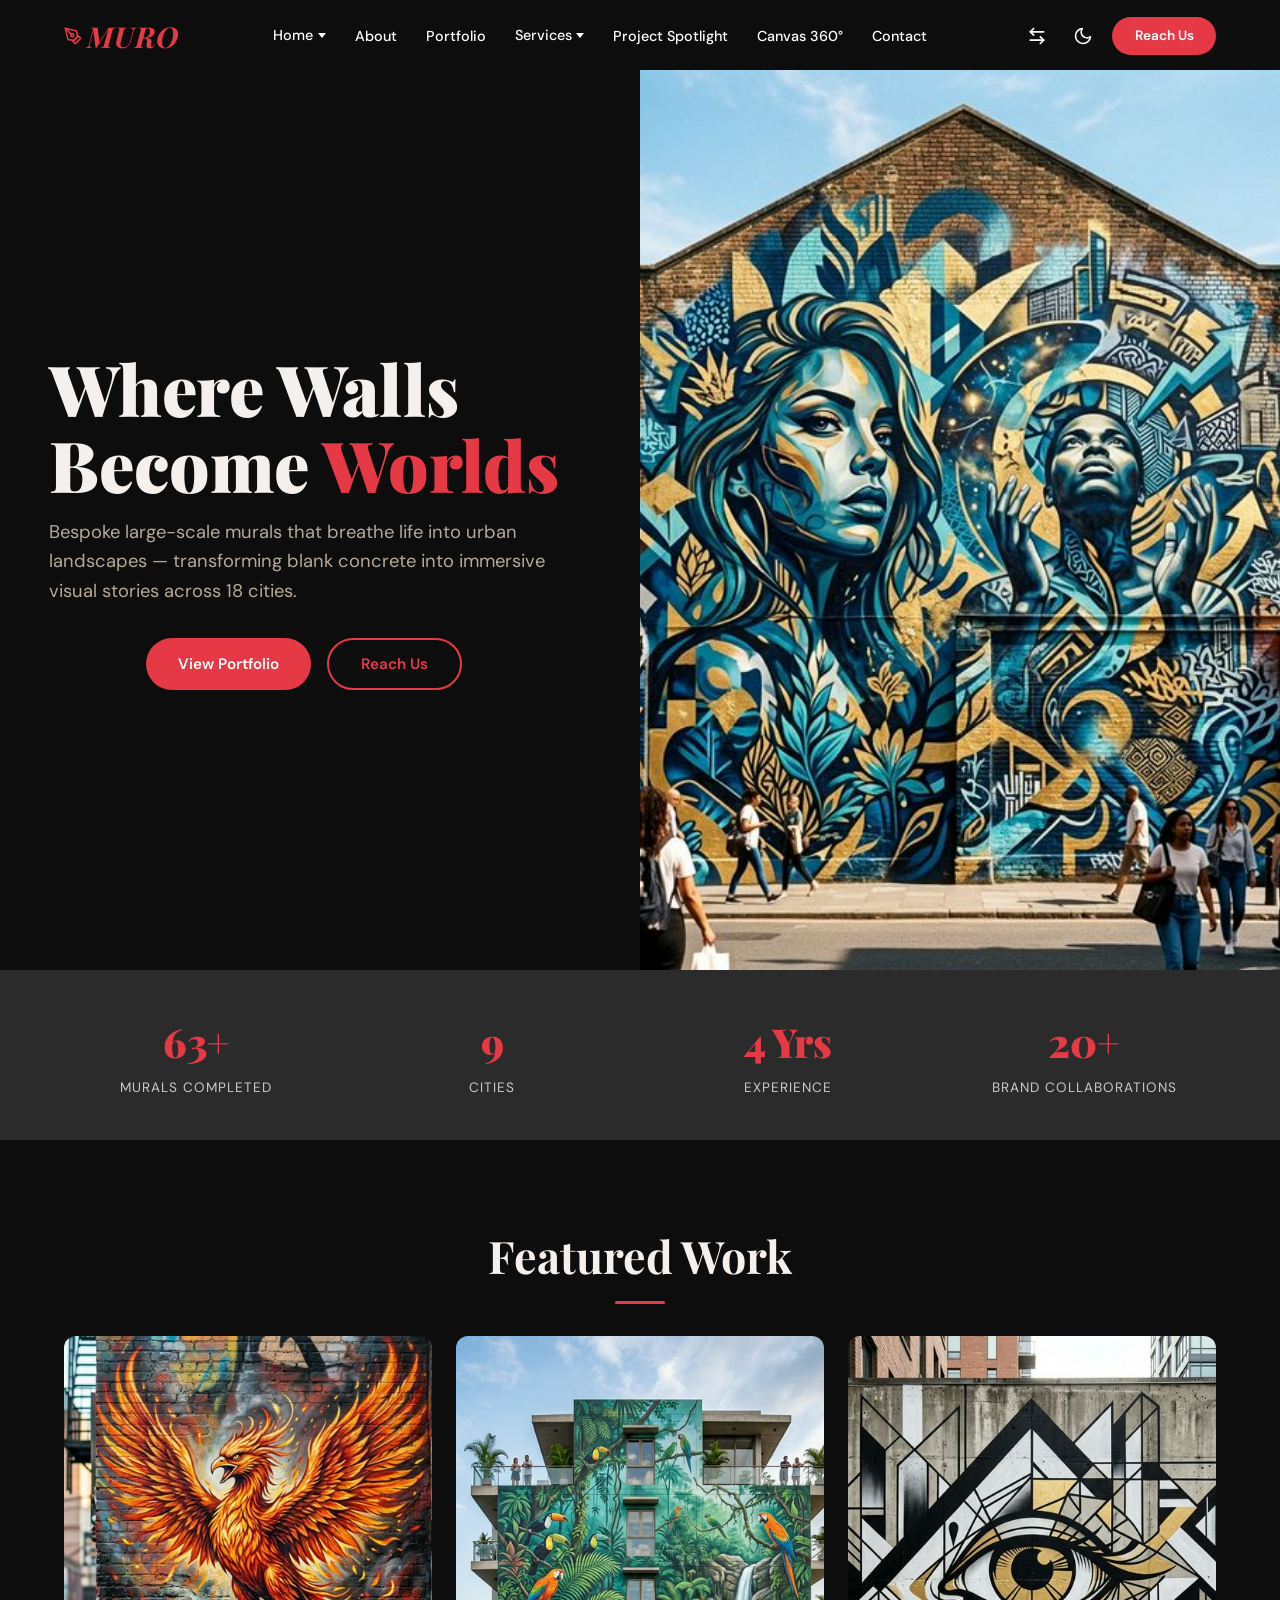
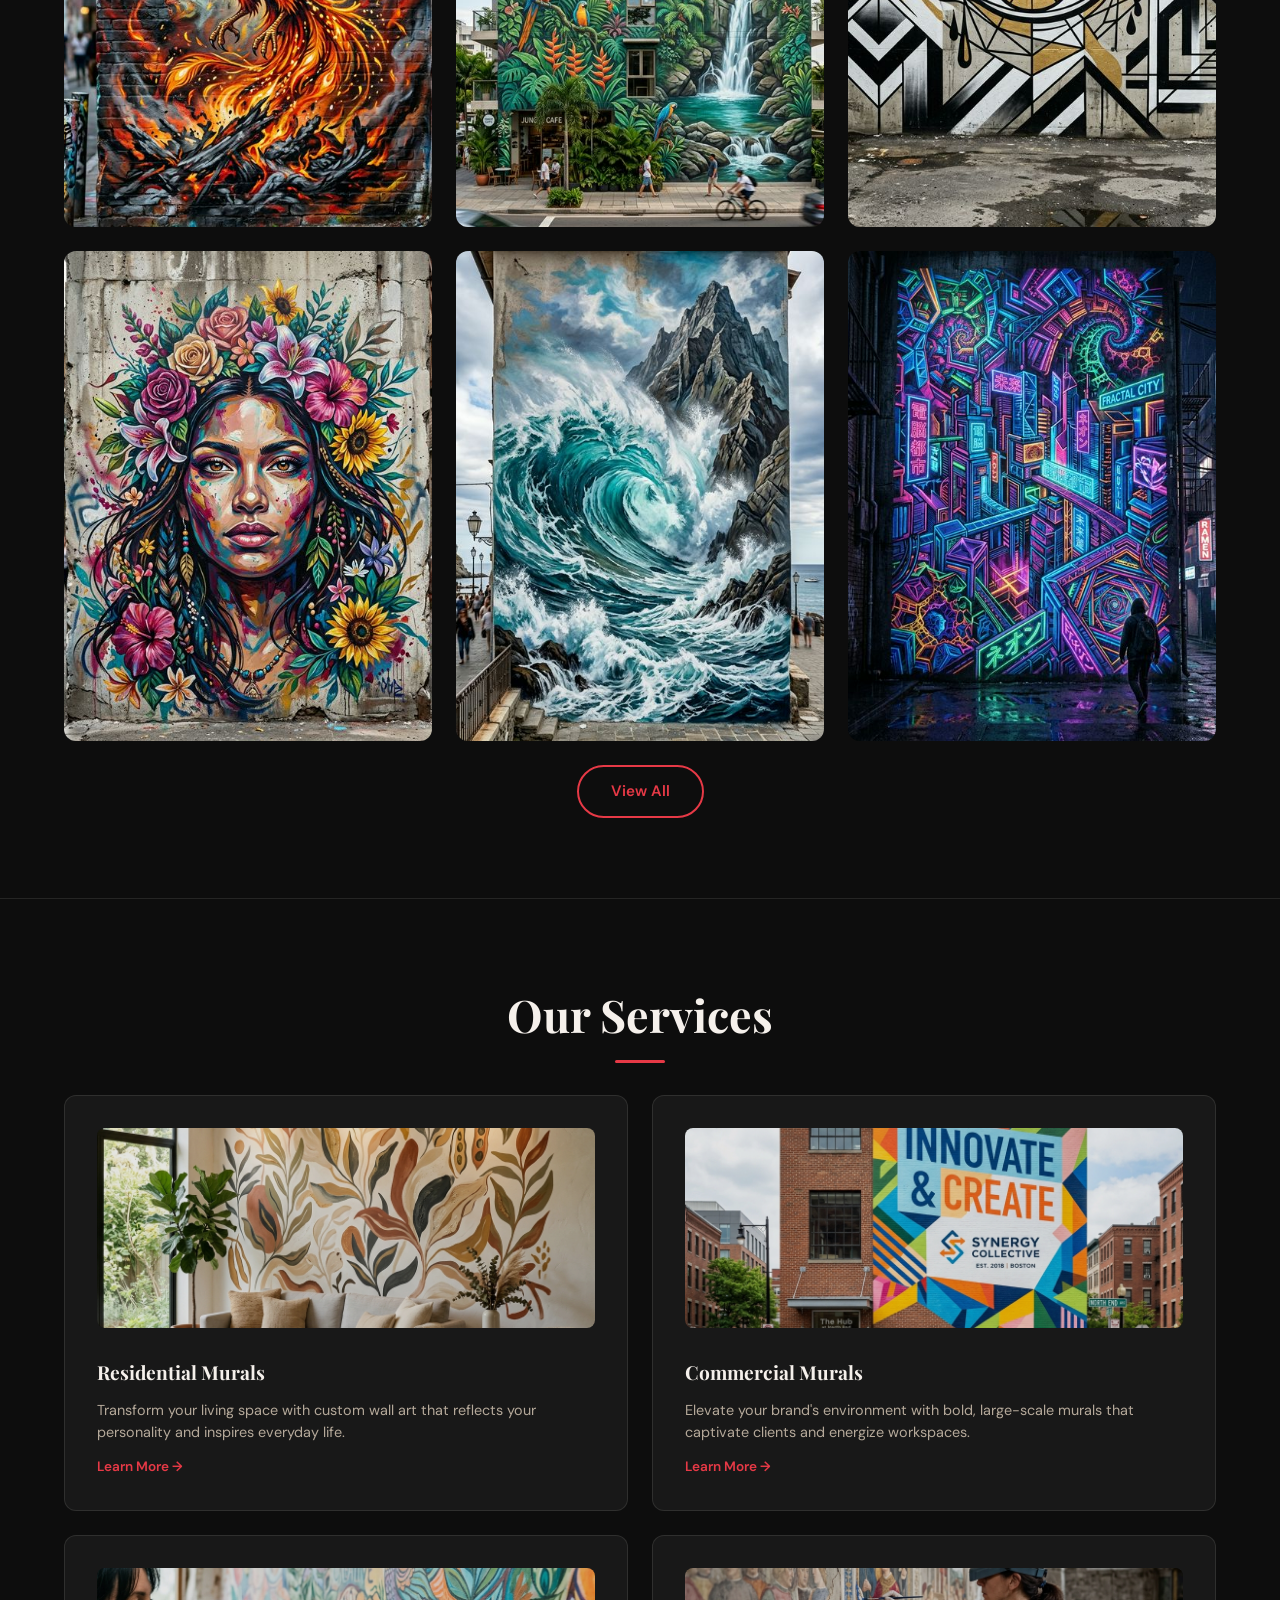
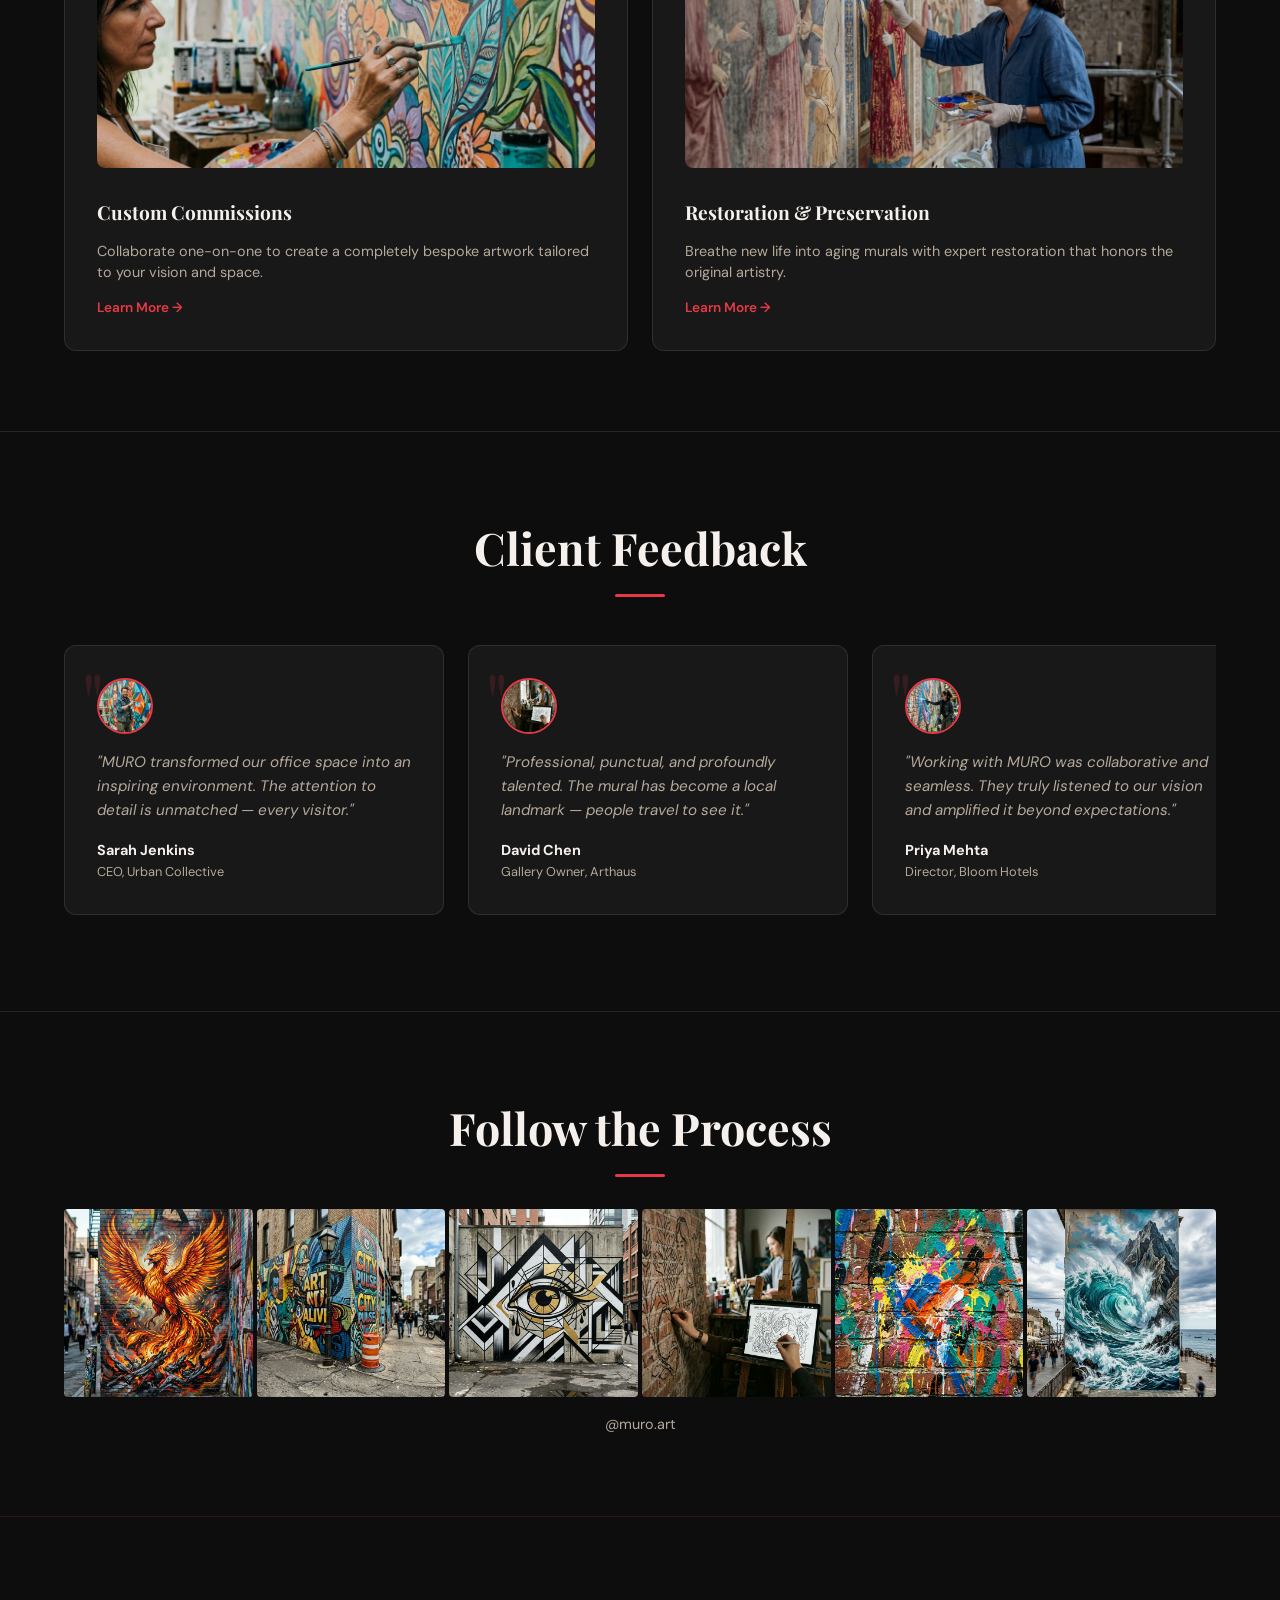
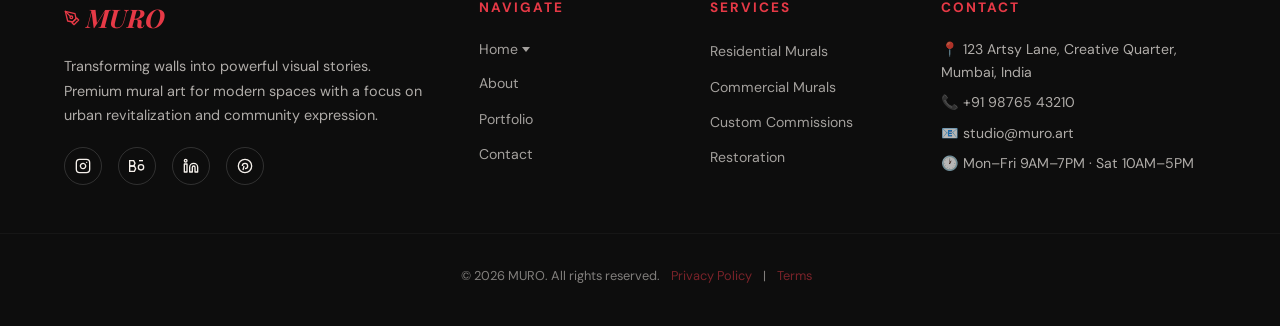
==== commit 7d332d94: "Add files via upload HaostedByVamsi" ====
--- a/index.html
+++ b/index.html
@@ -1,433 +1,284 @@
 <!DOCTYPE html>
 <html lang="en" dir="ltr">
 <head>
-    <meta charset="UTF-8">
-    <meta name="viewport" content="width=device-width, initial-scale=1.0">
-    <title>MURO | Freelance Muralist Portfolio</title>
-    <link rel="icon" type="image/png" href="assets/images/favicon.png">
-    <link rel="stylesheet" href="style.css">
-    <!-- Font Awesome for icons -->
-    <link rel="stylesheet" href="https://cdnjs.cloudflare.com/ajax/libs/font-awesome/6.4.0/css/all.min.css">
+  <meta charset="UTF-8">
+  <meta name="viewport" content="width=device-width, initial-scale=1.0">
+  <title>MURO | Freelance Muralist — Where Walls Become Worlds</title>
+  <meta name="description" content="MURO is a freelance muralist and public art portfolio — bespoke large-scale murals transforming spaces across 18 cities worldwide.">
+  <link rel="icon" type="image/png" href="assets/images/favicon.png">
+  <link rel="stylesheet" href="style.css">
 </head>
 <body data-theme="dark">
-    <!-- Navigation -->
-    <nav class="glass">
-        <div class="container nav-container">
-            <a href="#" class="logo">
-                <img src="assets/images/logo.png" alt="MURO Logo">
-            </a>
-            
-            <ul class="nav-links">
-                <li><a href="#canvas">Canvas</a></li>
-                <li><a href="#portfolio">Mural Portfolio</a></li>
-                <li><a href="#about">About the Artist</a></li>
-                <li><a href="#contact">Contact</a></li>
-                <li><a href="#faq">FAQ</a></li>
-                <li><a href="login.html" class="btn btn-outline nav-login-btn">Login</a></li>
-            </ul>
-
-            <div class="nav-actions">
-                <button id="theme-toggle" class="toggle-btn" title="Toggle Dark/Light Mode">
-                    <i class="fas fa-moon"></i>
-                </button>
-                <button id="rtl-toggle" class="toggle-btn" title="Toggle RTL Support">
-                    <i class="fas fa-language"></i>
-                </button>
-                <div class="hamburger">
-                    <span></span>
-                    <span></span>
-                    <span></span>
-                </div>
-            </div>
-        </div>
-    </nav>
-
-    <!-- Mobile Menu -->
-    <div class="mobile-menu">
-        <a href="#canvas">Canvas</a>
-        <a href="#portfolio">Mural Portfolio</a>
-        <a href="#about">About the Artist</a>
-        <a href="#contact">Contact</a>
-        <a href="#faq">FAQ</a>
-        <a href="login.html" class="btn btn-primary mobile-login-btn">Login</a>
-        
-        <div class="mobile-actions">
-            <button class="mobile-toggle-btn theme-toggle-mobile" title="Toggle Dark/Light Mode">
-                <i class="fas fa-moon"></i>
-            </button>
-            <button class="mobile-toggle-btn rtl-toggle-mobile" title="Toggle RTL Support">
-                <i class="fas fa-language"></i>
-            </button>
-        </div>
-    </div>
-
-    <main>
-        <!-- 1. Fullscreen Hero Section -->
-        <section id="canvas" class="hero-section">
-            <div class="hero-overlay"></div>
-            <div class="hero-content reveal">
-                <h1>Transforming Spaces <br><span>Into Stories</span></h1>
-                <p>Bespoke large-scale murals that breathe life into urban landscapes.</p>
-                <div class="centered-btn">
-                    <a href="#portfolio" class="btn btn-primary">Explore Gallery</a>
-                </div>
-            </div>
-        </section>
-
-        <!-- 2. Featured Murals Preview -->
-        <section class="section featured-preview">
-            <div class="container">
-                <h2 class="reveal">Featured Work</h2>
-                <div class="featured-grid">
-                    <div class="mural-card reveal">
-                        <img src="assets/images/mural-1.png" alt="Mural 1">
-                        <div class="mural-info">
-                            <h3>Rise of the Phoenix</h3>
-                            <p>Urban Revitalization</p>
-                        </div>
-                    </div>
-                    <div class="mural-card reveal">
-                        <img src="assets/images/mural-2.png" alt="Mural 2">
-                        <div class="mural-info">
-                            <h3>Jungle Echoes</h3>
-                            <p>Architectural Statement</p>
-                        </div>
-                    </div>
-                    <div class="mural-card reveal">
-                        <img src="assets/images/mural-3.png" alt="Mural 3">
-                        <div class="mural-info">
-                            <h3>Geometric Vision</h3>
-                            <p>Minimalist Design</p>
-                        </div>
-                    </div>
-                </div>
-            </div>
-        </section>
-
-        <!-- 3. Artist Highlight Strip -->
-        <section class="artist-highlight glass section">
-            <div class="container highlight-container">
-                <div class="highlight-image reveal">
-                    <img src="assets/images/artist.png" alt="Artist Portrait">
-                </div>
-                <div class="highlight-text reveal">
-                    <span>The Visionary</span>
-                    <h2>Meet MURO</h2>
-                    <p>With over 10 years of experience painting walls across the globe, I specialize in creating immersive vertical experiences that challenge the boundary between art and architecture.</p>
-                    <div class="centered-btn">
-                        <a href="#about" class="btn btn-outline">Read My Story</a>
-                    </div>
-                </div>
-            </div>
-        </section>
-
-        <!-- 4. Portfolio Gallery Grid -->
-        <section id="portfolio" class="section gallery-section">
-            <div class="container">
-                <h2 class="reveal">Mural Portfolio</h2>
-                <div class="gallery-grid">
-                    <div class="gallery-item reveal"><img src="assets/images/mural-4.png" alt="Mural 4"></div>
-                    <div class="gallery-item reveal"><img src="assets/images/mural-5.png" alt="Mural 5"></div>
-                    <div class="gallery-item reveal"><img src="assets/images/mural-6.png" alt="Mural 6"></div>
-                    <div class="gallery-item reveal"><img src="assets/images/hero.png" alt="Hero Mural"></div>
-                </div>
-            </div>
-        </section>
-
-        <!-- 5. Project Details Section -->
-        <section class="section project-details">
-            <div class="container">
-                <h2 class="reveal">Project Spotlight</h2>
-                <div class="detail-card glass reveal">
-                    <div class="detail-info">
-                        <h3>Vibrant Soul Mural</h3>
-                        <p>Located in the heart of the arts district, this project aimed to represent the diversity and resilience of the community through bold colors and intricate floral motifs.</p>
-                        <ul class="project-meta">
-                            <li><strong>Location:</strong> City Center, NY</li>
-                            <li><strong>Completed:</strong> June 2025</li>
-                            <li><strong>Style:</strong> Urban Floral</li>
-                        </ul>
-                    </div>
-                    <div class="detail-map">
-                        <img src="assets/images/mural-4.png" alt="Project Detail">
-                        <div class="map-overlay">
-                            <span><i class="fas fa-map-marker-alt"></i> View on Map</span>
-                        </div>
-                    </div>
-                </div>
-            </div>
-        </section>
-
-        <!-- 6. Creative Process Section -->
-        <section class="section process-section">
-            <div class="container">
-                <h2 class="reveal">Creative Process</h2>
-                <div class="process-steps">
-                    <div class="step reveal">
-                        <img src="assets/images/process-1.png" alt="Sketching">
-                        <div class="step-content">
-                            <span>01</span>
-                            <h3>Sketching & Concepts</h3>
-                            <p>Developing the visual narrative and scaling the design for the specific wall.</p>
-                        </div>
-                    </div>
-                    <div class="step reveal">
-                        <img src="assets/images/process-2.png" alt="Painting">
-                        <div class="step-content">
-                            <span>02</span>
-                            <h3>Execution & Flow</h3>
-                            <p>Layering colors and textures using premium industrial-grade paints.</p>
-                        </div>
-                    </div>
-                    <div class="step reveal">
-                        <img src="assets/images/process-3.png" alt="Final Result">
-                        <div class="step-content">
-                            <span>03</span>
-                            <h3>Final Unveiling</h3>
-                            <p>Adding the finishing touches and protective coats for longevity.</p>
-                        </div>
-                    </div>
-                </div>
-            </div>
-        </section>
-
-        <!-- 7. Artist Bio Section -->
-        <section id="about" class="section bio-section">
-            <div class="container">
-                <div class="bio-content reveal">
-                    <h2>Artistic Journey</h2>
-                    <p>Every wall is a blank page. For me, painting is not just about decoration; it's about dialogue. I believe that public art has the power to transform neighborhoods and inspire conversations that wouldn't happen otherwise.</p>
-                    <p>Born in the streets and refined in the studio, my style is a blend of traditional fine art techniques and modern street art rebellion.</p>
-                </div>
-            </div>
-        </section>
-
-        <!-- 8. Timeline / Journey -->
-        <section class="section timeline-section glass">
-            <div class="container">
-                <h2 class="reveal">Milestones</h2>
-                <div class="timeline">
-                    <div class="timeline-item reveal">
-                        <div class="date">2015</div>
-                        <div class="content">Started painting local rooftops.</div>
-                    </div>
-                    <div class="timeline-item reveal">
-                        <div class="date">2018</div>
-                        <div class="content">First international commission in Berlin.</div>
-                    </div>
-                    <div class="timeline-item reveal">
-                        <div class="date">2021</div>
-                        <div class="content">Won the "Urban Visionary" award.</div>
-                    </div>
-                    <div class="timeline-item reveal">
-                        <div class="date">2024</div>
-                        <div class="content">Completed the largest mural in the state.</div>
-                    </div>
-                </div>
-            </div>
-        </section>
-
-        <!-- 9. Style & Inspiration -->
-        <section class="section style-section">
-            <div class="style-accent-text">INSPIRATION</div>
-            <div class="style-container container">
-                <div class="style-visual reveal">
-                    <img src="assets/images/mural-6.png" alt="Inspiration">
-                </div>
-                <div class="inspiration-card glass reveal">
-                    <h2>Philosophy</h2>
-                    <h3>Color. Scale. Emotion.</h3>
-                    <p>I draw inspiration from the natural world's organic shapes and the city's rigid geometry. This contrast creates a tension that I explore in every stroke.</p>
-                    <p class="inspiration-quote">"Inspiration is everywhere, if you look at the mundane with artistic eyes."</p>
-                </div>
-            </div>
-        </section>
-
-        <!-- 10. Awards / Recognition / Clients -->
-        <section class="section awards-section">
-            <div class="container">
-                <h2 class="reveal">Trusted By</h2>
-                <div class="awards-grid">
-                    <div class="award-card glass reveal">
-                        <i class="fas fa-trophy"></i>
-                        <span>Best Urban Art 2023</span>
-                    </div>
-                    <div class="award-card glass reveal">
-                        <i class="fas fa-star"></i>
-                        <span>AIA Design Award</span>
-                    </div>
-                    <div class="award-card glass reveal">
-                        <i class="fas fa-building"></i>
-                        <span>Metropolis Inc.</span>
-                    </div>
-                    <div class="award-card glass reveal">
-                        <i class="fas fa-city"></i>
-                        <span>City Arts Council</span>
-                    </div>
-                </div>
-            </div>
-        </section>
-
-        <!-- 11. Contact Form Section -->
-        <section id="contact" class="section contact-section">
-            <div class="container">
-                <h2 class="reveal">Let's Create Together</h2>
-                <div class="contact-card glass reveal">
-                    <form id="contact-form">
-                        <div class="form-group">
-                            <input type="text" placeholder="Your Name" required>
-                        </div>
-                        <div class="form-group">
-                            <input type="email" placeholder="Your Email" required>
-                        </div>
-                        <div class="form-group">
-                            <textarea placeholder="Tell me about your project" rows="5" required></textarea>
-                        </div>
-                        <div class="centered-btn">
-                            <button type="submit" class="btn btn-primary">Send Message</button>
-                        </div>
-                    </form>
-                </div>
-            </div>
-        </section>
-
-        <!-- 12. Studio / Location Section -->
-        <section class="section studio-section">
-            <div class="studio-bg"></div>
-            <div class="container studio-container reveal">
-                <div class="studio-card glass">
-                    <h2>The Studio</h2>
-                    <p><i class="fas fa-map-marker-alt"></i> 123 Artsy Lane, Creative Quarter, NY</p>
-                    <p><i class="fas fa-clock"></i> Mon - Fri: 9am - 6pm</p>
-                    <p><i class="fas fa-phone"></i> +1 234 567 890</p>
-                </div>
-            </div>
-        </section>
-
-        <!-- 13. FAQ Accordion Section -->
-        <section id="faq" class="section faq-section">
-            <div class="container">
-                <h2 class="reveal">Common Questions</h2>
-                <div class="faq-accordion">
-                    <div class="faq-item reveal">
-                        <div class="faq-header">
-                            <h3>How long does a mural take?</h3>
-                            <i class="fas fa-chevron-down"></i>
-                        </div>
-                        <div class="faq-content">
-                            <p>Depending on the scale and complexity, most murals take between 5 to 14 days to complete.</p>
-                        </div>
-                    </div>
-                    <div class="faq-item reveal">
-                        <div class="faq-header">
-                            <h3>What materials do you use?</h3>
-                            <i class="fas fa-chevron-down"></i>
-                        </div>
-                        <div class="faq-content">
-                            <p>I use high-quality industrial spray paints and acrylics designed for longevity and UV protection.</p>
-                        </div>
-                    </div>
-                    <div class="faq-item reveal">
-                        <div class="faq-header">
-                            <h3>Do you travel for projects?</h3>
-                            <i class="fas fa-chevron-down"></i>
-                        </div>
-                        <div class="faq-content">
-                            <p>Yes, I am available for projects worldwide. Travel costs are handled separately from commission fees.</p>
-                        </div>
-                    </div>
-                </div>
-            </div>
-        </section>
-
-        <!-- 14. CTA Section -->
-        <section class="section cta-section glass">
-            <div class="container reveal">
-                <h2>Got a BIG idea?</h2>
-                <p>Let's turn that blank wall into a masterpiece.</p>
-                <div class="centered-btn">
-                    <a href="#contact" class="btn btn-primary">Start a Consultation</a>
-                </div>
-            </div>
-        </section>
-
-        <!-- Note: Sections 15 & 16 are separate pages (Login/Register) -->
-
-        <!-- 17. Testimonials Section -->
-        <section class="section testimonials-section">
-            <div class="container">
-                <h2 class="reveal">Client Feedback</h2>
-                <div class="testimonials-grid">
-                    <div class="testimonial-card glass reveal">
-                        <div class="client-img"><img src="assets/images/artist.png" alt="Client 1"></div>
-                        <p>"MURO transformed our office space into an inspiring environment. The attention to detail is unmatched."</p>
-                        <h4>- Sarah Jenkins, CEO</h4>
-                    </div>
-                    <div class="testimonial-card glass reveal">
-                        <div class="client-img"><img src="https://encrypted-tbn0.gstatic.com/images?q=tbn:ANd9GcR3kMEdpKSvGLeCQxmQue0dNkTlLAWmJdv1Og&s" alt="David Chen" class="crop-top"></div>
-                        <p>"Professional, punctual, and profoundly talented. The mural has become a local landmark."</p>
-                        <h4>- David Chen, Gallery Owner</h4>
-                    </div>
-                </div>
-            </div>
-        </section>
-
-        <!-- 18. Social / Media Showcase -->
-        <section class="section social-section">
-            <div class="container">
-                <h2 class="reveal">Instagram Feed</h2>
-                <div class="social-grid">
-                    <div class="social-item reveal"><img src="assets/images/social-1.png" alt="Social 1"></div>
-                    <div class="social-item reveal"><img src="assets/images/social-2.png" alt="Social 2"></div>
-                    <div class="social-item reveal"><img src="assets/images/mural-2.png" alt="Social 3"></div>
-                    <div class="social-item reveal"><img src="assets/images/mural-5.png" alt="Social 4"></div>
-                </div>
-            </div>
-        </section>
-    </main>
-
-    <footer>
-        <div class="container footer-grid">
-            <div class="footer-brand">
-                <a href="index.html" class="logo">
-                    <img src="assets/images/logo.png" alt="MURO Logo">
-                </a>
-                <p>Transforming walls into powerful visual stories. Premium mural art for modern spaces with a focus on urban revitalization.</p>
-            </div>
-            <div class="footer-links">
-                <h4>Explore</h4>
-                <ul>
-                    <li><a href="#">Home</a></li>
-                    <li><a href="#portfolio">Mural Portfolio</a></li>
-                    <li><a href="#about">About the Artist</a></li>
-                    <li><a href="#contact">Contact</a></li>
-                    <li><a href="#faq">FAQ</a></li>
-                </ul>
-            </div>
-            <div class="footer-services">
-                <h4>Services</h4>
-                <ul>
-                    <li>Wall Murals</li>
-                    <li>Commercial Art</li>
-                    <li>Custom Design</li>
-                    <li>Street Art</li>
-                </ul>
-            </div>
-            <div class="footer-social">
-                <h4>Connect</h4>
-                <div class="social-icons">
-                    <a href="#" title="Instagram"><i class="fab fa-instagram"></i></a>
-                    <a href="#" title="Behance"><i class="fab fa-behance"></i></a>
-                    <a href="#" title="Dribbble"><i class="fab fa-dribbble"></i></a>
-                    <a href="#" title="Facebook"><i class="fab fa-facebook-f"></i></a>
-                </div>
-            </div>
-        </div>
-        <div class="footer-bottom">
-            <p>&copy; 2026 MURO Muralist Portfolio · Crafted with creativity 🎨</p>
-        </div>
-    </footer>
-
-    <script src="script.js"></script>
+
+  <!-- Navigation -->
+  <nav>
+    <div class="container nav-container">
+      <a href="index.html" class="logo">MURO</a>
+      <ul class="nav-links">
+        <li class="nav-dropdown"><a href="#">Home</a><div class="dropdown-menu"><a href="index.html">Home 1</a><a href="home2.html">Home 2</a></div></li>
+        <li><a href="about.html">About</a></li>
+        <li><a href="portfolio.html">Portfolio</a></li>
+        <li class="nav-dropdown">
+          <a href="#">Services</a>
+          <div class="dropdown-menu">
+            <a href="services-residential.html">Residential Murals</a>
+            <a href="services-commercial.html">Commercial Murals</a>
+            <a href="services-commissions.html">Custom Commissions</a>
+            <a href="services-restoration.html">Restoration</a>
+          </div>
+        </li>
+        <li><a href="project-spotlight.html">Project Spotlight</a></li>
+        <li><a href="canvas360.html">Canvas 360°</a></li>
+        <li><a href="contact.html">Contact</a></li>
+      </ul>
+      <div class="nav-actions">
+        <button class="toggle-btn" data-toggle="rtl" title="Toggle RTL/LTR">
+          <svg class="icon-arrows" viewBox="0 0 24 24"><path d="M8 3L4 7l4 4"/><path d="M4 7h16"/><path d="M16 21l4-4-4-4"/><path d="M20 17H4"/></svg>
+        </button>
+        <button class="toggle-btn" data-toggle="theme" title="Toggle Dark/Light Mode">
+          <svg class="icon-sun" viewBox="0 0 24 24" style="display:none"><circle cx="12" cy="12" r="5"/><line x1="12" y1="1" x2="12" y2="3"/><line x1="12" y1="21" x2="12" y2="23"/><line x1="4.22" y1="4.22" x2="5.64" y2="5.64"/><line x1="18.36" y1="18.36" x2="19.78" y2="19.78"/><line x1="1" y1="12" x2="3" y2="12"/><line x1="21" y1="12" x2="23" y2="12"/><line x1="4.22" y1="19.78" x2="5.64" y2="18.36"/><line x1="18.36" y1="5.64" x2="19.78" y2="4.22"/></svg>
+          <svg class="icon-moon" viewBox="0 0 24 24"><path d="M21 12.79A9 9 0 1111.21 3 7 7 0 0021 12.79z"/></svg>
+        </button>
+        <a href="contact.html" class="nav-reach-btn">Reach Us</a>
+        <div class="hamburger">
+          <span></span><span></span><span></span>
+        </div>
+      </div>
+    </div>
+  </nav>
+
+  <!-- Mobile Menu -->
+  <div class="mobile-menu">
+    <div class="mobile-dropdown"><button class="mobile-dropdown-toggle">Home ▾</button><div class="mobile-sub"><a href="index.html">Home 1</a><a href="home2.html">Home 2</a></div></div>
+    <a href="about.html">About</a>
+    <a href="portfolio.html">Portfolio</a>
+    <div class="mobile-dropdown">
+      <button class="mobile-dropdown-toggle">Services ▾</button>
+      <div class="mobile-sub">
+        <a href="services-residential.html">Residential Murals</a>
+        <a href="services-commercial.html">Commercial Murals</a>
+        <a href="services-commissions.html">Custom Commissions</a>
+        <a href="services-restoration.html">Restoration</a>
+      </div>
+    </div>
+    <a href="project-spotlight.html">Project Spotlight</a>
+    <a href="canvas360.html">Canvas 360°</a>
+    <a href="contact.html">Contact</a>
+    <div style="display:flex;gap:.8rem;margin-top:1rem">
+      <button class="toggle-btn" data-toggle="rtl" title="Toggle RTL/LTR">
+        <svg viewBox="0 0 24 24" style="width:20px;height:20px;stroke:currentColor;fill:none;stroke-width:2;stroke-linecap:round;stroke-linejoin:round"><path d="M8 3L4 7l4 4"/><path d="M4 7h16"/><path d="M16 21l4-4-4-4"/><path d="M20 17H4"/></svg>
+      </button>
+      <button class="toggle-btn" data-toggle="theme" title="Toggle Theme">
+        <svg class="icon-sun" viewBox="0 0 24 24" style="display:none;width:20px;height:20px;stroke:currentColor;fill:none;stroke-width:2;stroke-linecap:round;stroke-linejoin:round"><circle cx="12" cy="12" r="5"/><line x1="12" y1="1" x2="12" y2="3"/><line x1="12" y1="21" x2="12" y2="23"/><line x1="4.22" y1="4.22" x2="5.64" y2="5.64"/><line x1="18.36" y1="18.36" x2="19.78" y2="19.78"/><line x1="1" y1="12" x2="3" y2="12"/><line x1="21" y1="12" x2="23" y2="12"/><line x1="4.22" y1="19.78" x2="5.64" y2="18.36"/><line x1="18.36" y1="5.64" x2="19.78" y2="4.22"/></svg>
+        <svg class="icon-moon" viewBox="0 0 24 24" style="width:20px;height:20px;stroke:currentColor;fill:none;stroke-width:2;stroke-linecap:round;stroke-linejoin:round"><path d="M21 12.79A9 9 0 1111.21 3 7 7 0 0021 12.79z"/></svg>
+      </button>
+    </div>
+    <a href="contact.html" class="btn btn-primary" style="margin-top:.5rem;width:80%">Reach Us</a>
+  </div>
+
+  <main>
+    <!-- 1. HERO SPLIT -->
+    <section class="hero-split">
+      <div class="hero-text container">
+        <h1 class="stagger-up">Where Walls<br>Become <span>Worlds</span></h1>
+        <p class="stagger-up">Bespoke large-scale murals that breathe life into urban landscapes — transforming blank concrete into immersive visual stories across 18 cities.</p>
+        <div class="hero-ctas stagger-up">
+          <a href="portfolio.html" class="btn btn-primary">View Portfolio</a>
+          <a href="contact.html" class="btn btn-outline">Reach Us</a>
+        </div>
+      </div>
+      <div class="hero-image">
+        <img src="assets/images/hero.png" alt="Large-scale vibrant mural on urban building">
+      </div>
+    </section>
+
+    <!-- 2. STATS BAR -->
+    <section class="stats-bar">
+      <div class="container">
+        <div class="stats-grid">
+          <div class="stat-item">
+            <span class="stat-number" data-count="120" data-suffix="+">0</span>
+            <span class="stat-label">Murals Completed</span>
+          </div>
+          <div class="stat-item">
+            <span class="stat-number" data-count="18">0</span>
+            <span class="stat-label">Cities</span>
+          </div>
+          <div class="stat-item">
+            <span class="stat-number" data-count="9" data-suffix=" Yrs">0</span>
+            <span class="stat-label">Experience</span>
+          </div>
+          <div class="stat-item">
+            <span class="stat-number" data-count="40" data-suffix="+">0</span>
+            <span class="stat-label">Brand Collaborations</span>
+          </div>
+        </div>
+      </div>
+    </section>
+
+    <!-- 3. FEATURED WORK -->
+    <section class="section" id="featured">
+      <div class="container">
+        <h2 class="reveal">Featured Work</h2>
+        <div class="featured-grid">
+          <div class="featured-card reveal">
+            <img src="assets/images/mural-1.png" alt="Rise of the Phoenix mural">
+            <div class="card-overlay"><h3>Rise of the Phoenix</h3><span class="tag">New York City</span></div>
+          </div>
+          <div class="featured-card reveal">
+            <img src="assets/images/mural-2.png" alt="Jungle Echoes mural">
+            <div class="card-overlay"><h3>Jungle Echoes</h3><span class="tag">Berlin</span></div>
+          </div>
+          <div class="featured-card reveal">
+            <img src="assets/images/mural-3.png" alt="Geometric Vision mural">
+            <div class="card-overlay"><h3>Geometric Vision</h3><span class="tag">Tokyo</span></div>
+          </div>
+          <div class="featured-card reveal">
+            <img src="assets/images/mural-4.png" alt="Vibrant Soul mural">
+            <div class="card-overlay"><h3>Vibrant Soul</h3><span class="tag">Mumbai</span></div>
+          </div>
+          <div class="featured-card reveal">
+            <img src="assets/images/mural-5.png" alt="Ocean Drift mural">
+            <div class="card-overlay"><h3>Ocean Drift</h3><span class="tag">Lisbon</span></div>
+          </div>
+          <div class="featured-card reveal">
+            <img src="assets/images/mural-6.png" alt="Urban Flora mural">
+            <div class="card-overlay"><h3>Urban Flora</h3><span class="tag">Melbourne</span></div>
+          </div>
+        </div>
+        <div class="centered-btn"><a href="portfolio.html" class="btn btn-outline">View All</a></div>
+      </div>
+    </section>
+
+    <div class="section-divider"></div>
+
+    <!-- 4. SERVICES PREVIEW -->
+    <section class="section" id="services-preview">
+      <div class="container">
+        <h2 class="reveal">Our Services</h2>
+        <div class="services-grid">
+          <div class="service-card reveal">
+            <div class="svc-img"><img src="assets/images/svc-residential.png" alt="Residential Murals"></div>
+            <h3>Residential Murals</h3>
+            <p>Transform your living space with custom wall art that reflects your personality and inspires everyday life.</p>
+            <a href="services-residential.html" class="svc-link">Learn More →</a>
+          </div>
+          <div class="service-card reveal">
+            <div class="svc-img"><img src="assets/images/svc-commercial.png" alt="Commercial Murals"></div>
+            <h3>Commercial Murals</h3>
+            <p>Elevate your brand's environment with bold, large-scale murals that captivate clients and energize workspaces.</p>
+            <a href="services-commercial.html" class="svc-link">Learn More →</a>
+          </div>
+          <div class="service-card reveal">
+            <div class="svc-img"><img src="assets/images/svc-commissions.png" alt="Custom Commissions"></div>
+            <h3>Custom Commissions</h3>
+            <p>Collaborate one-on-one to create a completely bespoke artwork tailored to your vision and space.</p>
+            <a href="services-commissions.html" class="svc-link">Learn More →</a>
+          </div>
+          <div class="service-card reveal">
+            <div class="svc-img"><img src="assets/images/svc-restoration.png" alt="Restoration & Preservation"></div>
+            <h3>Restoration & Preservation</h3>
+            <p>Breathe new life into aging murals with expert restoration that honors the original artistry.</p>
+            <a href="services-restoration.html" class="svc-link">Learn More →</a>
+          </div>
+        </div>
+      </div>
+    </section>
+
+    <div class="section-divider"></div>
+
+    <!-- 5. TESTIMONIALS -->
+    <section class="section">
+      <div class="container">
+        <h2 class="reveal">Client Feedback</h2>
+        <div class="testimonials-scroll">
+          <div class="testimonial-card reveal">
+            <div class="client-photo"><img src="assets/images/artist.png" alt="Sarah Jenkins"></div>
+            <blockquote>"MURO transformed our office space into an inspiring environment. The attention to detail is unmatched — every visitor."</blockquote>
+            <div class="client-name">Sarah Jenkins</div>
+            <div class="client-co">CEO, Urban Collective</div>
+          </div>
+          <div class="testimonial-card reveal">
+            <div class="client-photo"><img src="assets/images/process-1.png" alt="David Chen" style="object-position:top"></div>
+            <blockquote>"Professional, punctual, and profoundly talented. The mural has become a local landmark — people travel to see it."</blockquote>
+            <div class="client-name">David Chen</div>
+            <div class="client-co">Gallery Owner, Arthaus</div>
+          </div>
+          <div class="testimonial-card reveal">
+            <div class="client-photo"><img src="assets/images/process-2.png" alt="Priya Mehta" style="object-position:center"></div>
+            <blockquote>"Working with MURO was collaborative and seamless. They truly listened to our vision and amplified it beyond expectations."</blockquote>
+            <div class="client-name">Priya Mehta</div>
+            <div class="client-co">Director, Bloom Hotels</div>
+          </div>
+        </div>
+      </div>
+    </section>
+
+    <div class="section-divider"></div>
+
+    <!-- 6. INSTAGRAM STRIP -->
+    <section class="section">
+      <div class="container">
+        <h2 class="reveal">Follow the Process</h2>
+        <div class="insta-grid">
+          <img src="assets/images/mural-1.png" alt="Process shot 1" class="reveal">
+          <img src="assets/images/social-1.png" alt="Process shot 2" class="reveal">
+          <img src="assets/images/mural-3.png" alt="Process shot 3" class="reveal">
+          <img src="assets/images/process-1.png" alt="Process shot 4" class="reveal">
+          <img src="assets/images/social-2.png" alt="Process shot 5" class="reveal">
+          <img src="assets/images/mural-5.png" alt="Process shot 6" class="reveal">
+        </div>
+        <p class="insta-caption">@muro.art</p>
+      </div>
+    </section>
+  </main>
+
+  <!-- FOOTER -->
+  <footer>
+    <div class="container footer-grid">
+      <div class="footer-brand">
+        <span class="footer-logo">MURO</span>
+        <p>Transforming walls into powerful visual stories. Premium mural art for modern spaces with a focus on urban revitalization and community expression.</p>
+        <div class="footer-social-icons">
+          <a href="#" title="Instagram"><svg viewBox="0 0 24 24" fill="none" stroke="currentColor" stroke-width="2" stroke-linecap="round" stroke-linejoin="round"><rect x="2" y="2" width="20" height="20" rx="5" ry="5"/><path d="M16 11.37A4 4 0 1112.63 8 4 4 0 0116 11.37z"/><line x1="17.5" y1="6.5" x2="17.51" y2="6.5"/></svg></a>
+          <a href="#" title="Behance"><svg viewBox="0 0 24 24" fill="none" stroke="currentColor" stroke-width="2"><path d="M1 12h6l2-4-2-4H1z"/><path d="M1 20h7l2-4-2-4H1z"/><path d="M15 4h6"/><circle cx="18" cy="14" r="4"/></svg></a>
+          <a href="#" title="LinkedIn"><svg viewBox="0 0 24 24" fill="none" stroke="currentColor" stroke-width="2" stroke-linecap="round" stroke-linejoin="round"><path d="M16 8a6 6 0 016 6v7h-4v-7a2 2 0 00-2-2 2 2 0 00-2 2v7h-4v-7a6 6 0 016-6z"/><rect x="2" y="9" width="4" height="12"/><circle cx="4" cy="4" r="2"/></svg></a>
+          <a href="#" title="Pinterest"><svg viewBox="0 0 24 24" fill="none" stroke="currentColor" stroke-width="2"><circle cx="12" cy="12" r="10"/><path d="M8 12c0-2.2 1.8-4 4-4s4 1.8 4 4-1.8 4-4 4"/><path d="M9 18l1.5-6"/></svg></a>
+        </div>
+      </div>
+      <div class="footer-col">
+        <h4>Navigate</h4>
+        <ul>
+          <li class="nav-dropdown"><a href="#">Home</a><div class="dropdown-menu"><a href="index.html">Home 1</a><a href="home2.html">Home 2</a></div></li>
+          <li><a href="about.html">About</a></li>
+          <li><a href="portfolio.html">Portfolio</a></li>
+
+          <li><a href="contact.html">Contact</a></li>
+        </ul>
+      </div>
+      <div class="footer-col">
+        <h4>Services</h4>
+        <ul>
+          <li><a href="services-residential.html">Residential Murals</a></li>
+          <li><a href="services-commercial.html">Commercial Murals</a></li>
+          <li><a href="services-commissions.html">Custom Commissions</a></li>
+          <li><a href="services-restoration.html">Restoration</a></li>
+        </ul>
+      </div>
+      <div class="footer-col">
+        <h4>Contact</h4>
+        <div class="footer-contact-item">📍 123 Artsy Lane, Creative Quarter, Mumbai, India</div>
+        <div class="footer-contact-item">📞 +91 98765 43210</div>
+        <div class="footer-contact-item">📧 studio@muro.art</div>
+        <div class="footer-contact-item">🕐 Mon–Fri 9AM–7PM · Sat 10AM–5PM</div>
+      </div>
+    </div>
+    <div class="footer-bottom">
+      <p>© 2026 MURO. All rights reserved. <a href="#">Privacy Policy</a> | <a href="#">Terms</a></p>
+    </div>
+  </footer>
+
+  <button id="back-to-top" title="Back to top"><svg viewBox="0 0 24 24"><polyline points="18 15 12 9 6 15"/></svg></button>
+  <script src="script.js"></script>
 </body>
 </html>
--- a/style.css
+++ b/style.css
@@ -1,1293 +1,601 @@
-@import url('https://fonts.googleapis.com/css2?family=Poppins:wght@300;400;600;700&family=Inter:wght@300;400;500;600&display=swap');
-
+@import url('https://fonts.googleapis.com/css2?family=Playfair+Display:ital,wght@0,400;0,700;0,900;1,400;1,700&family=DM+Sans:wght@300;400;500;600;700&display=swap');
+
+/* ============ DESIGN TOKENS ============ */
 :root {
-    --primary-bg: #f5f5f5;
-    --primary-text: #111111;
-    --secondary-bg: #ffffff;
-    --secondary-text: #444444;
-    --accent-color: #d4af37; /* Gold */
-    --accent-hover: #b8860b;
-    --glass-bg: rgba(255, 255, 255, 0.7);
-    --glass-border: rgba(255, 255, 255, 0.3);
-    --shadow: 0 8px 32px 0 rgba(31, 38, 135, 0.1);
-    --transition: all 0.3s cubic-bezier(0.4, 0, 0.2, 1);
-    --container-width: 1200px;
-    --border-radius: 12px;
-}
-
-[data-theme="dark"] {
-    --primary-bg: #111111;
-    --primary-text: #f5f5f5;
-    --secondary-bg: #1a1a1a;
-    --secondary-text: #cccccc;
-    --glass-bg: rgba(0, 0, 0, 0.7);
-    --glass-border: rgba(255, 255, 255, 0.1);
-    --shadow: 0 8px 32px 0 rgba(0, 0, 0, 0.5);
-}
-
-[dir="rtl"] {
-    text-align: right;
-}
-
-* {
-    margin: 0;
-    padding: 0;
-    box-sizing: border-box;
-}
-
-html, body {
-    overflow-x: hidden;
-    width: 100%;
-    position: relative;
-    scroll-behavior: smooth;
-}
-
-body {
-    font-family: 'Inter', sans-serif;
-    background-color: var(--primary-bg);
-    color: var(--primary-text);
-    line-height: 1.6;
-    transition: background-color 0.3s, color 0.3s;
-}
-
-h1, h2, h3, h4, .font-heading {
-    font-family: 'Poppins', sans-serif;
-    font-weight: 700;
-}
-
-h1 {
-    font-size: clamp(2.5rem, 8vw, 4.5rem);
-    text-align: center;
-    margin-bottom: 1.5rem;
-    line-height: 1.1;
-}
-
-h2 {
-    font-size: clamp(2rem, 5vw, 3rem);
-    text-align: center;
-    margin-bottom: 2.5rem;
-    position: relative;
-    padding-bottom: 1rem;
-}
-
-h2::after {
-    content: '';
-    position: absolute;
-    bottom: 0;
-    left: 50%;
-    transform: translateX(-50%);
-    width: 60px;
-    height: 4px;
-    background: var(--accent-color);
-    border-radius: 2px;
-}
-
-a {
-    text-decoration: none;
-    color: inherit;
-    transition: var(--transition);
-}
-
-ul {
-    list-style: none;
-}
-
-img {
-    max-width: 100%;
-    height: auto;
-    display: block;
-}
-
-.container {
-    max-width: var(--container-width);
-    margin: 0 auto;
-    padding: 0 2rem;
-}
-
-.section {
-    padding: 100px 0;
-}
-
-/* Glassmorphism */
-.glass {
-    background: var(--glass-bg);
-    -webkit-backdrop-filter: blur(12px);
-    backdrop-filter: blur(12px);
-    border: 1px solid var(--glass-border);
-    box-shadow: var(--shadow);
-}
-
-/* Buttons */
-.btn {
-    display: inline-flex;
-    align-items: center;
-    justify-content: center;
-    padding: 0.8rem 2.5rem;
-    border-radius: 50px;
-    font-weight: 600;
-    cursor: pointer;
-    transition: var(--transition);
-    border: none;
-    font-family: 'Poppins', sans-serif;
-    gap: 0.5rem;
-}
-
-.btn-primary {
-    background-color: var(--accent-color);
-    color: #ffffff;
-}
-
-.btn-primary:hover {
-    background-color: var(--accent-hover);
-    transform: translateY(-3px);
-    box-shadow: 0 10px 20px rgba(212, 175, 55, 0.3);
-}
-
-.btn-outline {
-    background-color: transparent;
-    border: 2px solid var(--accent-color);
-    color: var(--accent-color);
-}
-
-.btn-outline:hover {
-    background-color: var(--accent-color);
-    color: #ffffff;
-}
-
-.nav-login-btn {
-    padding: 0.5rem 1.8rem !important;
-    font-size: 0.9rem !important;
-    margin-left: 1rem;
-}
-
-.nav-login-btn:hover {
-    color: #ffffff !important;
-    opacity: 1 !important;
-}
-
-.mobile-login-btn {
-    width: 80%;
-    margin-top: 1rem;
-    font-size: 1.2rem !important;
-}
-
-.centered-btn {
-    display: flex;
-    justify-content: center;
-    margin-top: 2rem;
-}
-
-/* Navbar */
-nav {
-    position: fixed;
-    top: 0;
-    width: 100%;
-    z-index: 1000;
-    padding: 1rem 0;
-    transition: var(--transition);
-}
-
-nav.scrolled {
-    padding: 0.7rem 0;
-}
-
-.nav-container {
-    display: flex;
-    justify-content: space-between;
-    align-items: center;
-}
-
-.logo img {
-    height: 40px;
-}
-
-.nav-links {
-    display: flex;
-    gap: 2rem;
-    align-items: center;
-}
-
-.nav-links a {
-    font-weight: 500;
-    font-size: 0.95rem;
-    opacity: 0.8;
-}
-
-.nav-links a:hover {
-    opacity: 1;
-    color: var(--accent-color);
-}
-
-.nav-actions {
-    display: flex;
-    gap: 1rem;
-    align-items: center;
-}
-
-.toggle-btn {
-    background: none;
-    border: none;
-    cursor: pointer;
-    font-size: 1.2rem;
-    color: var(--primary-text);
-    padding: 0.5rem;
-    border-radius: 50%;
-    transition: var(--transition);
-}
-
-.toggle-btn:hover {
-    background: var(--glass-border);
-}
-
-.hamburger {
-    display: none;
-    cursor: pointer;
-    flex-direction: column;
-    gap: 6px;
-    z-index: 1001;
-    padding: 10px;
-    border-radius: 8px;
-    transition: var(--transition);
-}
-
-.hamburger:hover {
-    background: var(--glass-border);
-}
-
-.hamburger span {
-    width: 28px;
-    height: 3px;
-    background: var(--primary-text);
-    border-radius: 2px;
-    transition: var(--transition);
-}
-
-.hamburger.active span:nth-child(1) {
-    transform: translateY(9px) rotate(45deg);
-}
-
-.hamburger.active span:nth-child(2) {
-    opacity: 0;
-}
-
-.hamburger.active span:nth-child(3) {
-    transform: translateY(-9px) rotate(-45deg);
-}
+  --ink: #0D0D0D;
+  --offwhite: #F5F0EB;
+  --red: #E63946;
+  --stone: #B5A99A;
+  --charcoal: #2B2B2B;
+  --transition: all .3s cubic-bezier(.4,0,.2,1);
+  --radius: 12px;
+  --max-w: 1200px;
+  /* dark mode (default) */
+  --bg: #0D0D0D;
+  --bg2: #181818;
+  --text: #F5F0EB;
+  --text2: #B5A99A;
+  --glass-bg: rgba(13,13,13,.75);
+  --glass-border: rgba(245,240,235,.1);
+  --shadow: 0 8px 32px rgba(0,0,0,.5);
+}
+[data-theme="light"] {
+  --bg: #F5F0EB;
+  --bg2: #ffffff;
+  --text: #0D0D0D;
+  --text2: #555;
+  --glass-bg: rgba(255,255,255,.8);
+  --glass-border: rgba(0,0,0,.08);
+  --shadow: 0 8px 32px rgba(0,0,0,.08);
+}
+[dir="rtl"] { direction: rtl; }
+[dir="rtl"] .nav-links { flex-direction: row-reverse; }
+[dir="rtl"] .footer-grid { direction: rtl; }
+
+/* ============ RESET ============ */
+*,*::before,*::after{margin:0;padding:0;box-sizing:border-box}
+html{scroll-behavior:smooth;overflow-x:hidden}
+body{font-family:'DM Sans',sans-serif;background:var(--bg);color:var(--text);line-height:1.6;transition:background .3s,color .3s;overflow-x:hidden}
+h1,h2,h3,h4{font-family:'Playfair Display',serif;font-weight:700}
+h1{font-size:clamp(2.4rem,7vw,4.2rem);text-align:center;margin-bottom:1.2rem;line-height:1.1}
+h2{font-size:clamp(1.8rem,5vw,2.8rem);text-align:center;margin-bottom:2rem;position:relative;padding-bottom:.8rem}
+h2::after{content:'';position:absolute;bottom:0;left:50%;transform:translateX(-50%);width:50px;height:3px;background:var(--red);border-radius:2px}
+a{text-decoration:none;color:inherit;transition:var(--transition)}
+ul{list-style:none}
+img{max-width:100%;height:auto;display:block}
+.container{max-width:var(--max-w);margin:0 auto;padding:0 1.5rem}
+
+/* ============ SECTIONS ============ */
+.section{padding:80px 0}
+@media(max-width:1024px){.section{padding:60px 0}}
+@media(max-width:768px){.section{padding:40px 0}}
+.section-divider{width:100%;height:1px;background:var(--glass-border)}
+
+/* ============ GLASS ============ */
+.glass{background:var(--glass-bg);backdrop-filter:blur(12px);-webkit-backdrop-filter:blur(12px);border:1px solid var(--glass-border);box-shadow:var(--shadow)}
+
+/* ============ BUTTONS ============ */
+.btn{display:inline-flex;align-items:center;justify-content:center;padding:.75rem 2rem;border-radius:50px;font-weight:600;cursor:pointer;transition:var(--transition);border:none;font-family:'DM Sans',sans-serif;font-size:.95rem;gap:.5rem}
+.btn-primary{background:var(--red);color:#fff}
+.btn-primary:hover{background:#c62f3b;transform:translateY(-3px);box-shadow:0 10px 25px rgba(230,57,70,.35)}
+.btn-outline{background:transparent;border:2px solid var(--red);color:var(--red)}
+.btn-outline:hover{background:var(--red);color:#fff}
+.btn-pill{border-radius:50px;padding:.5rem 1.5rem;font-size:.85rem}
+.centered-btn{display:flex;justify-content:center;margin-top:1.5rem}
+
+/* ============ NAVBAR ============ */
+nav{position:fixed;top:0;width:100%;z-index:1000;padding:.8rem 0;transition:var(--transition);background:transparent}
+nav.scrolled{background:var(--bg);box-shadow:0 2px 20px rgba(0,0,0,.3);padding:.5rem 0}
+.nav-container{display:flex;justify-content:space-between;align-items:center}
+.logo{font-family:'Playfair Display',serif;font-style:italic;font-size:1.8rem;font-weight:700;color:var(--red);letter-spacing:1px;display:inline-flex;align-items:center;gap:.35rem}
+.logo::before{content:'';display:inline-block;width:1.1rem;height:1.1rem;background:url("data:image/svg+xml,%3Csvg xmlns='http://www.w3.org/2000/svg' viewBox='0 0 24 24' fill='none' stroke='%23E63946' stroke-width='2' stroke-linecap='round' stroke-linejoin='round'%3E%3Cpath d='M12 19l7-7 3 3-7 7-3-3z'/%3E%3Cpath d='M18 13l-1.5-7.5L2 2l3.5 14.5L13 18l5-5z'/%3E%3Cpath d='M2 2l7.586 7.586'/%3E%3Ccircle cx='11' cy='11' r='2'/%3E%3C/svg%3E") center/contain no-repeat;flex-shrink:0}
+.nav-links{display:flex;gap:1.8rem;align-items:center}
+.nav-links>li>a{font-weight:500;font-size:.9rem;color:var(--text);opacity:.85}
+.nav-links>li>a:hover{opacity:1;color:var(--red)}
+
+/* Enforce light contrast when nav is over dark hero (not scrolled) - Applied to both themes */
+nav:not(.scrolled) .nav-links > li > a,
+nav:not(.scrolled) .nav-dropdown > a,
+nav:not(.scrolled) .toggle-btn,
+nav:not(.scrolled) .hamburger span {
+  color: #fff !important;
+  opacity: 1;
+}
+nav:not(.scrolled) .hamburger span {
+  background: #fff !important;
+}
+nav:not(.scrolled) .nav-dropdown > a::after {
+  border-top-color: #fff !important;
+}
+
+
+/* Services Dropdown */
+.nav-dropdown{position:relative}
+.nav-dropdown>a{display:flex;align-items:center;gap:.3rem}
+.nav-dropdown>a::after{content:'';display:inline-block;width:0;height:0;border-left:4px solid transparent;border-right:4px solid transparent;border-top:5px solid currentColor;transition:var(--transition)}
+.nav-dropdown:hover>a::after{transform:rotate(180deg)}
+.dropdown-menu{position:absolute;top:100%;left:0;min-width:220px;background:var(--bg2);border:1px solid var(--glass-border);border-radius:var(--radius);padding:.5rem 0;opacity:0;visibility:hidden;transform:translateY(10px);transition:var(--transition);box-shadow:var(--shadow);z-index:100}
+.nav-dropdown:hover .dropdown-menu{opacity:1;visibility:visible;transform:translateY(4px)}
+.dropdown-menu a{display:block;padding:.6rem 1.2rem;font-size:.88rem;color:var(--text);transition:var(--transition)}
+.dropdown-menu a:hover{color:var(--red);background:rgba(230,57,70,.06);padding-left:1.5rem}
+.nav-actions{display:flex;gap:.8rem;align-items:center}
+.toggle-btn{background:none;border:none;cursor:pointer;font-size:1.1rem;color:var(--text);padding:.4rem;border-radius:50%;transition:var(--transition);display:flex;align-items:center;justify-content:center}
+.toggle-btn:hover{background:var(--glass-border)}
+.toggle-btn svg{width:20px;height:20px;stroke:currentColor;fill:none;stroke-width:2;stroke-linecap:round;stroke-linejoin:round}
+.nav-reach-btn{background:var(--red);color:#fff;padding:.5rem 1.4rem;border-radius:50px;font-size:.85rem;font-weight:600;border:none;cursor:pointer;transition:var(--transition);font-family:'DM Sans',sans-serif}
+.nav-reach-btn:hover{background:#c62f3b;transform:translateY(-2px)}
+
+/* Hamburger */
+.hamburger{display:none;cursor:pointer;flex-direction:column;gap:5px;padding:8px;border-radius:6px;z-index:1001;transition:var(--transition)}
+.hamburger:hover{background:var(--glass-border)}
+.hamburger span{width:24px;height:2.5px;background:var(--text);border-radius:2px;transition:var(--transition)}
+.hamburger.active span:nth-child(1){transform:translateY(7.5px) rotate(45deg)}
+.hamburger.active span:nth-child(2){opacity:0}
+.hamburger.active span:nth-child(3){transform:translateY(-7.5px) rotate(-45deg)}
 
 /* Mobile Menu */
-.mobile-menu {
-    position: fixed;
-    top: 0;
-    right: -100%;
-    width: 100%;
-    height: 100vh;
-    background: var(--primary-bg);
-    z-index: 999;
-    padding: 80px 2rem 40px;
-    display: flex;
-    flex-direction: column;
-    align-items: center;
-    gap: 1.2rem;
-    transition: 0.5s cubic-bezier(0.77, 0, 0.175, 1);
-    box-shadow: -10px 0 30px rgba(0, 0, 0, 0.5);
-    overflow-y: auto;
-    visibility: hidden;
-}
-
-.mobile-menu.active {
-    right: 0;
-    visibility: visible;
-}
-
-.mobile-menu a {
-    font-size: 1.5rem;
-    font-weight: 700;
-    color: var(--primary-text);
-    text-decoration: none;
-    transition: var(--transition);
-    opacity: 0;
-    transform: translateX(50px);
-}
-
-.mobile-menu.active a {
-    opacity: 1;
-    transform: translateX(0);
-}
-
-/* Staggered animation for links */
-.mobile-menu.active a:nth-child(1) { transition-delay: 0.1s; }
-.mobile-menu.active a:nth-child(2) { transition-delay: 0.2s; }
-.mobile-menu.active a:nth-child(3) { transition-delay: 0.3s; }
-.mobile-menu.active a:nth-child(4) { transition-delay: 0.4s; }
-.mobile-menu.active a:nth-child(5) { transition-delay: 0.5s; }
-.mobile-menu.active a:nth-child(6) { transition-delay: 0.6s; }
-.mobile-menu.active a:nth-child(7) { transition-delay: 0.7s; }
-.mobile-menu.active .mobile-actions { transition-delay: 0.8s; opacity: 1; transform: translateY(0); }
-
-/* Animations */
-.reveal {
-    opacity: 0;
-    transform: translateY(30px);
-    transition: opacity 0.8s ease-out, transform 0.8s ease-out;
-}
-
-.reveal.active {
-    opacity: 1;
-    transform: translateY(0);
-}
-
-/* Hero Section */
-.hero-section {
-    height: 100vh;
-    display: flex;
-    align-items: center;
-    justify-content: center;
-    text-align: center;
-    background-image: url('assets/images/hero.png');
-    background-size: cover;
-    background-position: center;
-    position: relative;
-    color: #ffffff;
-}
-
-.hero-overlay {
-    position: absolute;
-    top: 0;
-    left: 0;
-    width: 100%;
-    height: 100%;
-    background: rgba(0, 0, 0, 0.5);
-}
-
-.hero-content {
-    position: relative;
-    z-index: 10;
-    max-width: 800px;
-}
-
-.hero-section h1 span {
-    color: var(--accent-color);
-}
-
-/* Featured Grid */
-.featured-grid {
-    display: grid;
-    grid-template-columns: repeat(auto-fit, minmax(300px, 1fr));
-    gap: 2rem;
-    margin-top: 3rem;
-}
-
-.mural-card {
-    position: relative;
-    overflow: hidden;
-    border-radius: var(--border-radius);
-    aspect-ratio: 4/5;
-}
-
-.mural-card img {
-    width: 100%;
-    height: 100%;
-    object-fit: cover;
-    transition: var(--transition);
-}
-
-.mural-info {
-    position: absolute;
-    bottom: -100%;
-    left: 0;
-    width: 100%;
-    padding: 2rem;
-    background: linear-gradient(transparent, rgba(0,0,0,0.8));
-    color: #ffffff;
-    transition: var(--transition);
-}
-
-.mural-card:hover img {
-    transform: scale(1.1);
-}
-
-.mural-card:hover .mural-info {
-    bottom: 0;
-}
-
-/* Artist Highlight */
-.highlight-container {
-    display: grid;
-    grid-template-columns: 1fr 1.5fr;
-    gap: 4rem;
-    align-items: center;
-}
-
-.highlight-image img {
-    border-radius: var(--border-radius);
-    box-shadow: var(--shadow);
-}
-
-.highlight-text {
-    text-align: center;
-}
-
-/* Style & Inspiration Redesign */
-.style-section {
-    position: relative;
-    overflow: hidden;
-    padding: 151px 0;
-}
-
-.style-container {
-    display: grid;
-    grid-template-columns: 1fr 1fr;
-    gap: 0;
-    align-items: center;
-    position: relative;
-    max-width: 1400px;
-    margin: 0 auto;
-}
-
-.style-visual {
-    position: relative;
-    z-index: 1;
-}
-
-.style-visual img {
-    width: 100%;
-    height: 600px;
-    object-fit: cover;
-    border-radius: var(--border-radius);
-    box-shadow: var(--shadow);
-}
-
-.inspiration-card {
-    position: absolute;
-    right: 5%;
-    width: 50%;
-    z-index: 2;
-    padding: 5rem;
-    border-radius: var(--border-radius);
-}
-
-.inspiration-card h2 {
-    text-align: left !important;
-    margin-bottom: 2rem;
-}
-
-.inspiration-card h2::after {
-    left: 0;
-    transform: none;
-}
-
-.style-accent-text {
-    position: absolute;
-    top: 0;
-    left: 0;
-    width: 100%;
-    text-align: center;
-    font-size: clamp(1.5rem, 8vw, 12rem);
-    font-weight: 900;
-    opacity: 0.05;
-    color: var(--primary-text);
-    pointer-events: none;
-    line-height: 1;
-    white-space: nowrap;
-}
-
-.inspiration-quote {
-    margin-top: 1.5rem;
-    opacity: 0.8;
-    font-style: italic;
-}
-
-@media (max-width: 1024px) {
-    .style-container {
-        grid-template-columns: 1fr;
-    }
-    
-    .inspiration-card {
-        position: relative;
-        right: 0;
-        width: 100%;
-        margin-top: -100px;
-        padding: 3rem;
-    }
-}
-
-/* Portfolio Gallery */
-.gallery-grid {
-    display: grid;
-    grid-template-columns: repeat(2, 1fr);
-    gap: 1.5rem;
-}
-
-.gallery-item {
-    overflow: hidden;
-    border-radius: var(--border-radius);
-}
-
-.gallery-item img {
-    width: 100%;
-    height: 400px;
-    object-fit: cover;
-    transition: var(--transition);
-}
-
-.gallery-item:hover img {
-    transform: scale(1.05);
-}
-
-/* Project Details */
-.detail-card {
-    display: grid;
-    grid-template-columns: 1fr 1fr;
-    gap: 2rem;
-    padding: 3rem;
-    border-radius: var(--border-radius);
-}
-
-.detail-map {
-    position: relative;
-    border-radius: var(--border-radius);
-    overflow: hidden;
-}
-
-.map-overlay {
-    position: absolute;
-    top: 0;
-    left: 0;
-    width: 100%;
-    height: 100%;
-    background: rgba(0,0,0,0.3);
-    display: flex;
-    align-items: center;
-    justify-content: center;
-    color: #fff;
-    font-weight: 600;
-}
-
-/* Process Steps */
-.process-steps {
-    display: grid;
-    grid-template-columns: repeat(auto-fit, minmax(300px, 1fr));
-    gap: 3rem;
-}
-
-.step {
-    text-align: center;
-}
-
-.step img {
-    width: 100%;
-    height: 300px;
-    object-fit: cover;
-    border-radius: var(--border-radius);
-    margin-bottom: 1.5rem;
-}
-
-.step-content span {
-    font-size: 3rem;
-    font-weight: 800;
-    color: var(--accent-color);
-    opacity: 0.3;
-    display: block;
-}
-
-/* Timeline */
-.timeline {
-    position: relative;
-    max-width: 800px;
-    margin: 4rem auto 0;
-}
-
-.timeline::before {
-    content: '';
-    position: absolute;
-    left: 50%;
-    width: 2px;
-    height: 100%;
-    background: var(--accent-color);
-    transform: translateX(-50%);
-}
-
-.timeline-item {
-    margin-bottom: 3rem;
-    position: relative;
-    width: 50%;
-}
-
-.timeline-item:nth-child(even) {
-    left: 50%;
-    padding-left: 2rem;
-}
-
-.timeline-item:nth-child(odd) {
-    left: 0;
-    padding-right: 2rem;
-    text-align: right;
-}
-
-.timeline-item .date {
-    font-weight: 700;
-    color: var(--accent-color);
-    margin-bottom: 0.5rem;
-}
-
-/* 13. FAQ Accordion Refinement */
-.faq-section {
-    padding: 120px 0;
-    background: var(--primary-bg);
-}
-
-.faq-accordion {
-    max-width: 900px;
-    margin: 4rem auto 0;
-}
-
-.faq-item {
-    background: var(--glass-bg);
-    border: 1px solid var(--glass-border);
-    border-radius: var(--border-radius);
-    margin-bottom: 2rem;
-    overflow: hidden;
-    transition: var(--transition);
-}
-
-.faq-item:hover {
-    border-color: var(--accent-color);
-}
-
-.faq-header {
-    padding: 2rem;
-    display: flex;
-    justify-content: space-between;
-    align-items: center;
-    cursor: pointer;
-    transition: var(--transition);
-}
-
-.faq-header h3 {
-    font-size: 1.3rem;
-    font-weight: 600;
-    color: var(--primary-text);
-}
-
-.faq-header i {
-    color: var(--accent-color);
-    transition: var(--transition);
-}
-
-.faq-content {
-    max-height: 0;
-    overflow: hidden;
-    transition: all 0.4s cubic-bezier(0.4, 0, 0.2, 1);
-    padding: 0 2rem;
-    opacity: 0;
-}
-
-.faq-item.active {
-    border-color: var(--accent-color);
-    box-shadow: 0 10px 30px rgba(212, 175, 55, 0.1);
-}
-
-.faq-item.active .faq-header {
-    background: rgba(212, 175, 55, 0.05);
-}
-
-.faq-item.active .faq-content {
-    max-height: 300px;
-    padding: 0 2rem 2rem;
-    opacity: 1;
-}
-
-.faq-item.active .faq-header i {
-    transform: rotate(180deg);
-}
-
-/* Studio */
-.studio-section {
-    height: 500px;
-    display: flex;
-    align-items: center;
-    justify-content: center;
-    position: relative;
-}
-
-.studio-bg {
-    position: absolute;
-    top: 0;
-    left: 0;
-    width: 100%;
-    height: 100%;
-    background-image: url('assets/images/studio.png');
-    background-attachment: fixed;
-    background-size: cover;
-    z-index: -1;
-}
-
-/* Auth Pages (Login/Register) */
-.auth-page {
-    height: 100vh;
-    display: flex;
-    align-items: center;
-    justify-content: center;
-    background: var(--primary-bg);
-}
-
-.auth-card {
-    width: 100%;
-    max-width: 450px;
-    padding: 3rem;
-    border-radius: var(--border-radius);
-    text-align: center;
-}
-
-.auth-card .logo {
-    display: inline-block;
-    margin-bottom: 2.5rem;
-}
-
-.auth-card .logo img {
-    height: 50px;
-}
-
-.auth-card h2 {
-    margin-bottom: 2rem;
-}
-
-.auth-card .form-group {
-    margin-bottom: 1.5rem;
-    text-align: left;
-}
-
-.auth-card input {
-    width: 100%;
-    padding: 0.8rem 1.2rem;
-    border-radius: 8px;
-    border: 1px solid var(--glass-border);
-    background: var(--secondary-bg);
-    color: var(--primary-text);
-    outline: none;
-    transition: var(--transition);
-}
-
-.auth-card input:focus {
-    border-color: var(--accent-color);
-}
-
-.auth-card .btn {
-    width: 100%;
-    margin-top: 1rem;
-}
-
-.auth-footer {
-    margin-top: 2rem;
-    font-size: 0.9rem;
-    color: var(--secondary-text);
-}
-
-.auth-footer a {
-    color: var(--accent-color);
-    font-weight: 600;
-}
-
-.studio-container {
-    max-width: 600px;
-    z-index: 2;
-}
-
-.studio-card {
-    padding: 4rem;
-    border-radius: var(--border-radius);
-    background: var(--glass-bg);
-    border: 1px solid var(--glass-border);
-    -webkit-backdrop-filter: blur(15px);
-    backdrop-filter: blur(15px);
-    text-align: center;
-    position: relative;
-    overflow: hidden;
-}
-
-/* Specific Client Image Positioning */
-.crop-top {
-    object-position: top !important;
-}
-
-.studio-card h2 {
-    font-size: 2.5rem;
-    margin-bottom: 2.5rem;
-    color: var(--primary-text);
-    letter-spacing: 2px;
-}
-
-.studio-card p {
-    font-size: 1.2rem;
-    margin-bottom: 1.5rem;
-    display: flex;
-    align-items: center;
-    justify-content: center;
-    gap: 1rem;
-    opacity: 0.9;
-}
-
-.studio-card i {
-    color: var(--accent-color);
-    font-size: 1.4rem;
-    width: 25px;
-}
-
-/* Ensure no hover effects on studio card */
-.studio-card:hover {
-    transform: none !important;
-    box-shadow: var(--shadow) !important;
-}
-/* 10. Awards / Trusted By Section */
-.awards-section {
-    background: var(--secondary-bg);
-    padding: 120px 0;
-}
-
-.awards-grid {
-    display: flex;
-    flex-wrap: wrap;
-    justify-content: center;
-    align-items: center;
-    gap: 4rem;
-    margin-top: 4rem;
-    width: 100%;
-}
-
-.award-card {
-    padding: 4rem 2rem;
-    text-align: center;
-    border-radius: var(--border-radius);
-    transition: var(--transition);
-    flex: 0 1 300px;
-    display: flex;
-    flex-direction: column;
-    align-items: center;
-    justify-content: center;
-    background: var(--glass-bg);
-    border: 1px solid var(--glass-border);
-    box-shadow: var(--shadow);
-}
-
-.award-card:hover {
-    transform: translateY(-10px);
-    border-color: var(--accent-color);
-}
-
-.award-card i {
-    font-size: 4rem;
-    color: var(--accent-color);
-    margin-bottom: 2rem;
-}
-
-.award-card span {
-    font-size: 1.3rem;
-    font-weight: 700;
-    line-height: 1.2;
-    color: var(--primary-text);
-    text-transform: uppercase;
-    letter-spacing: 1px;
-}
-
-/* 11. Contact Form Section */
-.contact-section {
-    padding: 120px 0;
-}
-
-.contact-card {
-    padding: 6rem;
-    border-radius: var(--border-radius);
-    max-width: 900px;
-    margin: 4rem auto 0;
-    text-align: center;
-    background: var(--glass-bg);
-    border: 1px solid var(--glass-border);
-    box-shadow: var(--shadow);
-    position: relative;
-    overflow: hidden;
-}
-
-.contact-card::before {
-    content: '';
-    position: absolute;
-    top: 0;
-    left: 0;
-    width: 100%;
-    height: 5px;
-    background: linear-gradient(to right, var(--accent-color), #C8501A);
-}
-
-.contact-card form {
-    display: flex;
-    flex-direction: column;
-    align-items: center;
-    width: 100%;
-}
-
-.contact-card .form-group {
-    width: 100%;
-    margin-bottom: 3rem;
-}
-
-.contact-card input, 
-.contact-card textarea {
-    width: 100% !important;
-    background: transparent !important;
-    border: none !important;
-    border-bottom: 2px solid var(--glass-border) !important;
-    padding: 1.5rem !important;
-    color: var(--primary-text) !important;
-    font-size: 1.3rem !important;
-    text-align: center !important;
-    transition: var(--transition) !important;
-    outline: none !important;
-    font-family: inherit !important;
-}
-
-.contact-card input:focus, 
-.contact-card textarea:focus {
-    border-bottom-color: var(--accent-color) !important;
-    background: rgba(212, 175, 55, 0.05) !important;
-}
-
-.contact-card .btn {
-    padding: 1.2rem 6rem;
-    font-size: 1.2rem;
-    text-transform: uppercase;
-    letter-spacing: 2px;
-}
-
-/* Social Grid */
-.social-grid {
-    display: grid;
-    grid-template-columns: repeat(auto-fit, minmax(200px, 1fr));
-    gap: 1rem;
-}
-
-.social-item img {
-    aspect-ratio: 1/1;
-    object-fit: cover;
-    border-radius: var(--border-radius);
-}
-
-/* Testimonials */
-.testimonials-grid {
-    display: grid;
-    grid-template-columns: repeat(auto-fit, minmax(350px, 1fr));
-    gap: 2rem;
-    margin-top: 3rem;
-}
-
-.testimonial-card {
-    padding: 2.5rem;
-    text-align: center;
-    border-radius: var(--border-radius);
-    transition: var(--transition);
-    display: flex;
-    flex-direction: column;
-    align-items: center;
-    position: relative;
-    overflow: hidden;
-}
-
-.testimonial-card::before {
-    content: '"';
-    position: absolute;
-    top: -20px;
-    left: 20px;
-    font-size: 8rem;
-    font-weight: 900;
-    color: var(--accent-color);
-    opacity: 0.1;
-    font-family: 'Poppins', sans-serif;
-}
-
-.client-img {
-    width: 80px;
-    height: 80px;
-    border-radius: 50%;
-    overflow: hidden;
-    margin-bottom: 1.5rem;
-    border: 3px solid var(--accent-color);
-}
-
-.client-img img {
-    width: 100%;
-    height: 100%;
-    object-fit: cover;
-}
-
-/* 18. Premium Footer Redesign */
-footer {
-    padding: 120px 0 80px;
-    background-color: #0e0b07; /* Dark Luxury Background */
-    background-image: 
-        radial-gradient(circle at 50% 50%, rgba(200, 80, 26, 0.05) 0%, transparent 70%),
-        url('https://www.transparenttextures.com/patterns/carbon-fibre.png'); /* Subtle texture */
-    border-top: 1px solid rgba(212, 175, 55, 0.2);
-    color: #f5f0e8; /* Soft Cream */
-    position: relative;
-}
-
-.footer-grid {
-    display: grid;
-    grid-template-columns: 2.5fr 1fr 1fr 1.5fr;
-    gap: 6rem;
-    margin-bottom: 6rem;
-    align-items: start;
-}
-
-.footer-brand .logo img {
-    height: 60px;
-    margin-bottom: 2rem;
-}
-
-.footer-brand p {
-    font-size: 1.2rem;
-    opacity: 0.8;
-    line-height: 1.8;
-    max-width: 400px;
-}
-
-.footer-links h4, 
-.footer-services h4, 
-.footer-social h4 {
-    margin-bottom: 2.5rem;
-    font-size: 1.1rem;
-    font-weight: 700;
-    text-transform: uppercase;
-    letter-spacing: 2px;
-    color: var(--accent-color);
-}
-
-.footer-links ul li, 
-.footer-services ul li {
-    margin-bottom: 1.2rem;
-    font-size: 1.05rem;
-    opacity: 0.7;
-    transition: var(--transition);
-}
-
-.footer-links ul li a:hover, 
-.footer-services ul li:hover {
-    opacity: 1;
-    color: #C8501A; /* Burnt Orange on hover */
-    padding-left: 5px;
-}
-
-.footer-social .social-icons {
-    display: flex;
-    gap: 1.5rem;
-    justify-content: flex-start;
-    flex-wrap: wrap;
-}
-
-.footer-social .social-icons a {
-    width: 55px;
-    height: 55px;
-    display: flex;
-    align-items: center;
-    justify-content: center;
-    border-radius: 50%;
-    background: rgba(255, 255, 255, 0.05);
-    border: 1px solid rgba(212, 175, 55, 0.3);
-    font-size: 1.4rem;
-    transition: var(--transition);
-    color: #f5f0e8;
-}
-
-.footer-social .social-icons a:hover {
-    background: #C8501A;
-    border-color: #C8501A;
-    color: #ffffff;
-    transform: translateY(-8px) scale(1.1);
-    box-shadow: 0 10px 25px rgba(200, 80, 26, 0.4);
-}
-
-.footer-bottom {
-    text-align: center;
-    padding-top: 4rem;
-    border-top: 1px solid rgba(212, 175, 55, 0.1);
-    position: relative;
-}
-
-.footer-bottom::before {
-    content: '';
-    position: absolute;
-    top: -1px;
-    left: 50%;
-    transform: translateX(-50%);
-    width: 100px;
-    height: 2px;
-    background: var(--accent-color);
-    box-shadow: 0 0 10px var(--accent-color);
-}
-
-.footer-bottom p {
-    opacity: 0.5;
-    font-size: 1rem;
-    letter-spacing: 1px;
-}
-
-/* Responsive Overrides */
-@media (max-width: 1024px) {
-    .nav-container {
-        justify-content: space-between;
-    }
-
-    .logo {
-        margin-right: auto;
-    }
-
-    .nav-links, .nav-actions .toggle-btn {
-        display: none;
-    }
-
-    .hamburger {
-        display: flex;
-    }
-
-    .footer-grid {
-        grid-template-columns: repeat(3, 1fr);
-        gap: 3rem;
-        text-align: center;
-    }
-
-    .footer-brand {
-        grid-column: 1 / -1;
-        margin-bottom: 3rem;
-    }
-
-    .footer-brand .logo img {
-        margin: 0 auto 1.5rem;
-    }
-
-    .footer-brand p {
-        margin: 0 auto;
-        max-width: 600px;
-    }
-
-    .footer-social .social-icons {
-        justify-content: center;
-    }
-
-    .highlight-container, 
-    .detail-card {
-        grid-template-columns: 1fr;
-        gap: 3rem;
-    }
-
-    .detail-map {
-        grid-row: 1;
-    }
-
-    .detail-info {
-        grid-row: 2;
-    }
-}
-
-@media (max-width: 768px) {
-    footer {
-        padding: 80px 0 40px;
-    }
-    
-    .footer-grid,
-    .featured-grid,
-    .process-steps,
-    .testimonials-grid {
-        grid-template-columns: 1fr;
-        gap: 4rem;
-        text-align: center;
-    }
-    
-    .footer-brand p {
-        margin: 0 auto;
-        max-width: 100%;
-    }
-    
-    .footer-brand .logo img {
-        margin: 0 auto 1.5rem;
-    }
-    
-    .footer-social .social-icons {
-        justify-content: center;
-    }
-    
-    .timeline::before {
-        left: 20px;
-    }
-    
-    .timeline-item {
-        width: 100%;
-        left: 0 !important;
-        padding-left: 40px !important;
-        text-align: left !important;
-    }
-    
-    .gallery-grid {
-        grid-template-columns: 1fr;
-    }
-
-    .mobile-actions {
-        display: flex;
-        justify-content: center;
-        gap: 2rem;
-        margin-top: 1rem;
-        padding-top: 1rem;
-        border-top: 1px solid var(--glass-border);
-        width: 100%;
-        animation: slideUp 0.5s ease-out;
-    }
-
-    .mobile-toggle-btn {
-        background: var(--glass-bg);
-        border: 1px solid var(--glass-border);
-        color: var(--primary-text);
-        padding: 1rem;
-        border-radius: 50%;
-        font-size: 1.5rem;
-        cursor: pointer;
-        width: 60px;
-        height: 60px;
-        display: flex;
-        align-items: center;
-        justify-content: center;
-        transition: var(--transition);
-    }
-
-    .mobile-toggle-btn:hover {
-        border-color: var(--accent-color);
-        background: rgba(212, 175, 55, 0.1);
-        transform: scale(1.1);
-    }
-
-    @keyframes slideUp {
-        from { opacity: 0; transform: translateY(20px); }
-        to { opacity: 1; transform: translateY(0); }
-    }
-}
-
-/* 14. CTA Section Polish */
-.cta-section {
-    text-align: center;
-    padding: 120px 0;
-}
-
-.cta-section .container {
-    display: flex;
-    flex-direction: column;
-    align-items: center;
-}
-
-.cta-section h2 {
-    font-size: 3.5rem;
-    margin-bottom: 1.5rem;
-    font-weight: 800;
-}
-
-.cta-section p {
-    font-size: 1.3rem;
-    opacity: 0.8;
-    margin-bottom: 2.5rem;
-}
-
+.mobile-menu{position:fixed;top:0;right:-100%;width:100%;height:100vh;background:var(--bg);z-index:999;padding:80px 2rem 40px;display:flex;flex-direction:column;align-items:center;gap:1rem;transition:.5s cubic-bezier(.77,0,.175,1);overflow-y:auto;visibility:hidden}
+.mobile-menu.active{right:0;visibility:visible}
+.mobile-menu a,.mobile-menu button.mobile-dropdown-toggle{font-size:1.3rem;font-weight:600;color:var(--text);transition:var(--transition);opacity:0;transform:translateX(40px);background:none;border:none;cursor:pointer;font-family:'DM Sans',sans-serif}
+.mobile-menu.active a,.mobile-menu.active button.mobile-dropdown-toggle{opacity:1;transform:translateX(0)}
+.mobile-menu.active a:nth-child(1){transition-delay:.05s}
+.mobile-menu.active a:nth-child(2){transition-delay:.1s}
+.mobile-menu.active a:nth-child(3){transition-delay:.15s}
+.mobile-menu.active *:nth-child(4){transition-delay:.2s}
+.mobile-menu.active *:nth-child(5){transition-delay:.25s}
+.mobile-menu.active *:nth-child(6){transition-delay:.3s}
+.mobile-menu.active *:nth-child(7){transition-delay:.35s}
+.mobile-menu.active *:nth-child(8){transition-delay:.4s}
+.mobile-menu.active *:nth-child(9){transition-delay:.45s}
+.mobile-menu.active *:nth-child(10){transition-delay:.5s}
+.mobile-menu.active *:nth-child(11){transition-delay:.55s}
+.mobile-menu.active *:nth-child(12){transition-delay:.6s}
+.mobile-dropdown{display:flex;flex-direction:column;align-items:center;gap:.5rem}
+.mobile-dropdown .mobile-sub{display:none;flex-direction:column;align-items:center;gap:.5rem;padding:.5rem 0}
+.mobile-dropdown.open .mobile-sub{display:flex}
+.mobile-dropdown .mobile-sub a{font-size:1rem;opacity:.7}
+
+/* ============ HERO (Home Split) ============ */
+.hero-split{min-height:100vh;display:grid;grid-template-columns:1fr 1fr;align-items:center;gap:0;padding-top:70px}
+.hero-text{padding:3rem 4rem 3rem 2rem}
+.hero-text h1{text-align:left;font-size:clamp(2.6rem,5.5vw,4.5rem);font-weight:900;line-height:1.08;margin-bottom:1rem}
+.hero-text h1 span{color:var(--red)}
+.hero-text p{font-size:1.15rem;color:var(--text2);margin-bottom:2rem;max-width:500px}
+.hero-text .hero-ctas{display:flex;gap:1rem;flex-wrap:wrap;justify-content:center}
+.hero-image{height:100vh;overflow:hidden}
+.hero-image img{width:100%;height:100%;object-fit:cover}
+.stagger-up{opacity:0;transform:translateY(30px);animation:fadeUp .8s ease forwards}
+.stagger-up:nth-child(2){animation-delay:.15s}
+.stagger-up:nth-child(3){animation-delay:.3s}
+.stagger-up:nth-child(4){animation-delay:.45s}
+@keyframes fadeUp{to{opacity:1;transform:translateY(0)}}
+@media(max-width:1024px){
+  .hero-split{grid-template-columns:1fr;min-height:auto;gap:2rem}
+  .hero-text{padding:4rem 2rem 2rem;text-align:center}
+  .hero-text h1{text-align:center;margin-bottom:1.5rem}
+  .hero-text p{margin:0 auto 2rem}
+  .hero-text .hero-ctas{justify-content:center;margin-bottom:1rem}
+  .hero-image{height:60vh}
+}
+@media(max-width:768px){
+  .hero-text{padding:3rem 1.5rem 2rem}
+  .hero-image{height:50vh}
+}
+
+/* ============ STATS BAR ============ */
+.stats-bar{background:var(--charcoal);padding:2.5rem 0}
+.stats-grid{display:grid;grid-template-columns:repeat(4,1fr);gap:2rem;text-align:center}
+.stat-item .stat-number{font-family:'Playfair Display',serif;font-size:2.5rem;font-weight:900;color:var(--red);display:block}
+.stat-item .stat-label{font-size:.85rem;color:var(--offwhite);opacity:.8;text-transform:uppercase;letter-spacing:1px;margin-top:.3rem}
+@media(max-width:768px){.stats-grid{grid-template-columns:repeat(2,1fr);gap:1.5rem}}
+
+/* ============ FEATURED WORK ============ */
+.featured-grid{display:grid;grid-template-columns:repeat(3,1fr);gap:1.5rem;margin-top:2rem}
+.featured-card{position:relative;overflow:hidden;border-radius:var(--radius);aspect-ratio:3/4;cursor:pointer}
+.featured-card img{width:100%;height:100%;object-fit:cover;transition:var(--transition)}
+.featured-card:hover img{transform:scale(1.04)}
+.featured-card .card-overlay{position:absolute;bottom:0;left:0;width:100%;padding:1.5rem;background:linear-gradient(transparent,rgba(0,0,0,.85));color:#fff;transform:translateY(100%);transition:var(--transition)}
+.featured-card:hover .card-overlay{transform:translateY(0)}
+.featured-card:hover::after{content:'';position:absolute;bottom:0;left:0;width:100%;height:4px;background:var(--red)}
+.card-overlay h3{font-size:1.2rem;margin-bottom:.3rem}
+.card-overlay .tag{font-size:.75rem;color:var(--stone);text-transform:uppercase;letter-spacing:1px}
+@media(max-width:1024px){.featured-grid{grid-template-columns:repeat(2,1fr)}}
+@media(max-width:768px){.featured-grid{grid-template-columns:1fr}}
+
+/* ============ SERVICES PREVIEW ============ */
+.services-grid{display:grid;grid-template-columns:repeat(2,1fr);gap:1.5rem;margin-top:2rem}
+.service-card{padding:2rem;border:1px solid var(--glass-border);border-radius:var(--radius);background:var(--bg2);transition:var(--transition);display:flex;flex-direction:column;gap:.8rem}
+.service-card:hover{border-color:var(--red);box-shadow:0 0 20px rgba(230,57,70,.1)}
+.service-card .svc-img{width:100%;height:200px;border-radius:calc(var(--radius) - 4px);overflow:hidden;margin-bottom:.5rem;background:var(--bg)}
+.service-card .svc-img img{width:100%;height:100%;object-fit:cover;transition:var(--transition);filter:brightness(.9)}
+.service-card:hover .svc-img img{transform:scale(1.08);filter:brightness(1.1)}
+.service-card h3{font-size:1.2rem;margin-top:.5rem}
+.service-card p{font-size:.9rem;color:var(--text2);line-height:1.5}
+.service-card .svc-link{font-size:.85rem;color:var(--red);font-weight:600;display:inline-flex;align-items:center;gap:.3rem}
+@media(max-width:768px){.services-grid{grid-template-columns:1fr}}
+
+/* ============ TESTIMONIALS ============ */
+.testimonials-scroll{display:flex;gap:1.5rem;overflow-x:auto;padding:1rem 0;scroll-snap-type:x mandatory;-webkit-overflow-scrolling:touch;scrollbar-width:none}
+.testimonials-scroll::-webkit-scrollbar{display:none}
+.testimonial-card{min-width:340px;max-width:380px;flex-shrink:0;scroll-snap-align:start;padding:2rem;border-radius:var(--radius);background:var(--bg2);border:1px solid var(--glass-border);position:relative}
+.testimonial-card::before{content:'"';position:absolute;top:-10px;left:16px;font-size:5rem;font-family:'Playfair Display',serif;color:var(--red);opacity:.15}
+.testimonial-card .client-photo{width:56px;height:56px;border-radius:50%;overflow:hidden;border:2px solid var(--red);margin-bottom:1rem}
+.testimonial-card .client-photo img{width:100%;height:100%;object-fit:cover}
+.testimonial-card blockquote{margin:0;margin-bottom:1rem;font-size:.95rem;font-style:italic;color:var(--text2);line-height:1.6}
+.testimonial-card .client-name{font-weight:700;font-size:.9rem}
+.testimonial-card .client-co{font-size:.8rem;color:var(--text2)}
+
+/* ============ INSTAGRAM STRIP ============ */
+.insta-grid{display:grid;grid-template-columns:repeat(6,1fr);gap:4px}
+.insta-grid img{aspect-ratio:1;object-fit:cover;width:100%;border-radius:4px;transition:var(--transition)}
+.insta-grid img:hover{transform:scale(1.04);filter:brightness(1.1)}
+.insta-caption{text-align:center;margin-top:1rem;font-size:.9rem;color:var(--text2)}
+@media(max-width:768px){.insta-grid{grid-template-columns:repeat(3,1fr)}}
+
+/* ============ PAGE HERO (generic) ============ */
+.page-hero{min-height:50vh;display:flex;align-items:center;justify-content:center;text-align:center;position:relative;background-size:cover;background-position:center;padding-top:70px}
+.page-hero::before{content:'';position:absolute;inset:0;background:rgba(13,13,13,.7)}
+.page-hero .hero-inner{position:relative;z-index:2;padding:2rem;max-width:700px}
+.page-hero h1{color:#fff;margin-bottom:.5rem}
+.page-hero p{color:rgba(255,255,255,.8);font-size:1.1rem}
+
+/* ============ ABOUT PAGE ============ */
+.artist-hero{display:grid;grid-template-columns:1fr 1.2fr;gap:4rem;align-items:center}
+.artist-photo{border-radius:var(--radius);overflow:hidden;box-shadow:var(--shadow)}
+.artist-photo img{width:100%;height:500px;object-fit:cover}
+.artist-content .brand-name{font-family:'Playfair Display',serif;font-size:3.5rem;color:var(--red);font-weight:900;margin-bottom:.3rem}
+.artist-content .brand-sub{font-size:1.1rem;color:var(--text2);margin-bottom:1.5rem}
+.artist-content p{font-size:1rem;color:var(--text2);line-height:1.8;margin-bottom:1rem}
+.social-row{display:flex;gap:1rem;margin-top:1.5rem}
+.social-row a{width:40px;height:40px;border-radius:50%;border:1px solid var(--glass-border);display:flex;align-items:center;justify-content:center;transition:var(--transition);color:var(--text)}
+.social-row a:hover{border-color:var(--red);color:var(--red)}
+.social-row a svg{width:18px;height:18px}
+@media(max-width:1024px){
+  .artist-hero{grid-template-columns:1fr;gap:2rem;text-align:center}
+  .artist-photo img{height:600px;object-position:top}
+  .artist-content .brand-name{font-size:3rem}
+  .social-row{justify-content:center}
+}
+@media(max-width:768px){
+  .artist-hero{grid-template-columns:1fr;gap:2rem;text-align:center}
+  .artist-photo img{height:500px;object-position:top}
+  .artist-content .brand-name{font-size:2.5rem}
+  .social-row{justify-content:center}
+}
+
+.brand-block{background:var(--charcoal);padding:60px 0;text-align:center}
+.brand-block .brand-logo{font-family:'Playfair Display',serif;font-size:clamp(3rem,10vw,8rem);color:var(--red);font-weight:900;display:inline-flex;align-items:center;justify-content:center;gap:.25em}
+.brand-block .brand-logo::before{content:'';display:inline-block;width:.65em;height:.65em;background:url("data:image/svg+xml,%3Csvg xmlns='http://www.w3.org/2000/svg' viewBox='0 0 24 24' fill='none' stroke='%23E63946' stroke-width='2' stroke-linecap='round' stroke-linejoin='round'%3E%3Cpath d='M12 19l7-7 3 3-7 7-3-3z'/%3E%3Cpath d='M18 13l-1.5-7.5L2 2l3.5 14.5L13 18l5-5z'/%3E%3Cpath d='M2 2l7.586 7.586'/%3E%3Ccircle cx='11' cy='11' r='2'/%3E%3C/svg%3E") center/contain no-repeat;flex-shrink:0}
+.brand-block .brand-tagline{color:var(--offwhite);font-size:1.1rem;margin-top:.5rem;opacity:.8}
+
+.skills-cloud{display:flex;flex-wrap:wrap;justify-content:center;gap:.8rem;margin-top:1.5rem}
+.skill-pill{padding:.5rem 1.2rem;border:1.5px solid var(--red);border-radius:50px;font-size:.85rem;color:var(--red);font-weight:500;transition:var(--transition)}
+.skill-pill:hover{background:var(--red);color:#fff}
+
+.philosophy-grid{display:grid;grid-template-columns:repeat(3,1fr);gap:2rem;margin-top:2rem}
+.phil-card{text-align:center;padding:2rem 1.5rem}
+.phil-card .phil-icon{width:48px;height:48px;margin:0 auto 1rem;color:var(--red)}
+.phil-card .phil-icon svg{width:100%;height:100%;stroke:var(--red);fill:none;stroke-width:1.5}
+.phil-card h3{font-size:1.1rem;margin-bottom:.5rem}
+.phil-card p{font-size:.9rem;color:var(--text2)}
+@media(max-width:768px){.philosophy-grid{grid-template-columns:1fr}}
+
+.timeline{position:relative;max-width:800px;margin:2rem auto 0;padding-left:2rem}
+.timeline::before{content:'';position:absolute;left:0;top:0;width:2px;height:100%;background:var(--red)}
+.timeline-item{margin-bottom:2.5rem;position:relative;padding-left:2rem}
+.timeline-item::before{content:'';position:absolute;left:-2rem;top:.4rem;width:12px;height:12px;border-radius:50%;background:var(--red);border:2px solid var(--bg);transform:translateX(-5px)}
+.timeline-item .tl-year{font-weight:700;color:var(--red);font-size:1.1rem}
+.timeline-item .tl-desc{color:var(--text2);font-size:.95rem;margin-top:.3rem}
+
+.press-strip{display:flex;flex-wrap:wrap;justify-content:center;gap:3rem;margin-top:2rem;opacity:.5}
+.press-strip span{font-family:'Playfair Display',serif;font-size:1.3rem;font-weight:700;letter-spacing:2px;text-transform:uppercase}
+
+/* ============ PORTFOLIO PAGE ============ */
+.filter-bar{display:flex;flex-wrap:wrap;justify-content:center;gap:.5rem;margin-bottom:2rem;position:sticky;top:70px;z-index:50;background:var(--bg);padding:1rem 0}
+.filter-pill{padding:.5rem 1.2rem;border-radius:50px;border:1.5px solid var(--glass-border);background:transparent;color:var(--text);font-size:.85rem;cursor:pointer;transition:var(--transition);font-family:'DM Sans',sans-serif;font-weight:500}
+.filter-pill:hover,.filter-pill.active{background:var(--red);border-color:var(--red);color:#fff}
+
+.masonry-grid{columns:3;column-gap:1rem}
+.masonry-item{break-inside:avoid;margin-bottom:1rem;border-radius:var(--radius);overflow:hidden;position:relative;cursor:pointer}
+.masonry-item img{width:100%;display:block;transition:var(--transition)}
+.masonry-item:hover img{transform:scale(1.04)}
+.masonry-item .masonry-overlay{position:absolute;bottom:0;left:0;width:100%;padding:1.5rem;background:linear-gradient(transparent,rgba(0,0,0,.85));color:#fff;transform:translateY(100%);transition:var(--transition)}
+.masonry-item:hover .masonry-overlay{transform:translateY(0)}
+.masonry-overlay h3{font-size:1.1rem;margin-bottom:.2rem}
+.masonry-overlay .mo-meta{font-size:.8rem;color:var(--stone)}
+.masonry-overlay .mo-link{font-size:.8rem;color:var(--red);font-weight:600;margin-top:.4rem;display:inline-block}
+@media(max-width:1024px){.masonry-grid{columns:2}}
+@media(max-width:768px){.masonry-grid{columns:1}}
+
+.load-more-wrap{text-align:center;margin-top:2rem}
+
+/* ============ PROJECT SPOTLIGHT ============ */
+.spotlight-detail{display:grid;grid-template-columns:1fr 1fr;gap:3rem;align-items:start}
+.spotlight-info .sp-meta{list-style:none;margin:1.5rem 0}
+.spotlight-info .sp-meta li{padding:.5rem 0;border-bottom:1px solid var(--glass-border);font-size:.9rem}
+.spotlight-info .sp-meta li strong{color:var(--text);margin-right:.5rem}
+.spotlight-gallery{display:grid;grid-template-columns:1fr 1fr;gap:1rem}
+.spotlight-gallery img{width:100%;height:200px;object-fit:cover;border-radius:var(--radius)}
+@media(max-width:768px){
+  .spotlight-detail{grid-template-columns:1fr}
+  .spotlight-gallery{grid-template-columns:1fr 1fr}
+}
+.map-section{display:grid;grid-template-columns:2fr 3fr;gap:2rem;align-items:center;margin-top:2rem}
+.map-info-card{padding:2rem;background:var(--bg2);border-radius:var(--radius);border:1px solid var(--glass-border)}
+.map-info-card h3{text-align:left;font-size:1.2rem;margin-bottom:.5rem}
+.map-info-card h3::after{display:none}
+.map-info-card p{font-size:.9rem;color:var(--text2);margin-bottom:.5rem}
+.map-info-card .map-link{color:var(--red);font-weight:600;display:inline-flex;align-items:center;gap:.3rem;font-size:.9rem}
+.map-info-card .map-link svg{width:16px;height:16px}
+.next-project-strip{background:var(--charcoal);padding:2rem 0;margin-top:3rem}
+.next-project-inner{display:flex;align-items:center;justify-content:space-between;gap:1.5rem}
+.next-project-inner img{width:80px;height:80px;object-fit:cover;border-radius:var(--radius)}
+.next-project-inner .np-text{flex:1}
+.next-project-inner .np-text span{font-size:.8rem;color:var(--stone);text-transform:uppercase;letter-spacing:1px}
+.next-project-inner .np-text h3{font-size:1.2rem;color:var(--offwhite)}
+.next-project-inner .np-text h3::after{display:none}
+@media(max-width:768px){.map-section{grid-template-columns:1fr}}
+
+/* ============ CANVAS 360 ============ */
+.viewer-wrap{position:relative;width:100%;padding-bottom:56.25%;background:var(--charcoal);border-radius:var(--radius);overflow:hidden;margin-top:2rem}
+.viewer-wrap iframe,.viewer-placeholder{position:absolute;inset:0;width:100%;height:100%;border:none}
+.viewer-placeholder{display:flex;align-items:center;justify-content:center;color:var(--stone);font-size:1.2rem}
+
+.create-together{background:var(--red);padding:60px 1rem;text-align:center}
+.create-together h2{color:#fff}
+.create-together h2::after{background:#fff}
+.create-together p{color:rgba(255,255,255,.9);max-width:600px;margin:0 auto 1.5rem;font-size:1rem}
+.create-together .btn{background:#fff;color:var(--red);display:block;max-width:320px;margin:0 auto;width:100%}
+.create-together .btn:hover{background:var(--offwhite);transform:translateY(-2px)}
+
+.process-steps-grid{display:grid;grid-template-columns:repeat(4,1fr);gap:2rem;margin-top:2rem}
+.process-step{text-align:center}
+.process-step .step-num{font-family:'Playfair Display',serif;font-size:2.5rem;font-weight:900;color:var(--red);display:block;margin-bottom:.5rem}
+.process-step h3{font-size:1rem;margin-bottom:.3rem}
+.process-step h3::after{display:none}
+.process-step p{font-size:.85rem;color:var(--text2)}
+@media(max-width:768px){
+  .process-steps-grid{grid-template-columns:1fr;max-width:400px;margin:2rem auto 0;position:relative;padding-left:2rem}
+  .process-steps-grid::before{content:'';position:absolute;left:0;top:0;width:2px;height:100%;background:var(--red)}
+  .process-step{text-align:left}
+}
+
+/* ============ SERVICE PAGES ============ */
+.svc-overview{display:grid;grid-template-columns:1fr 1fr;gap:3rem;align-items:center}
+.svc-overview img{width:100%;height:350px;object-fit:cover;border-radius:var(--radius)}
+@media(max-width:768px){.svc-overview{grid-template-columns:1fr}.svc-overview img{height:250px}}
+
+.included-grid{display:grid;grid-template-columns:repeat(3,1fr);gap:1.5rem;margin-top:2rem}
+.included-item{text-align:center;padding:1.5rem;border:1px solid var(--glass-border);border-radius:var(--radius);transition:var(--transition)}
+.included-item:hover{border-color:var(--red)}
+.included-item .inc-icon{margin:0 auto .8rem;width:40px;height:40px;color:var(--red)}
+.included-item .inc-icon svg{width:100%;height:100%;stroke:var(--red);fill:none;stroke-width:1.5}
+.included-item h3{font-size:1rem;margin-bottom:.3rem}
+.included-item h3::after{display:none}
+.included-item p{font-size:.85rem;color:var(--text2)}
+@media(max-width:768px){.included-grid{grid-template-columns:1fr}}
+
+.stepper{display:flex;justify-content:space-between;margin-top:2rem;position:relative}
+.stepper::before{content:'';position:absolute;top:20px;left:0;right:0;height:2px;background:var(--glass-border)}
+.stepper .st-step{text-align:center;position:relative;z-index:1;flex:1}
+.stepper .st-num{width:40px;height:40px;border-radius:50%;background:var(--red);color:#fff;display:flex;align-items:center;justify-content:center;margin:0 auto .8rem;font-weight:700;font-family:'Playfair Display',serif}
+.stepper .st-step h3{font-size:.9rem;margin-bottom:.2rem}
+.stepper .st-step h3::after{display:none}
+.stepper .st-step p{font-size:.8rem;color:var(--text2)}
+@media(max-width:768px){
+  .stepper{flex-direction:column;gap:1.5rem;padding-left:2rem}
+  .stepper::before{width:2px;height:100%;top:0;left:20px;right:auto}
+  .stepper .st-step{text-align:left;display:flex;gap:1rem;align-items:flex-start}
+  .stepper .st-num{margin:0;flex-shrink:0}
+}
+
+.svc-gallery{display:grid;grid-template-columns:repeat(3,1fr);gap:1rem;margin-top:2rem}
+.svc-gallery-item{border-radius:var(--radius);overflow:hidden;position:relative}
+.svc-gallery-item img{width:100%;height:220px;object-fit:cover;transition:var(--transition)}
+.svc-gallery-item:hover img{transform:scale(1.04)}
+@media(max-width:768px){.svc-gallery{grid-template-columns:1fr 1fr}}
+
+.cta-strip{background:var(--charcoal);padding:60px 0;text-align:center}
+.cta-strip h2{color:var(--offwhite)}
+.cta-strip h2::after{background:var(--red)}
+.cta-strip .centered-btn{display:flex;justify-content:center;margin-top:1.5rem}
+
+/* ============ CONTACT PAGE ============ */
+.contact-layout{display:grid;grid-template-columns:55% 45%;gap:3rem;align-items:start}
+.contact-form input,.contact-form select,.contact-form textarea{width:100%;padding:.8rem 1rem;border:1px solid var(--glass-border);border-radius:8px;background:var(--bg2);color:var(--text);font-family:'DM Sans',sans-serif;font-size:.95rem;transition:var(--transition);outline:none;margin-bottom:1rem}
+.contact-form input:focus,.contact-form select:focus,.contact-form textarea:focus{border-color:var(--red)}
+.contact-form textarea{resize:vertical;min-height:120px}
+.contact-form .btn{width:100%}
+@media(max-width:768px){.contact-layout{grid-template-columns:1fr}}
+
+.studio-info{padding:2rem;background:var(--bg2);border-radius:var(--radius);border:1px solid var(--glass-border)}
+.studio-info dl{display:grid;grid-template-columns:auto 1fr;gap:.8rem 1rem;align-items:start}
+.studio-info dt{display:flex;align-items:center;gap:.5rem;font-weight:600;font-size:.9rem;white-space:nowrap}
+.studio-info dt svg{width:18px;height:18px;color:var(--red);stroke:var(--red);fill:none;stroke-width:2;flex-shrink:0}
+.studio-info dd{font-size:.9rem;color:var(--text2)}
+.contact-map{margin-top:2rem;border-radius:var(--radius);overflow:hidden}
+.contact-map iframe{width:100%;height:400px;border:none}
+@media(max-width:768px){.contact-map iframe{height:250px}}
+
+/* ============ FOOTER ============ */
+footer{padding:80px 0 40px;background:#0D0D0D;border-top:1px solid rgba(230,57,70,.15);color:var(--offwhite)}
+.footer-grid{display:grid;grid-template-columns:2fr 1fr 1fr 1.5fr;gap:3rem;margin-bottom:3rem}
+.footer-brand .footer-logo{font-family:'Playfair Display',serif;font-style:italic;font-size:1.6rem;color:var(--red);font-weight:700;display:inline-flex;align-items:center;gap:.35rem;margin-bottom:1rem}
+.footer-brand .footer-logo::before{content:'';display:inline-block;width:1rem;height:1rem;background:url("data:image/svg+xml,%3Csvg xmlns='http://www.w3.org/2000/svg' viewBox='0 0 24 24' fill='none' stroke='%23E63946' stroke-width='2' stroke-linecap='round' stroke-linejoin='round'%3E%3Cpath d='M12 19l7-7 3 3-7 7-3-3z'/%3E%3Cpath d='M18 13l-1.5-7.5L2 2l3.5 14.5L13 18l5-5z'/%3E%3Cpath d='M2 2l7.586 7.586'/%3E%3Ccircle cx='11' cy='11' r='2'/%3E%3C/svg%3E") center/contain no-repeat;flex-shrink:0}
+.footer-brand p{font-size:.9rem;opacity:.7;line-height:1.7;margin-bottom:1.2rem}
+.footer-social-icons{display:flex;gap:1rem}
+.footer-social-icons a{width:38px;height:38px;border-radius:50%;border:1px solid rgba(255,255,255,.15);display:flex;align-items:center;justify-content:center;color:var(--offwhite);transition:var(--transition)}
+.footer-social-icons a:hover{border-color:var(--red);color:var(--red);transform:translateY(-3px)}
+.footer-social-icons a svg{width:16px;height:16px}
+.footer-col h4{font-size:.85rem;text-transform:uppercase;letter-spacing:2px;color:var(--red);margin-bottom:1.2rem;font-family:'DM Sans',sans-serif;font-weight:700}
+.footer-col ul li{margin-bottom:.6rem}
+.footer-col ul li a{font-size:.88rem;opacity:.65;transition:var(--transition)}
+.footer-col ul li a:hover{opacity:1;color:var(--red);padding-left:4px}
+.footer-col .footer-contact-item{display:flex;gap:.5rem;margin-bottom:.5rem;font-size:.88rem;opacity:.7}
+.footer-bottom{text-align:center;padding-top:2rem;border-top:1px solid rgba(255,255,255,.08);font-size:.8rem;opacity:.5}
+.footer-bottom a{color:var(--red);margin:0 .5rem}
+@media(max-width:1024px){
+  .footer-grid{grid-template-columns:repeat(2,1fr);gap:2rem}
+  .footer-col{text-align:center;display:flex;flex-direction:column;align-items:center}
+  .footer-contact-item{justify-content:center;width:100%}
+  .footer-brand{text-align:center;grid-column:span 2}
+  .footer-social-icons{justify-content:center}
+  .footer-col .nav-dropdown > a{justify-content:center}
+  .footer-col .dropdown-menu{left:50%;transform:translateX(-50%) translateY(10px)}
+}
+@media(max-width:768px){
+  .footer-grid{grid-template-columns:1fr;text-align:center}
+  .footer-brand{grid-column:span 1}
+  .footer-social-icons{justify-content:center}
+  .footer-col .footer-contact-item{justify-content:center}
+  .footer-col .nav-dropdown > a{justify-content:center}
+  .footer-col .dropdown-menu{left:50%;transform:translateX(-50%) translateY(10px)}
+}
+
+/* ============ AUTH PAGES ============ */
+.auth-page{min-height:100vh;display:flex;align-items:center;justify-content:center;background:var(--bg);padding:2rem}
+.auth-card{width:100%;max-width:420px;padding:2.5rem;border-radius:var(--radius);background:var(--bg2);border:1px solid var(--glass-border);text-align:center}
+.auth-card .auth-logo{font-family:'Playfair Display',serif;font-style:italic;font-size:2rem;color:var(--red);font-weight:700;display:inline-flex;align-items:center;gap:.4rem;margin-bottom:2rem;width:100%;justify-content:center}
+.auth-card .auth-logo::before{content:'';display:inline-block;width:1.2rem;height:1.2rem;background:url("data:image/svg+xml,%3Csvg xmlns='http://www.w3.org/2000/svg' viewBox='0 0 24 24' fill='none' stroke='%23E63946' stroke-width='2' stroke-linecap='round' stroke-linejoin='round'%3E%3Cpath d='M12 19l7-7 3 3-7 7-3-3z'/%3E%3Cpath d='M18 13l-1.5-7.5L2 2l3.5 14.5L13 18l5-5z'/%3E%3Cpath d='M2 2l7.586 7.586'/%3E%3Ccircle cx='11' cy='11' r='2'/%3E%3C/svg%3E") center/contain no-repeat;flex-shrink:0}
+.auth-card h2{margin-bottom:1.5rem}
+.auth-card .form-group{margin-bottom:1rem;text-align:left}
+.auth-card input{width:100%;padding:.75rem 1rem;border:1px solid var(--glass-border);border-radius:8px;background:var(--bg);color:var(--text);font-family:'DM Sans',sans-serif;outline:none;transition:var(--transition)}
+.auth-card input:focus{border-color:var(--red)}
+.auth-card .btn{width:100%;margin-top:.5rem}
+.auth-footer{margin-top:1.5rem;font-size:.85rem;color:var(--text2)}
+.auth-footer a{color:var(--red);font-weight:600}
+
+/* ============ BACK TO TOP ============ */
+#back-to-top{position:fixed;bottom:2rem;right:2rem;z-index:990;width:46px;height:46px;border-radius:50%;background:var(--red);color:#fff;border:none;cursor:pointer;display:flex;align-items:center;justify-content:center;opacity:0;visibility:hidden;transform:translateY(12px);transition:opacity .35s ease,transform .35s ease,visibility .35s ease,background .25s}
+#back-to-top.visible{opacity:1;visibility:visible;transform:translateY(0)}
+#back-to-top:hover{background:#c62f3b;transform:translateY(-4px);box-shadow:0 8px 20px rgba(230,57,70,.4)}
+#back-to-top svg{width:20px;height:20px;stroke:#fff;fill:none;stroke-width:2.5;stroke-linecap:round;stroke-linejoin:round}
+
+/* ============ ANIMATIONS ============ */
+.reveal{opacity:0;transform:translateY(25px);transition:opacity .7s ease,transform .7s ease}
+.reveal.active{opacity:1;transform:translateY(0)}
+
+/* ============ RESPONSIVE OVERRIDES ============ */
+@media(max-width:1024px){
+  .nav-links,.nav-actions .toggle-btn,.nav-actions .nav-reach-btn{display:none}
+  .hamburger{display:flex}
+}
+@media(max-width:768px){
+  h1{font-size:clamp(2rem,7vw,3rem)}
+  .container{padding:0 1rem}
+}
+
+/* ============ HOME 2 STYLES ============ */
+
+/* -- Video Hero -- */
+.h2-video-hero{position:relative;min-height:100vh;display:flex;align-items:center;justify-content:center;overflow:hidden}
+.h2-video-bg{position:absolute;top:0;left:0;right:0;bottom:0;z-index:0}
+.h2-video-bg img{position:absolute;top:0;left:0;width:100%;height:100%;object-fit:cover;filter:brightness(.6)}
+.h2-video-overlay{position:absolute;inset:0;background:linear-gradient(180deg,rgba(13,13,13,.65) 0%,rgba(13,13,13,.3) 40%,rgba(13,13,13,.8) 100%)}
+[data-theme="light"] .h2-video-overlay{background:linear-gradient(180deg,rgba(0,0,0,.5) 0%,rgba(0,0,0,.15) 40%,rgba(0,0,0,.6) 100%)}
+.h2-hero-content{position:relative;z-index:1;text-align:center;max-width:850px;padding:0 2rem}
+.h2-eyebrow{display:inline-block;font-family:var(--body);font-size:.8rem;font-weight:700;letter-spacing:5px;text-transform:uppercase;color:var(--red);margin-bottom:1.5rem;background:rgba(230,57,70,.12);padding:.5rem 1.2rem;border-radius:50px;border:1px solid rgba(230,57,70,.25)}
+.h2-hero-content h1{font-size:clamp(3rem,8vw,5.5rem);line-height:1.05;margin-bottom:1.5rem;color:#fff}
+.h2-hero-content h1 span{color:var(--red);font-style:italic}
+.h2-hero-content>p{font-size:1.15rem;max-width:620px;margin:0 auto 2.5rem;color:rgba(255,255,255,.85);line-height:1.8}
+.h2-hero-btns{display:flex;gap:1rem;justify-content:center;flex-wrap:wrap}
+.h2-hero-btns .btn-outline{color:#fff;border-color:rgba(255,255,255,.4)}
+.h2-hero-btns .btn-outline:hover{border-color:#fff;background:rgba(255,255,255,.1)}
+.h2-scroll-indicator{position:absolute;bottom:2.5rem;left:50%;transform:translateX(-50%);display:flex;flex-direction:column;align-items:center;gap:.6rem;z-index:1}
+.h2-scroll-indicator span{font-family:var(--body);font-size:.7rem;letter-spacing:4px;text-transform:uppercase;color:rgba(255,255,255,.45)}
+.h2-scroll-line{width:2px;height:45px;background:var(--red);border-radius:2px;animation:h2ScrollPulse 2s ease-in-out infinite}
+@keyframes h2ScrollPulse{0%,100%{opacity:.2;transform:scaleY(.4)}50%{opacity:1;transform:scaleY(1)}}
+
+/* -- Section Headers -- */
+.h2-section-header{text-align:center;max-width:680px;margin:0 auto 4rem}
+.h2-label{display:inline-block;font-family:var(--body);font-size:.75rem;font-weight:700;letter-spacing:4px;text-transform:uppercase;color:var(--red);margin-bottom:.75rem}
+.h2-section-header h2{margin-bottom:1rem;font-size:clamp(2rem,4vw,2.8rem)}
+.h2-section-header p{font-size:1.05rem;color:var(--fg);opacity:.65;line-height:1.75}
+
+/* -- Signature Projects -- */
+.h2-signature{padding:7rem 0}
+.h2-projects-grid{display:grid;grid-template-columns:1.3fr 1fr;grid-template-rows:1fr 1fr;gap:1.5rem}
+.h2-project-card{position:relative;border-radius:var(--radius);overflow:hidden;cursor:pointer}
+.h2-project-card>img{position:absolute;top:0;left:0;width:100%;height:100%;object-fit:cover;transition:transform .7s cubic-bezier(.4,0,.2,1)}
+.h2-project-card:hover>img{transform:scale(1.06)}
+.h2-project-info{position:absolute;bottom:0;left:0;right:0;padding:2rem;background:linear-gradient(transparent 0%,rgba(13,13,13,.85) 60%,rgba(13,13,13,.95) 100%);transform:translateY(20px);opacity:0;transition:all .4s ease}
+.h2-project-card:hover .h2-project-info{transform:translateY(0);opacity:1}
+.h2-project-loc{display:inline-block;font-size:.7rem;letter-spacing:2.5px;text-transform:uppercase;color:var(--red);font-weight:700;margin-bottom:.4rem}
+.h2-project-info h3{font-family:var(--heading);font-size:1.3rem;margin:0 0 .5rem;color:#fff}
+.h2-project-info p{font-size:.85rem;color:rgba(255,255,255,.75);line-height:1.5;margin-bottom:.75rem;display:-webkit-box;-webkit-line-clamp:2;-webkit-box-orient:vertical;overflow:hidden}
+.h2-project-link{color:var(--red);font-weight:700;font-size:.8rem;text-decoration:none;letter-spacing:.5px;transition:var(--transition)}
+.h2-project-link:hover{letter-spacing:1.5px}
+.h2-project-large{grid-row:span 2;min-height:550px}
+.h2-project-large .h2-project-info{opacity:1;transform:translateY(0)}
+.h2-project-large .h2-project-info h3{font-size:1.6rem}
+.h2-projects-grid .h2-project-card:not(.h2-project-large){min-height:260px}
+@media(max-width:1024px){
+  .h2-projects-grid{grid-template-columns:1fr;gap:1.5rem}
+  .h2-project-card{min-height:420px}
+  .h2-project-large{grid-row:span 1;min-height:520px}
+  .h2-project-info{opacity:1!important;transform:translateY(0)!important}
+}
+@media(max-width:768px){
+  .h2-projects-grid{grid-template-columns:1fr;grid-template-rows:auto}
+  .h2-project-card{min-height:380px}
+  .h2-project-large{grid-row:span 1;min-height:480px}
+  .h2-project-info{opacity:1!important;transform:translateY(0)!important}
+}
+
+/* -- Manifesto -- */
+.h2-manifesto{padding:7rem 0;background:var(--charcoal)}
+[data-theme="light"] .h2-manifesto{background:#ece7e1}
+.h2-manifesto .h2-label,.h2-manifesto .h2-section-header h2{color:var(--fg)}
+.h2-manifesto-cards{display:grid;grid-template-columns:repeat(4,1fr);gap:1.5rem}
+.h2-mcard{background:rgba(255,255,255,.03);border:1px solid rgba(255,255,255,.07);border-radius:var(--radius);padding:2rem 1.8rem;transition:all .4s cubic-bezier(.4,0,.2,1);position:relative;overflow:hidden}
+[data-theme="light"] .h2-mcard{background:#fff;border-color:rgba(0,0,0,.06);box-shadow:0 2px 12px rgba(0,0,0,.06)}
+.h2-mcard::before{content:'';position:absolute;top:0;left:0;width:3px;height:0;background:var(--red);transition:height .4s ease;border-radius:0 0 3px 0}
+.h2-mcard:hover::before{height:100%}
+.h2-mcard:hover{border-color:rgba(230,57,70,.3);transform:translateY(-6px);box-shadow:0 16px 40px rgba(0,0,0,.15)}
+.h2-mcard-num{font-family:var(--heading);font-size:3rem;font-weight:900;color:var(--red);opacity:.2;line-height:1;margin-bottom:.5rem}
+.h2-mcard h3{font-family:var(--heading);font-size:1.1rem;margin:0 0 .75rem;color:var(--fg)}
+.h2-mcard p{font-size:.88rem;color:var(--fg);opacity:.6;line-height:1.65}
+@media(max-width:1024px){.h2-manifesto-cards{grid-template-columns:repeat(2,1fr)}}
+@media(max-width:600px){.h2-manifesto-cards{grid-template-columns:1fr}}
+
+/* -- Impact Metrics -- */
+.h2-impact{padding:7rem 0;background:var(--bg);position:relative}
+.h2-impact::before{content:'';position:absolute;top:0;left:50%;transform:translateX(-50%);width:80px;height:3px;background:var(--red);border-radius:3px}
+.h2-impact .h2-label,.h2-impact .h2-section-header h2{color:var(--fg)}
+.h2-impact-grid{display:grid;grid-template-columns:repeat(3,1fr);gap:1.5rem}
+.h2-impact-item{text-align:center;padding:2.5rem 1.5rem;border-radius:var(--radius);background:var(--charcoal);border:1px solid rgba(255,255,255,.05);transition:all .4s cubic-bezier(.4,0,.2,1);position:relative;overflow:hidden}
+[data-theme="light"] .h2-impact-item{background:#fff;border-color:rgba(0,0,0,.06);box-shadow:0 2px 12px rgba(0,0,0,.04)}
+.h2-impact-item::after{content:'';position:absolute;bottom:0;left:0;right:0;height:3px;background:var(--red);transform:scaleX(0);transition:transform .4s ease}
+.h2-impact-item:hover::after{transform:scaleX(1)}
+.h2-impact-item:hover{transform:translateY(-6px);box-shadow:0 16px 40px rgba(0,0,0,.2);border-color:rgba(230,57,70,.2)}
+.h2-impact-number{font-family:var(--heading);font-size:3.2rem;font-weight:900;color:var(--red);line-height:1;margin-bottom:.4rem}
+.h2-impact-label{font-family:var(--heading);font-size:1.05rem;font-weight:700;color:var(--fg);margin-bottom:.6rem}
+.h2-impact-desc{font-size:.82rem;color:var(--fg);opacity:.5;line-height:1.55}
+@media(max-width:1024px){.h2-impact-grid{grid-template-columns:repeat(2,1fr)}}
+@media(max-width:600px){.h2-impact-grid{grid-template-columns:1fr}.h2-impact-number{font-size:2.5rem}}
+
+/* -- Behind the Scenes -- */
+.h2-bts{padding:7rem 0;background:var(--charcoal)}
+[data-theme="light"] .h2-bts{background:#f8f5f1}
+.h2-bts .h2-section-header h2,.h2-bts .h2-section-header p,.h2-bts .h2-label{color:var(--fg)}
+.h2-bts-grid{display:flex;flex-direction:column;gap:5rem}
+.h2-bts-item{display:grid;grid-template-columns:1fr 1fr;gap:3.5rem;align-items:center}
+.h2-bts-reverse .h2-bts-img{order:2}
+.h2-bts-reverse .h2-bts-text{order:1}
+.h2-bts-img{position:relative;border-radius:var(--radius);overflow:hidden}
+.h2-bts-img::after{content:'';position:absolute;inset:0;border-radius:var(--radius);border:1px solid rgba(230,57,70,.15);pointer-events:none}
+.h2-bts-img img{width:100%;height:360px;object-fit:cover;display:block;transition:transform .6s ease}
+.h2-bts-item:hover .h2-bts-img img{transform:scale(1.04)}
+.h2-bts-step{display:inline-block;font-family:var(--body);font-size:.75rem;font-weight:700;letter-spacing:4px;text-transform:uppercase;color:var(--red);margin-bottom:.75rem;background:rgba(230,57,70,.08);padding:.4rem 1rem;border-radius:50px}
+.h2-bts-text h3{font-family:var(--heading);font-size:1.6rem;margin-bottom:1rem;color:var(--fg)}
+.h2-bts-text p{font-size:1rem;color:var(--fg);opacity:.7;line-height:1.75}
+@media(max-width:1024px){
+  .h2-bts-item{grid-template-columns:1fr;gap:1.5rem}
+  .h2-bts-img img{height:450px}
+}
+@media(max-width:768px){
+  .h2-bts-item{grid-template-columns:1fr;gap:1.5rem}
+  .h2-bts-reverse .h2-bts-img{order:0}
+  .h2-bts-reverse .h2-bts-text{order:0}
+  .h2-bts-img img{height:400px}
+}
+
+/* -- Collaboration CTA -- */
+.h2-collab-cta{padding:7rem 0;background:var(--ink);position:relative;overflow:hidden}
+[data-theme="light"] .h2-collab-cta{background:var(--offwhite)}
+.h2-collab-cta::before{content:'';position:absolute;top:-150px;right:-150px;width:400px;height:400px;background:radial-gradient(circle,rgba(230,57,70,.08) 0%,transparent 70%);pointer-events:none}
+.h2-collab-inner{display:grid;grid-template-columns:1fr 1fr;gap:4rem;align-items:center}
+.h2-collab-text .h2-label{margin-bottom:.75rem;display:block}
+.h2-collab-text h2{font-size:clamp(2rem,4.5vw,3rem);margin-bottom:1.2rem;color:var(--fg);text-align:left;line-height:1.15}
+.h2-collab-text p{font-size:1.05rem;color:var(--fg);opacity:.7;line-height:1.75;margin-bottom:2.5rem}
+.h2-collab-btns{display:flex;gap:1rem;flex-wrap:wrap;justify-content:center}
+.h2-collab-img{position:relative;border-radius:var(--radius);overflow:hidden}
+.h2-collab-img::before{content:'';position:absolute;inset:0;border:2px solid rgba(230,57,70,.2);border-radius:var(--radius);z-index:1;pointer-events:none}
+.h2-collab-img img{width:100%;height:420px;object-fit:cover;display:block;transition:transform .6s ease}
+.h2-collab-img:hover img{transform:scale(1.04)}
+@media(max-width:768px){
+  .h2-collab-inner{grid-template-columns:1fr;gap:2rem}
+  .h2-collab-text h2{text-align:center}
+  .h2-collab-btns{justify-content:center}
+  .h2-collab-img img{height:380px}
+}
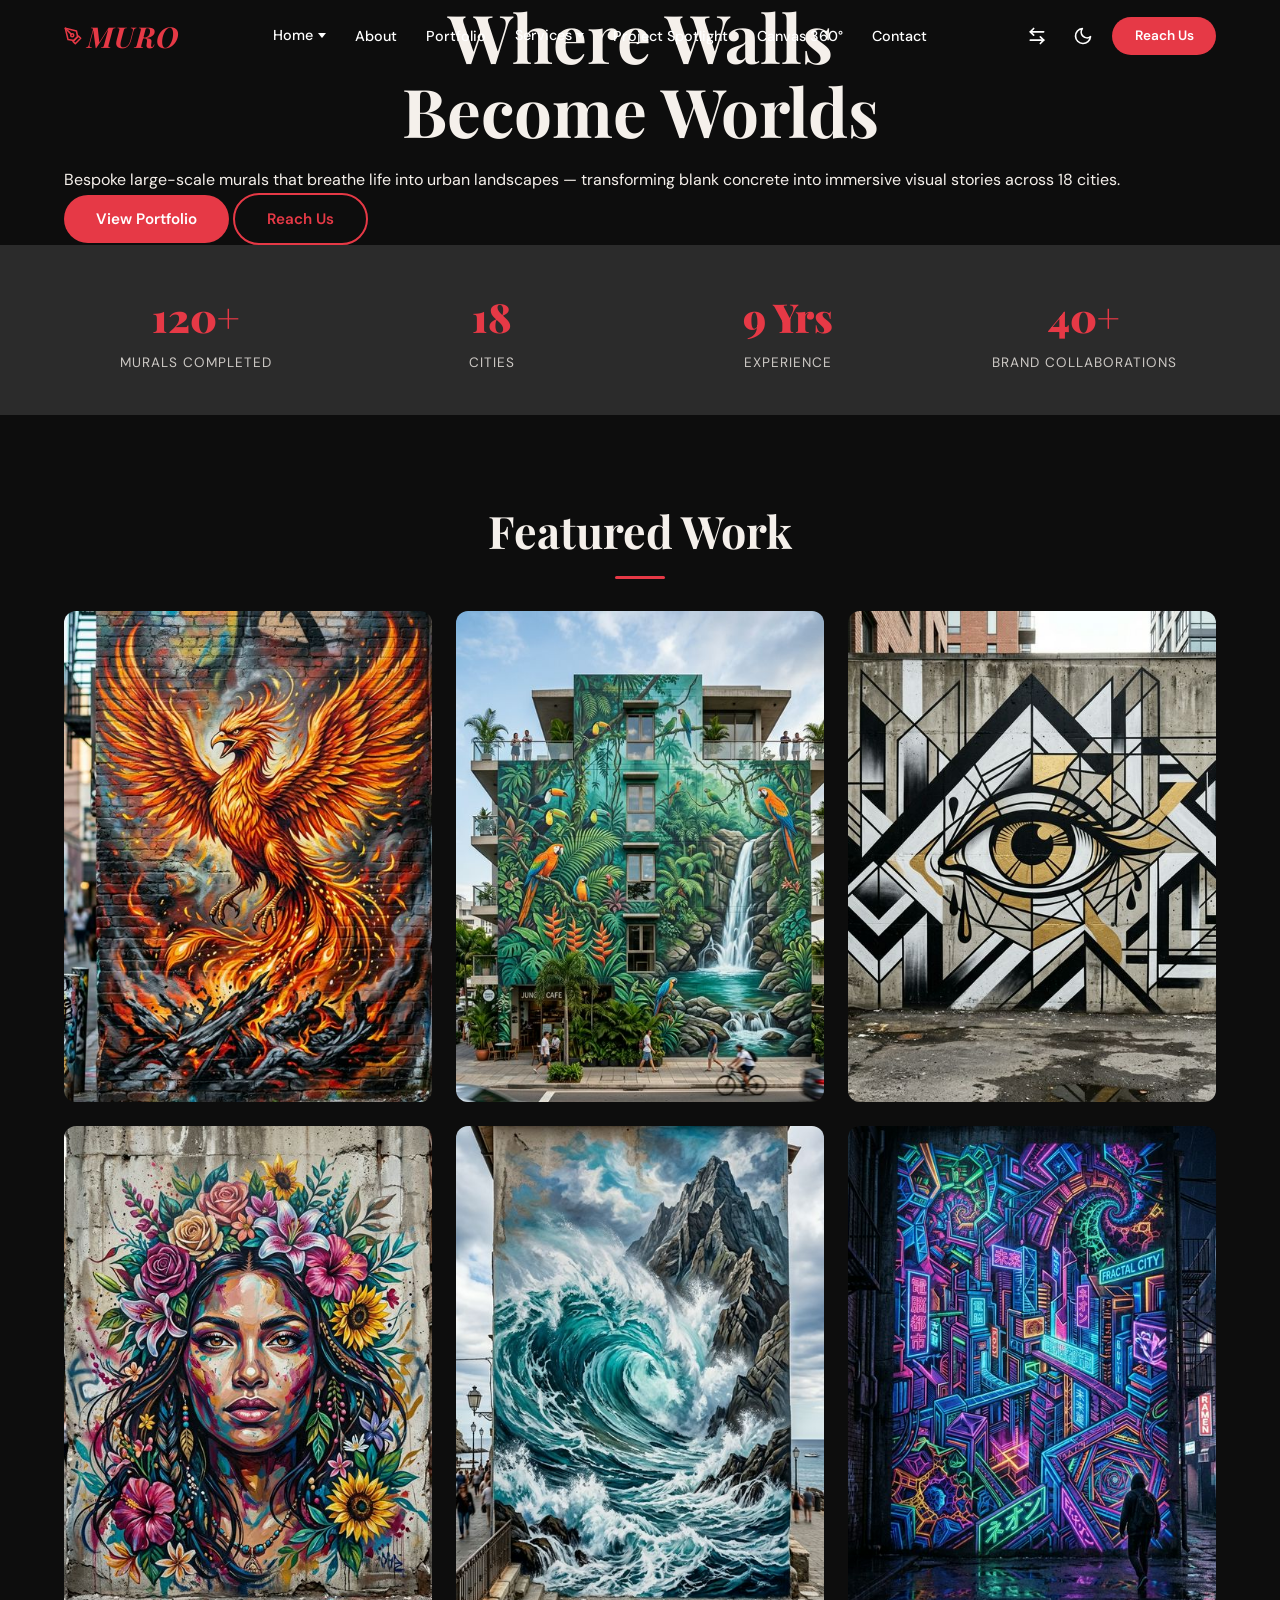
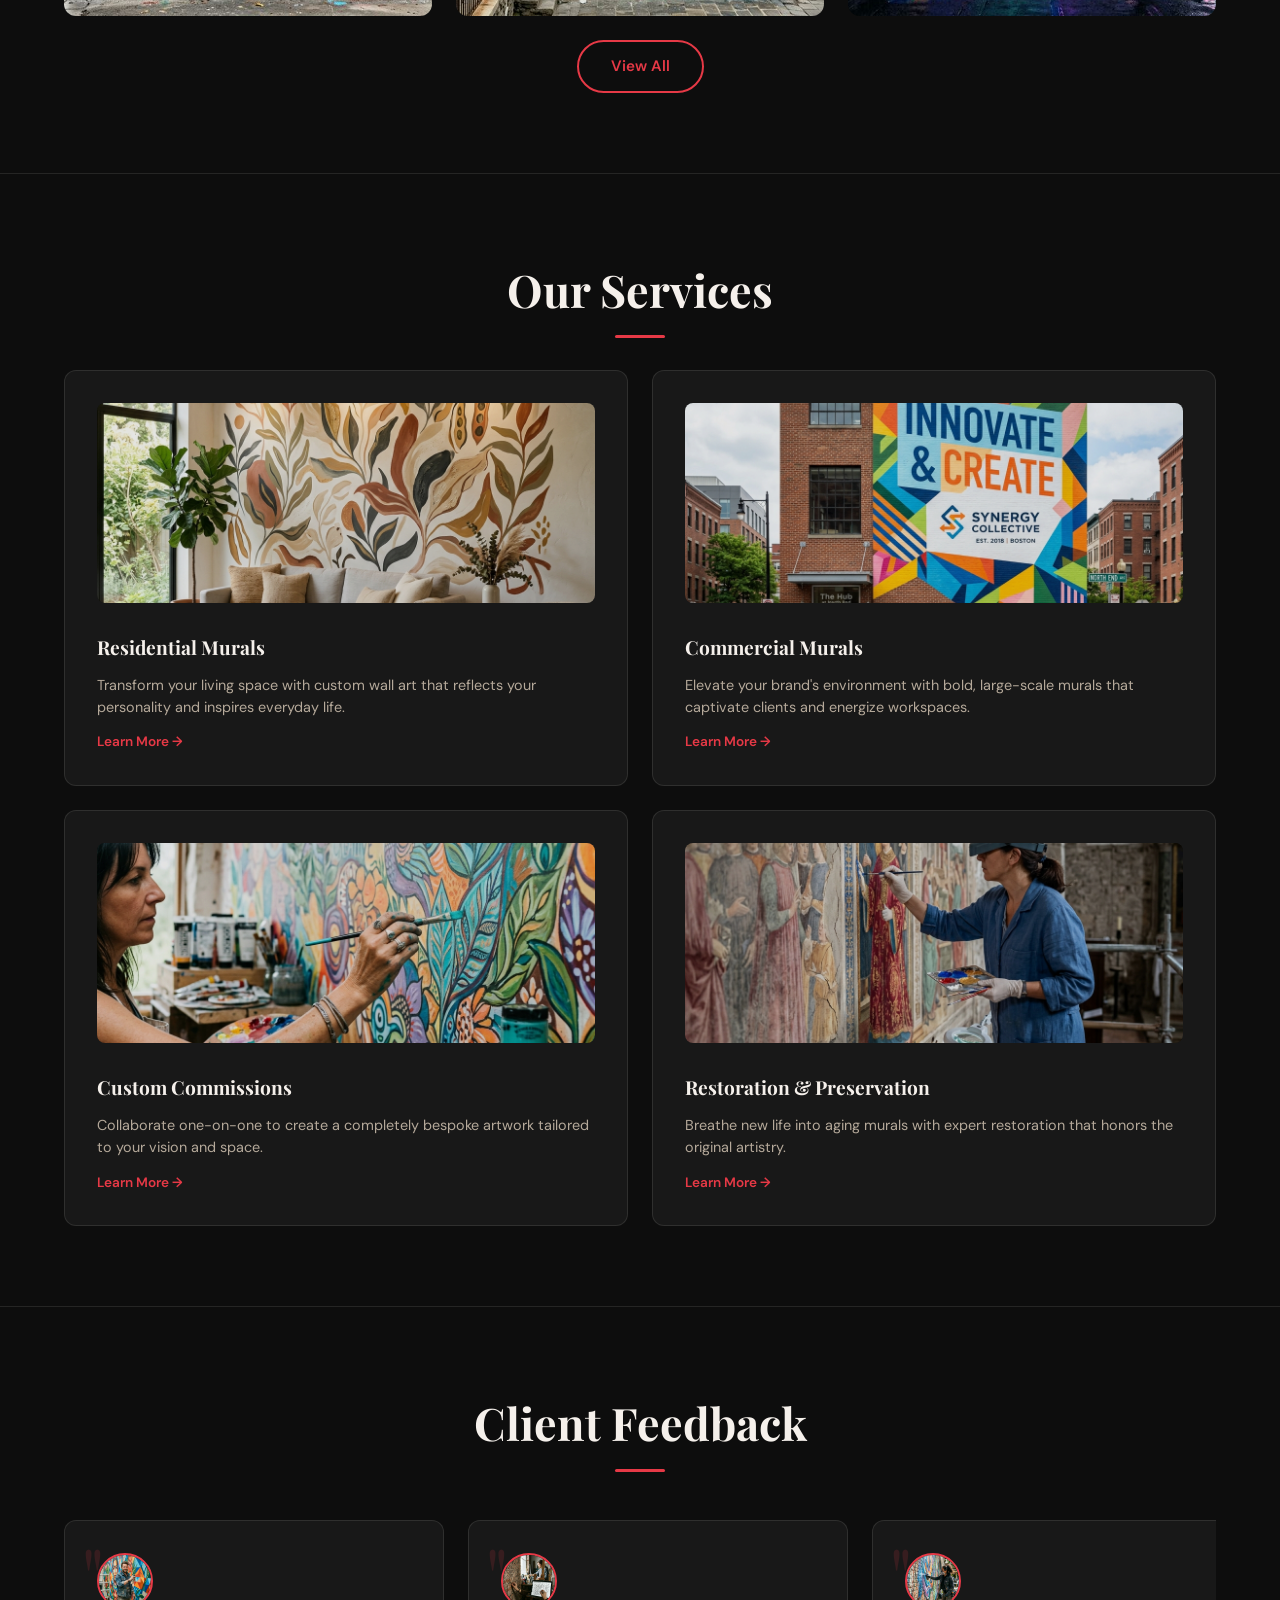
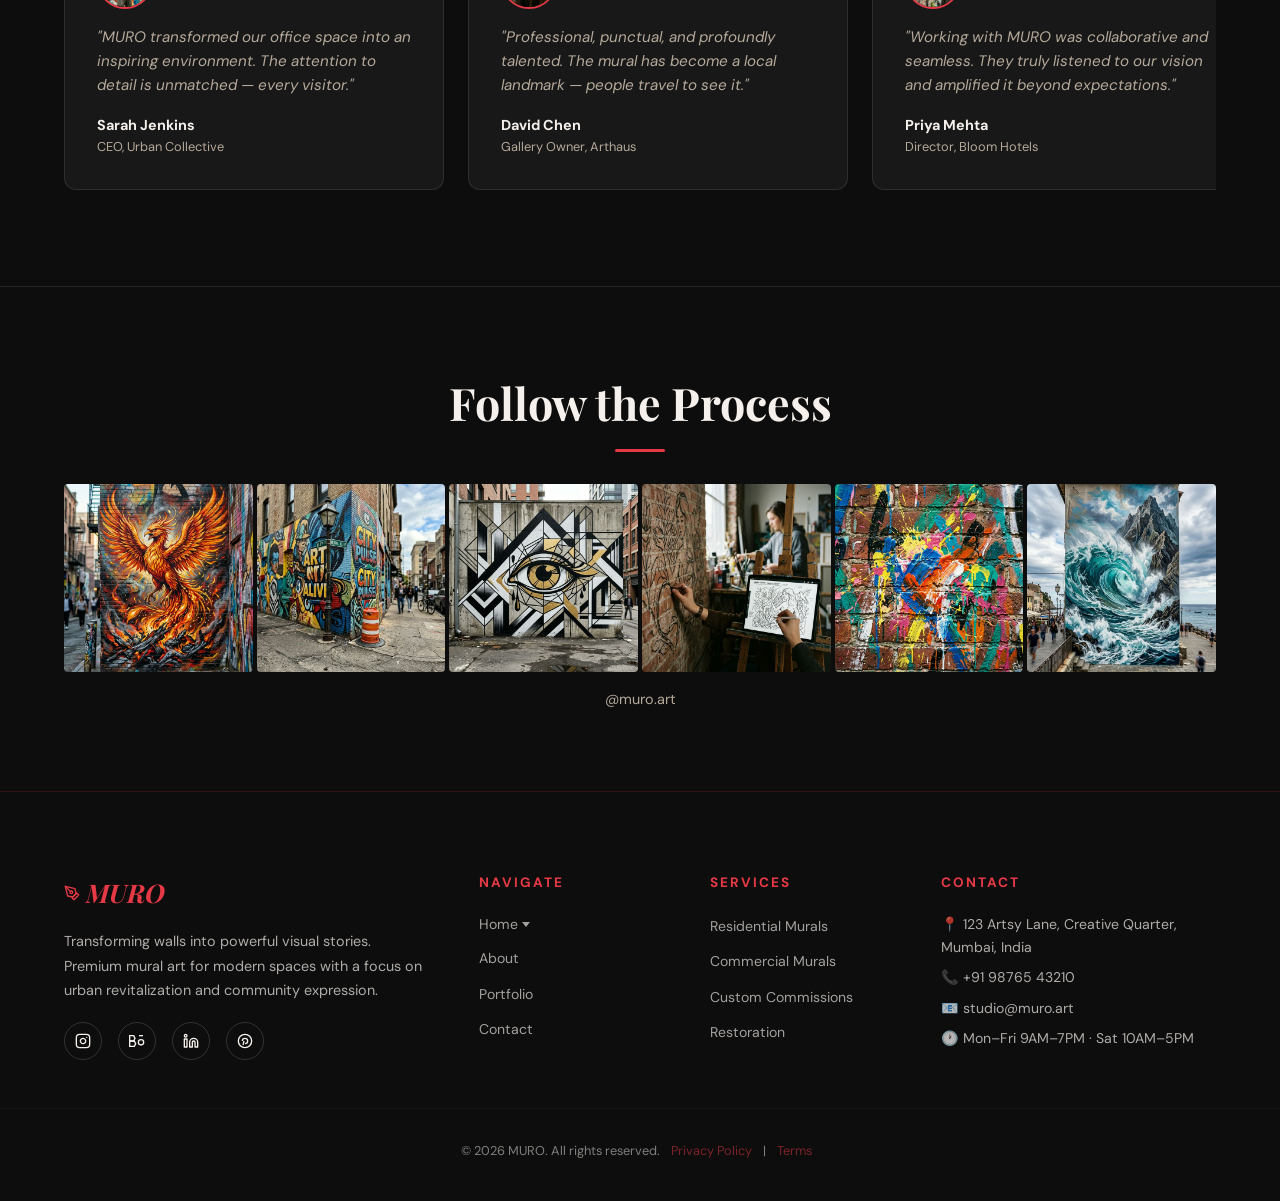
==== commit fc952597: "changes" ====
--- a/index.html
+++ b/index.html
@@ -8,7 +8,7 @@
   <link rel="icon" type="image/png" href="assets/images/favicon.png">
   <link rel="stylesheet" href="style.css">
 </head>
-<body data-theme="dark">
+<body data-theme="dark" class="hero-dark">
 
   <!-- Navigation -->
   <nav>
@@ -77,18 +77,16 @@
   </div>
 
   <main>
-    <!-- 1. HERO SPLIT -->
-    <section class="hero-split">
-      <div class="hero-text container">
+    <!-- 1. HERO BACKGROUND -->
+    <section class="hero-bg" style="background-image: url('assets/images/home_hero_bg.png');">
+      <div class="hero-overlay"></div>
+      <div class="hero-content container">
         <h1 class="stagger-up">Where Walls<br>Become <span>Worlds</span></h1>
         <p class="stagger-up">Bespoke large-scale murals that breathe life into urban landscapes — transforming blank concrete into immersive visual stories across 18 cities.</p>
         <div class="hero-ctas stagger-up">
           <a href="portfolio.html" class="btn btn-primary">View Portfolio</a>
           <a href="contact.html" class="btn btn-outline">Reach Us</a>
         </div>
-      </div>
-      <div class="hero-image">
-        <img src="assets/images/hero.png" alt="Large-scale vibrant mural on urban building">
       </div>
     </section>
 
